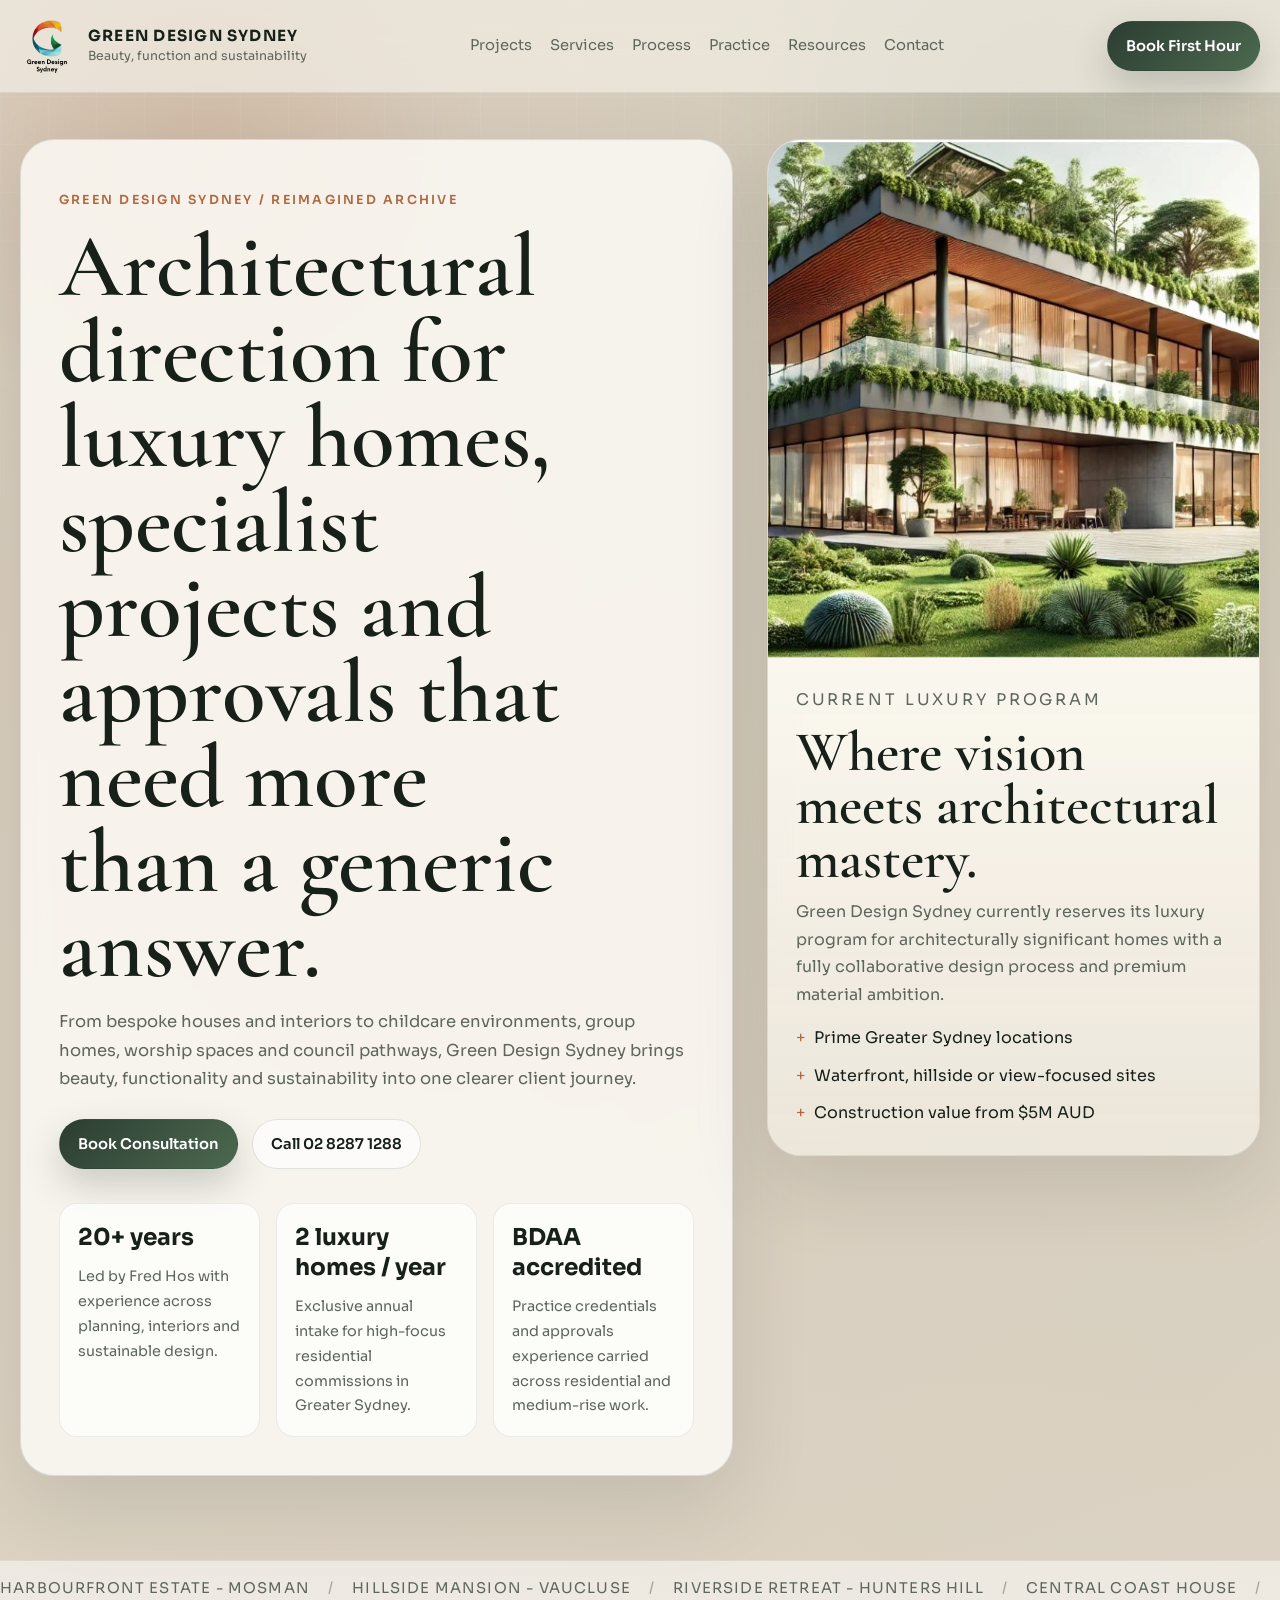
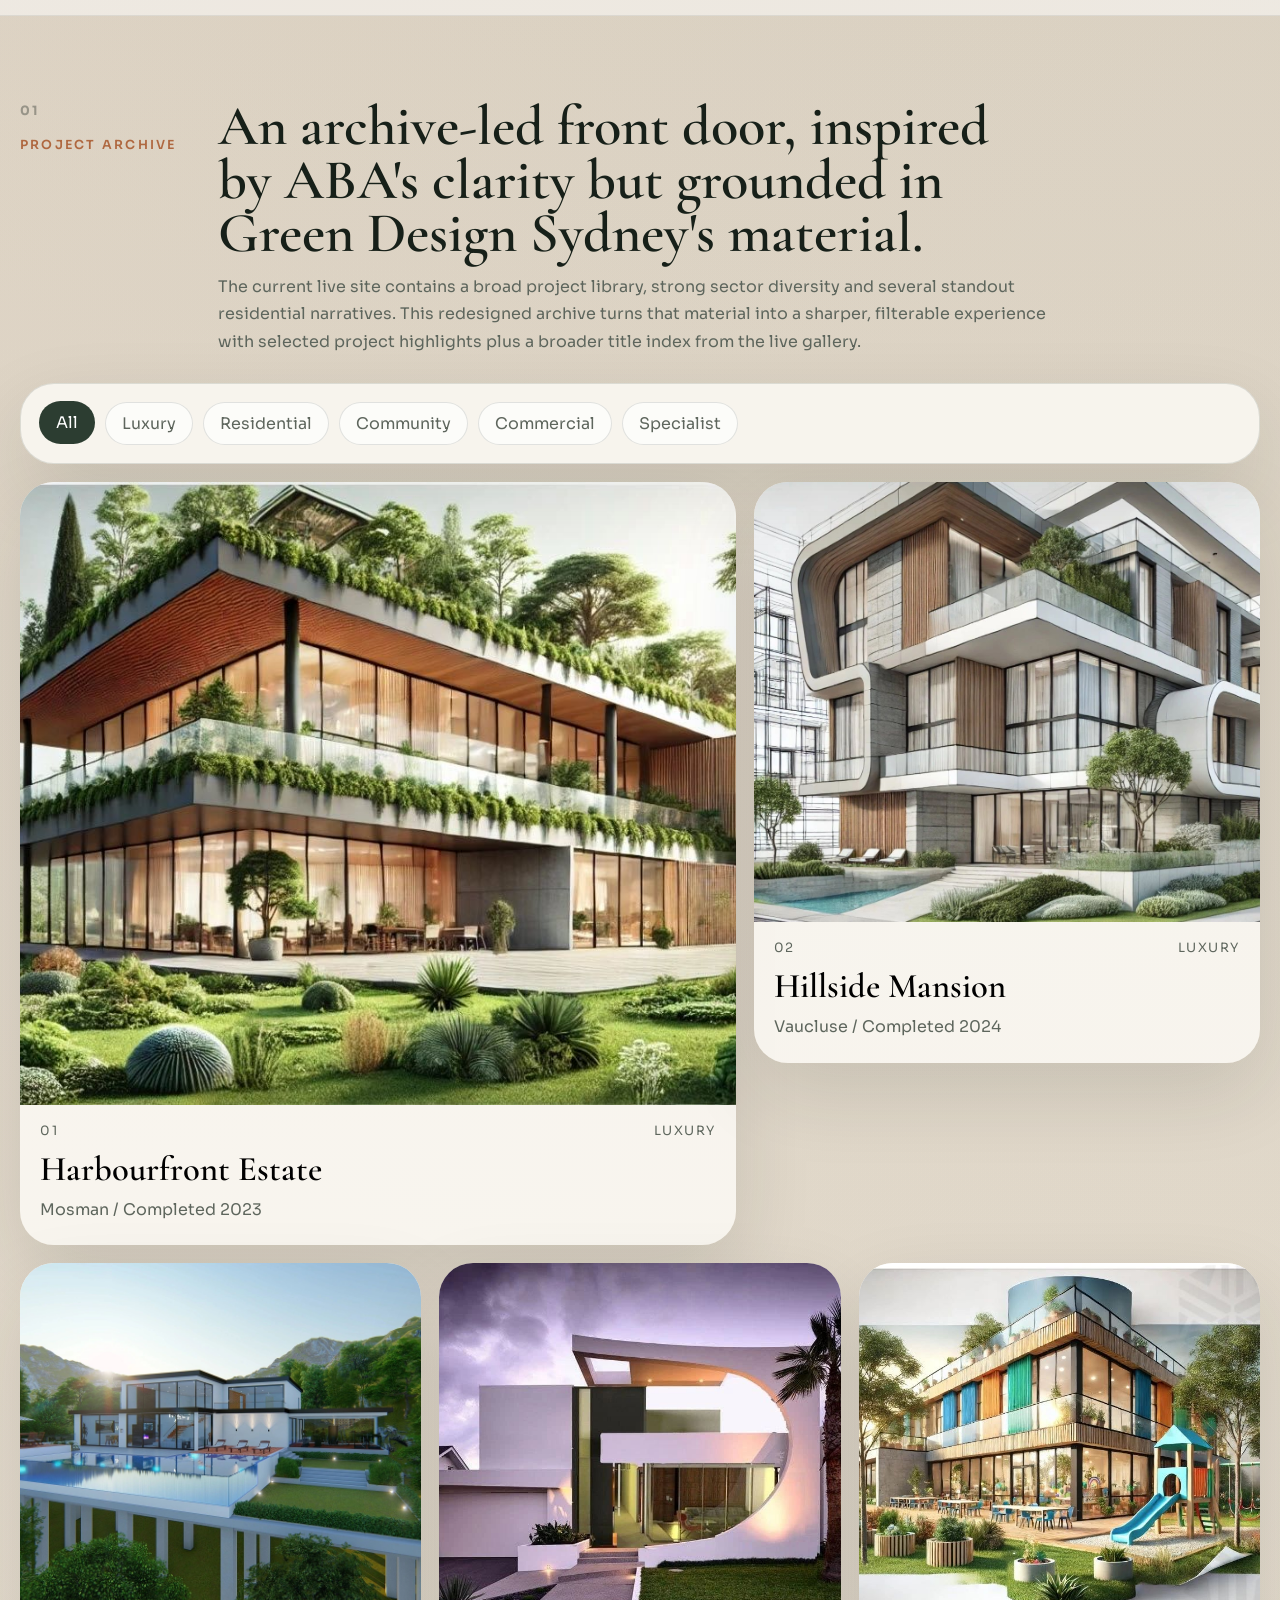
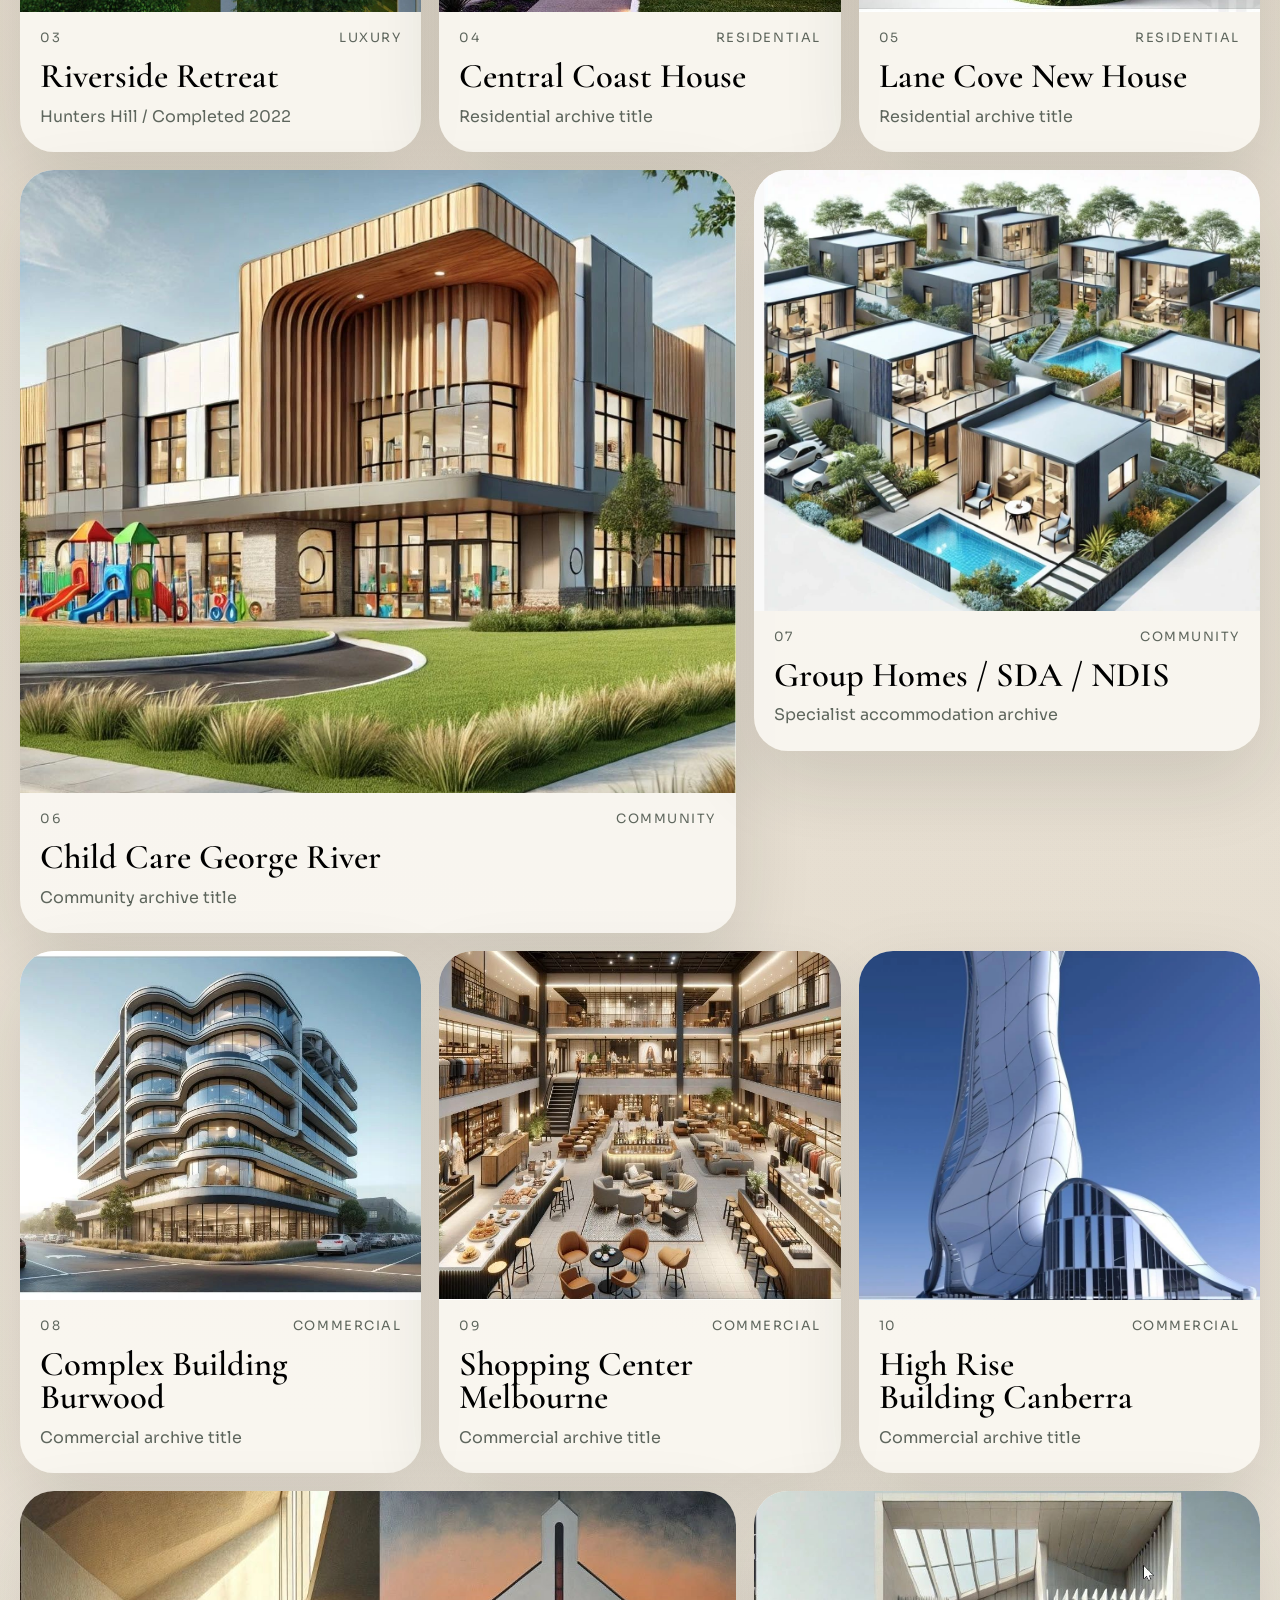
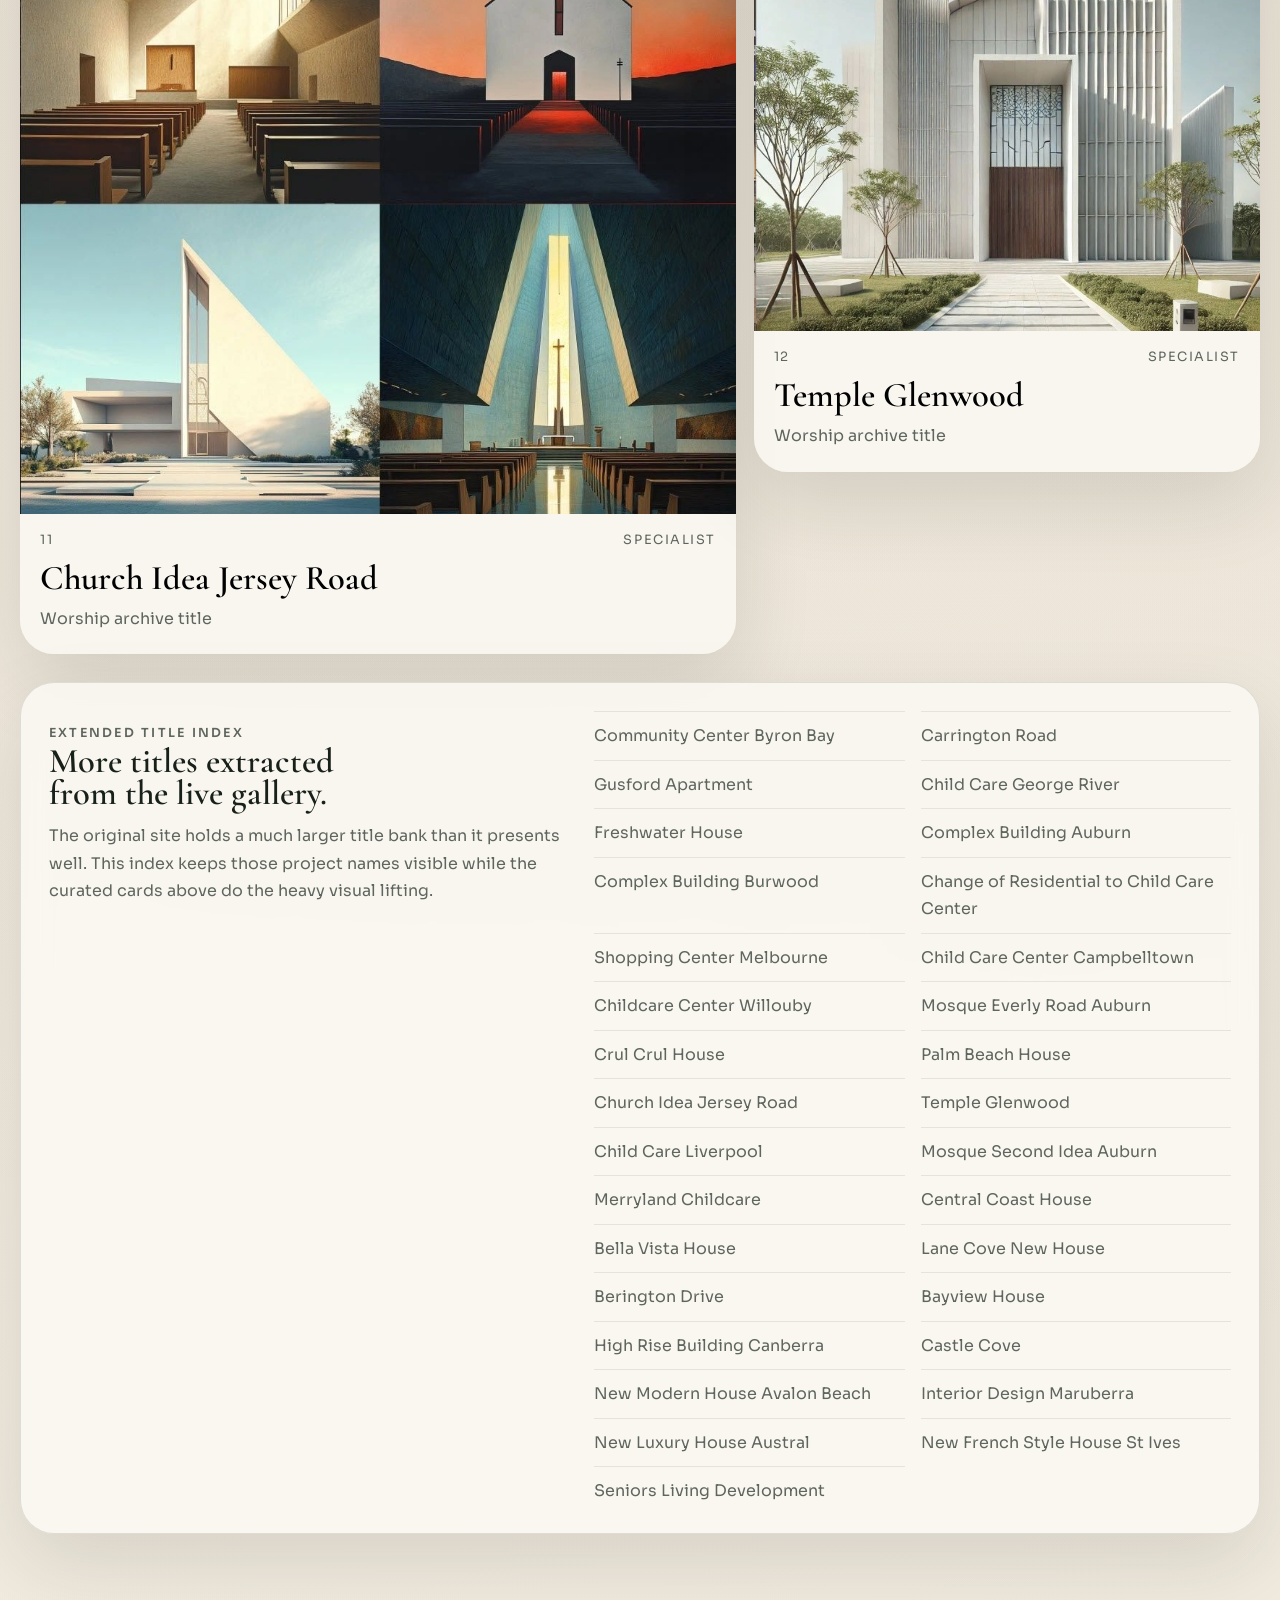
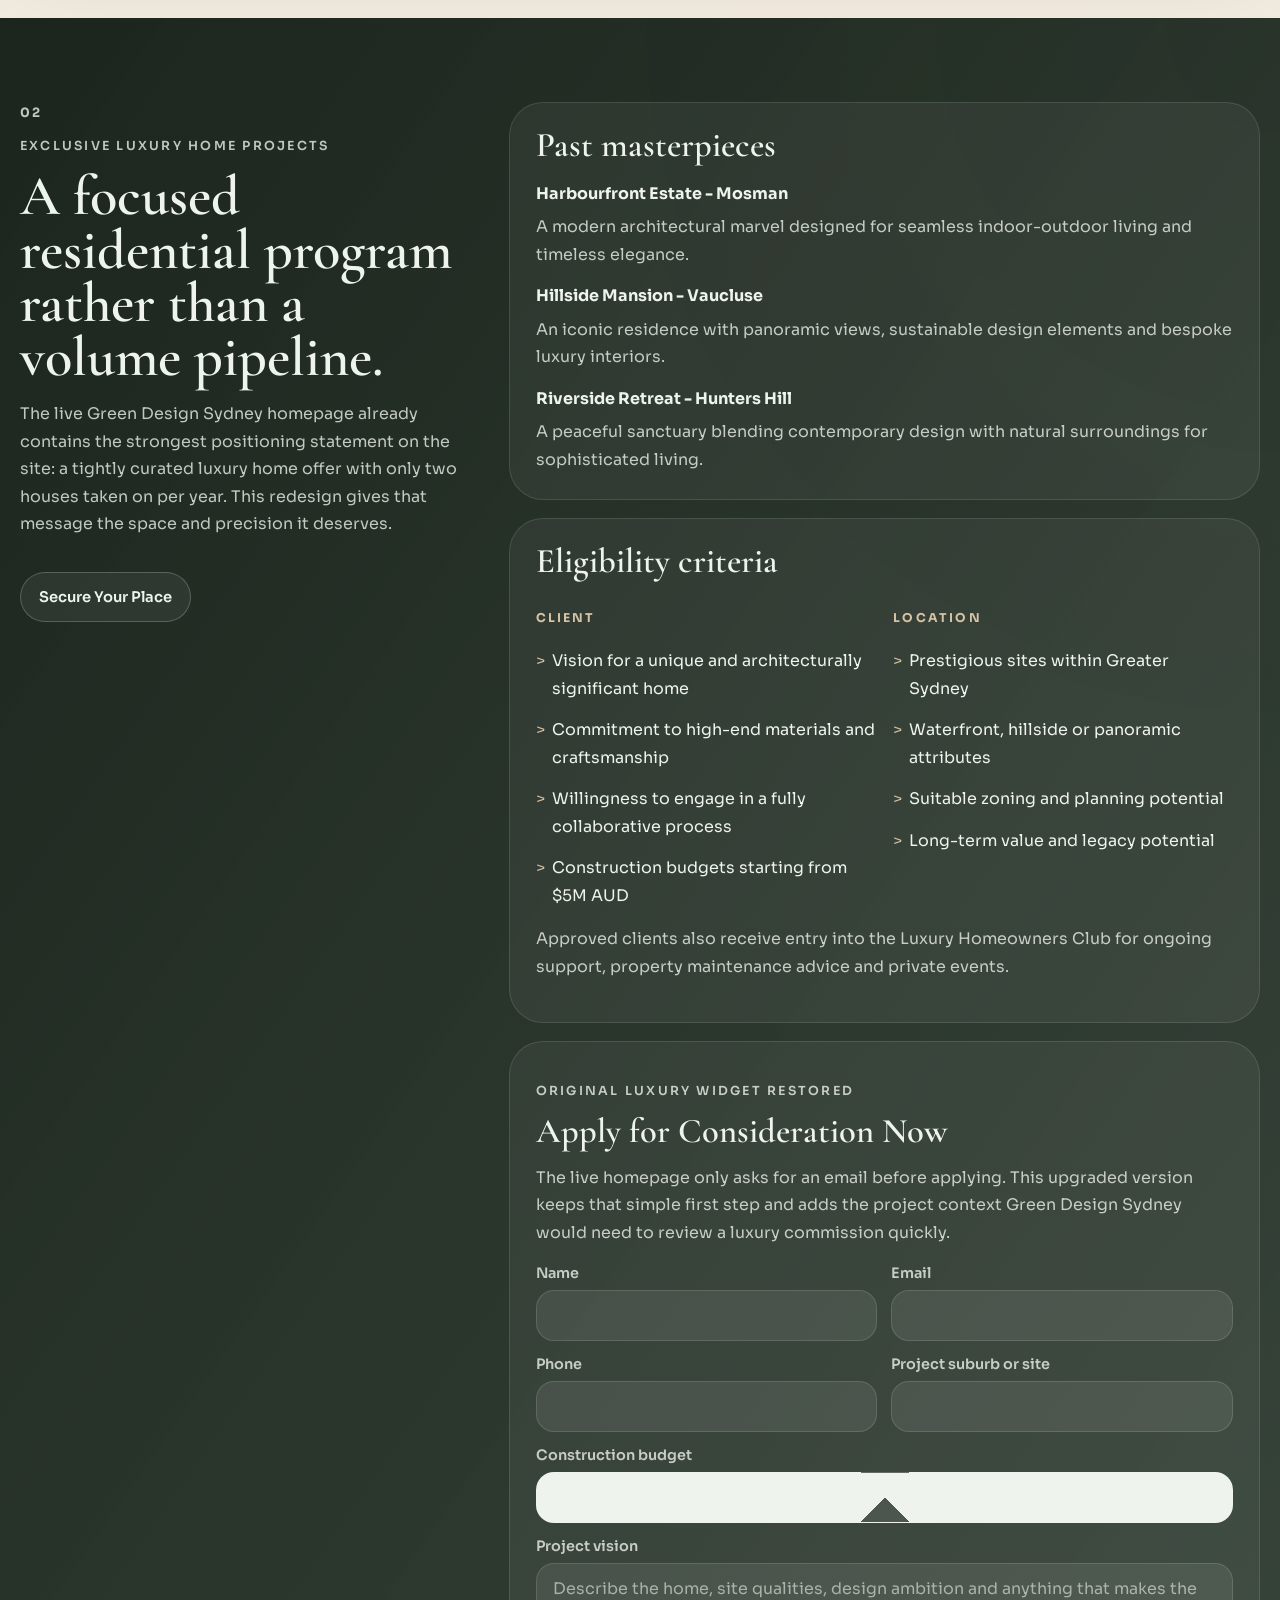
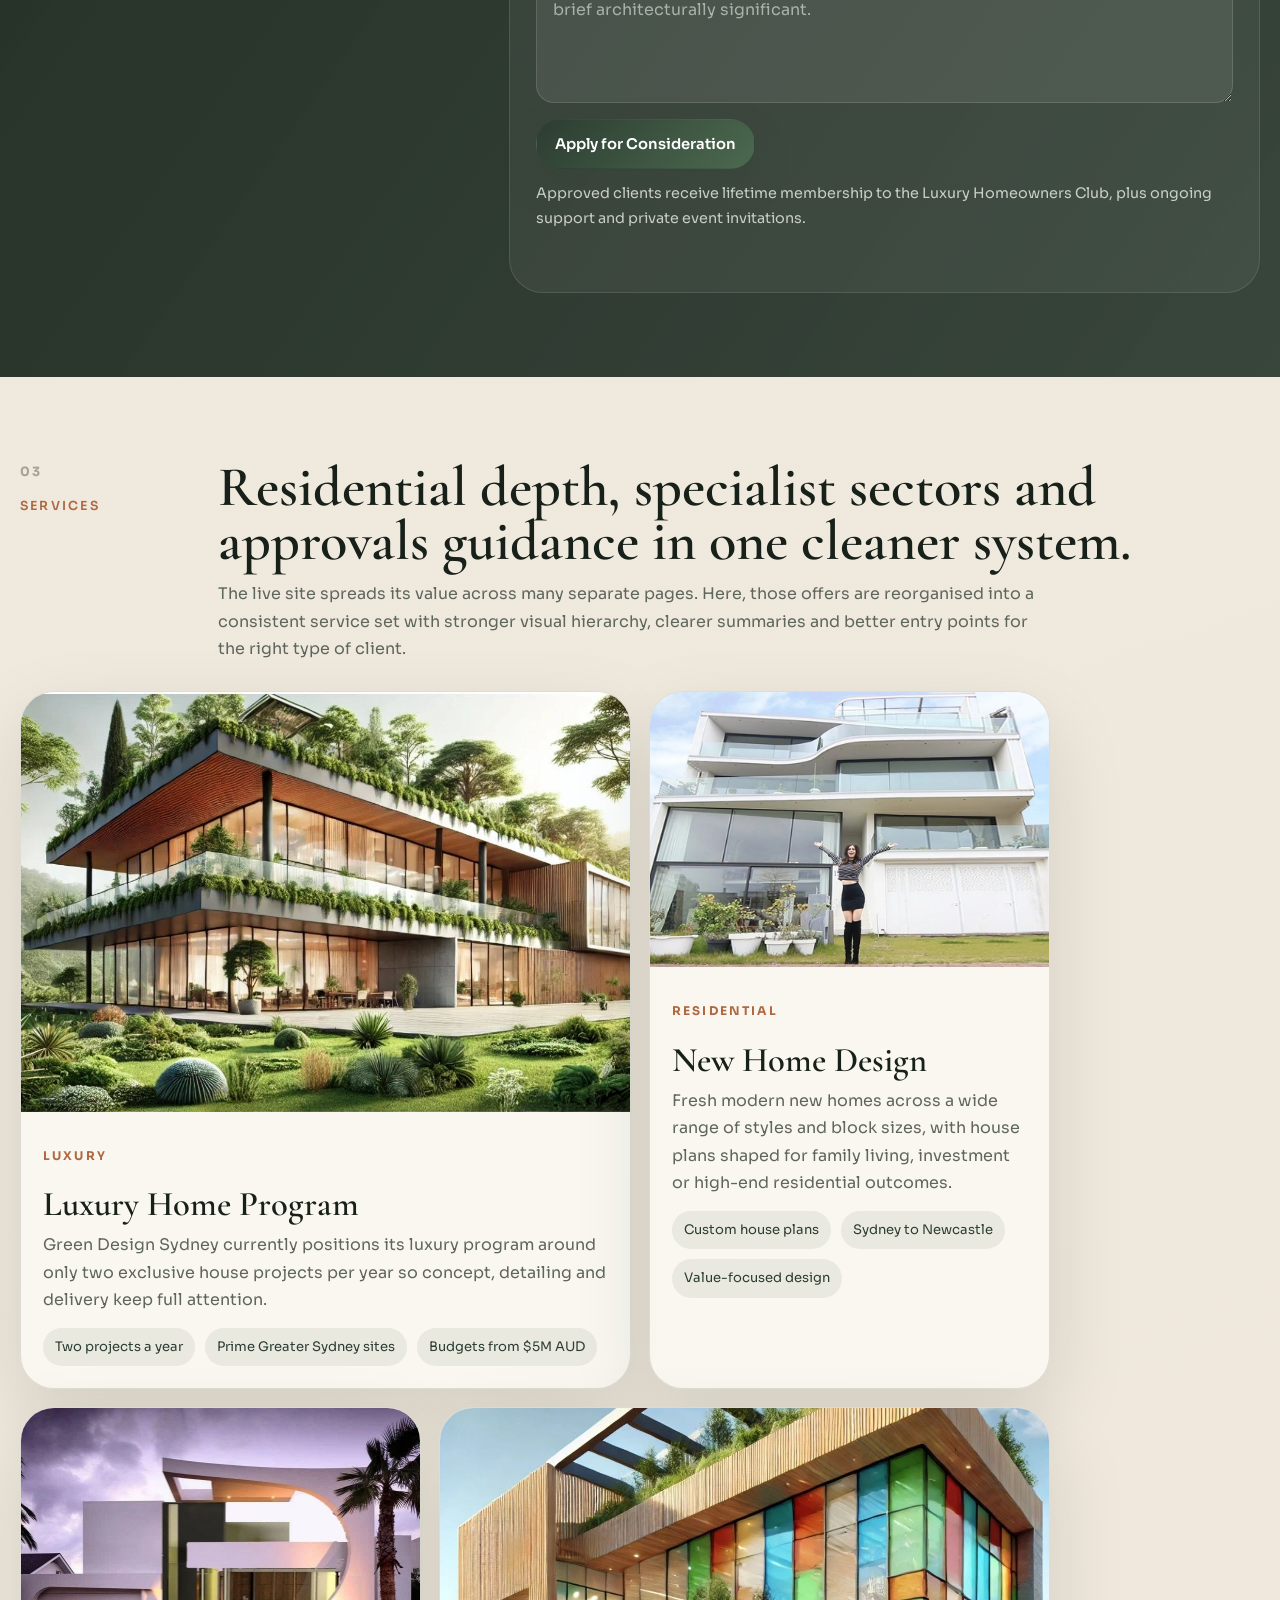
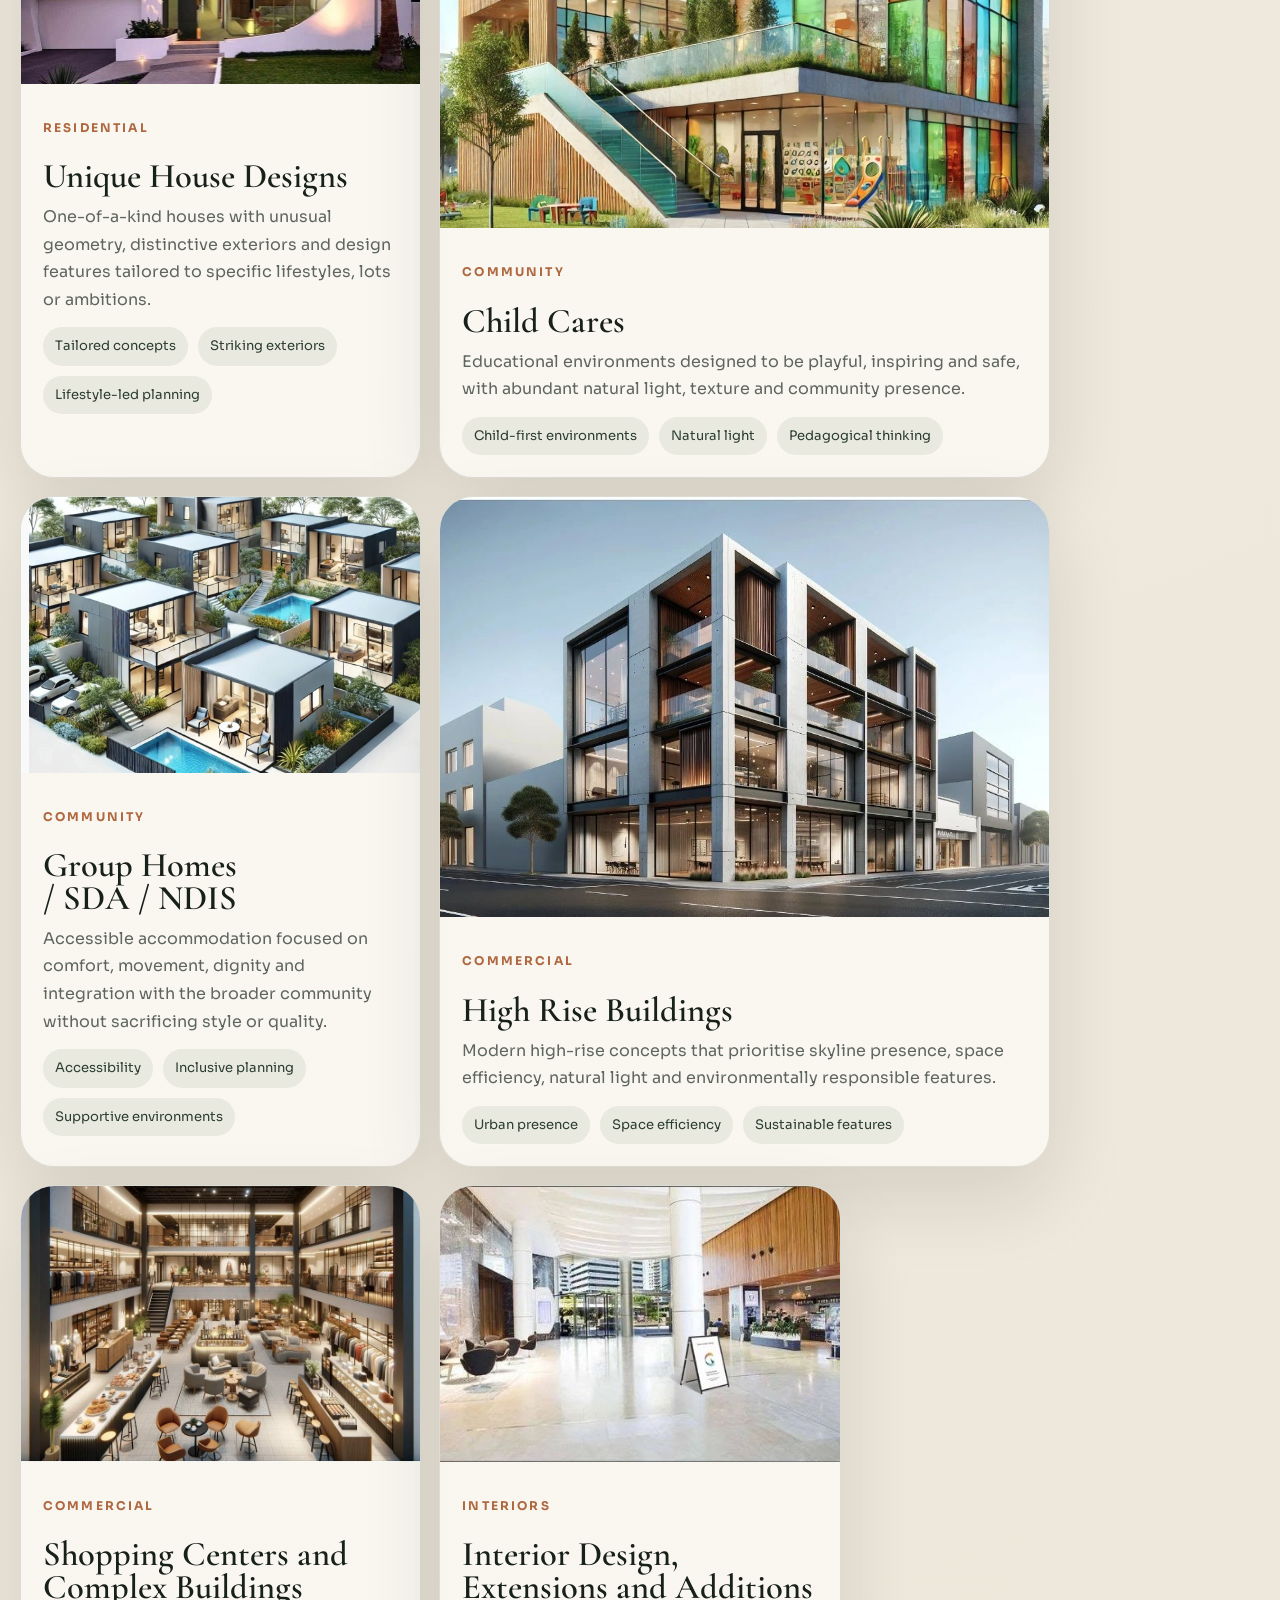
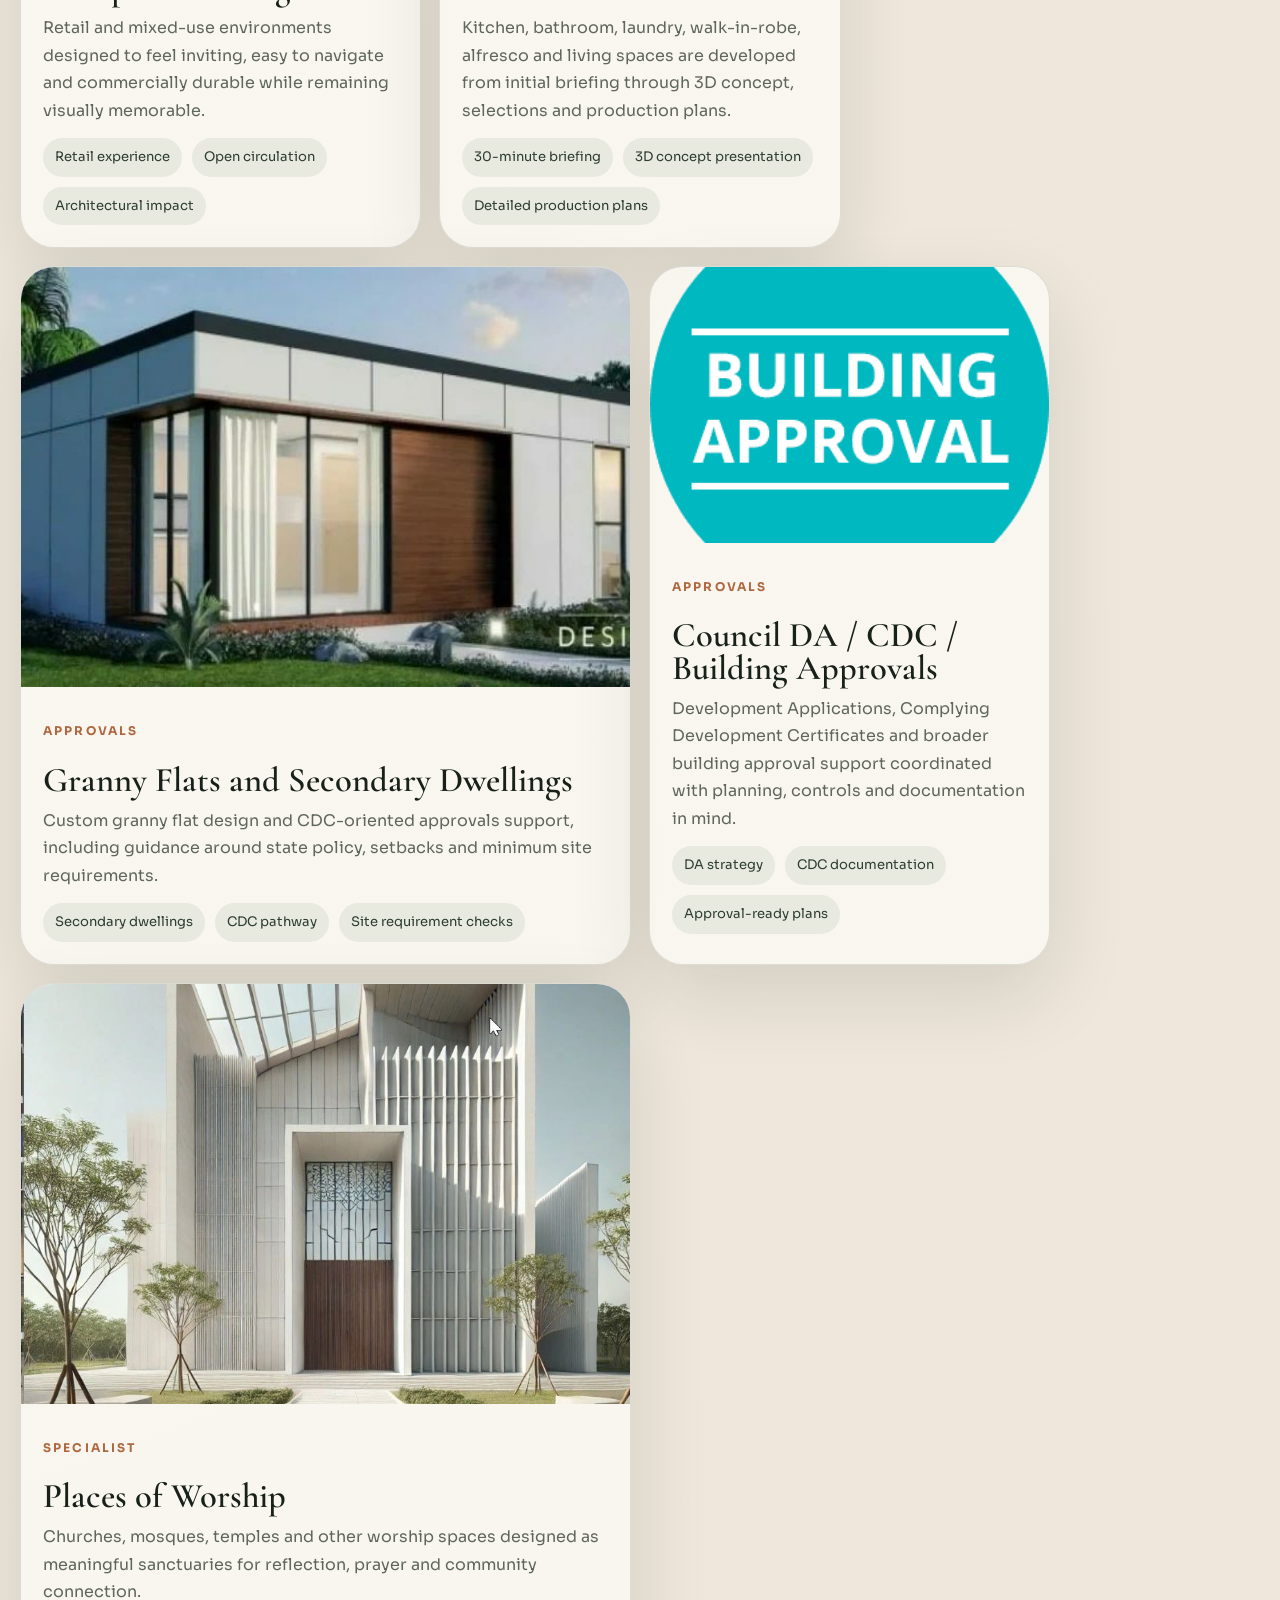
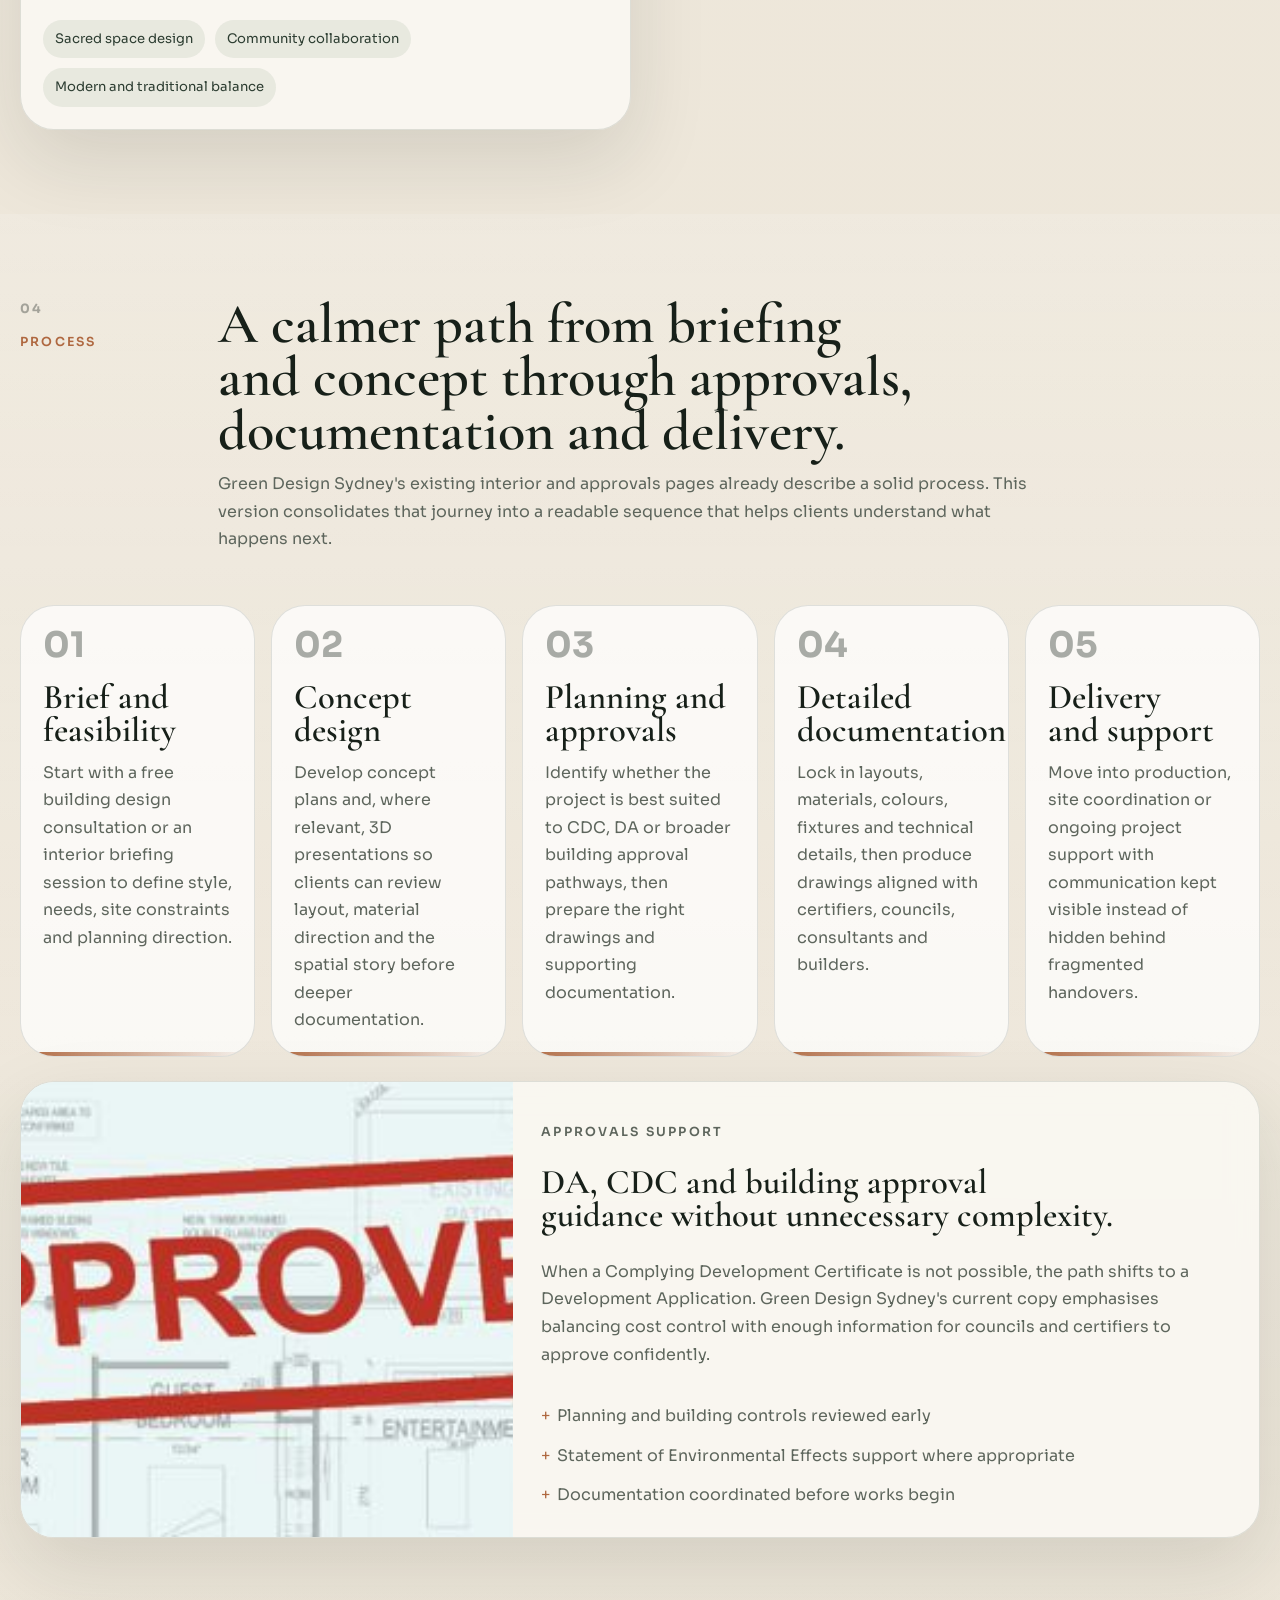
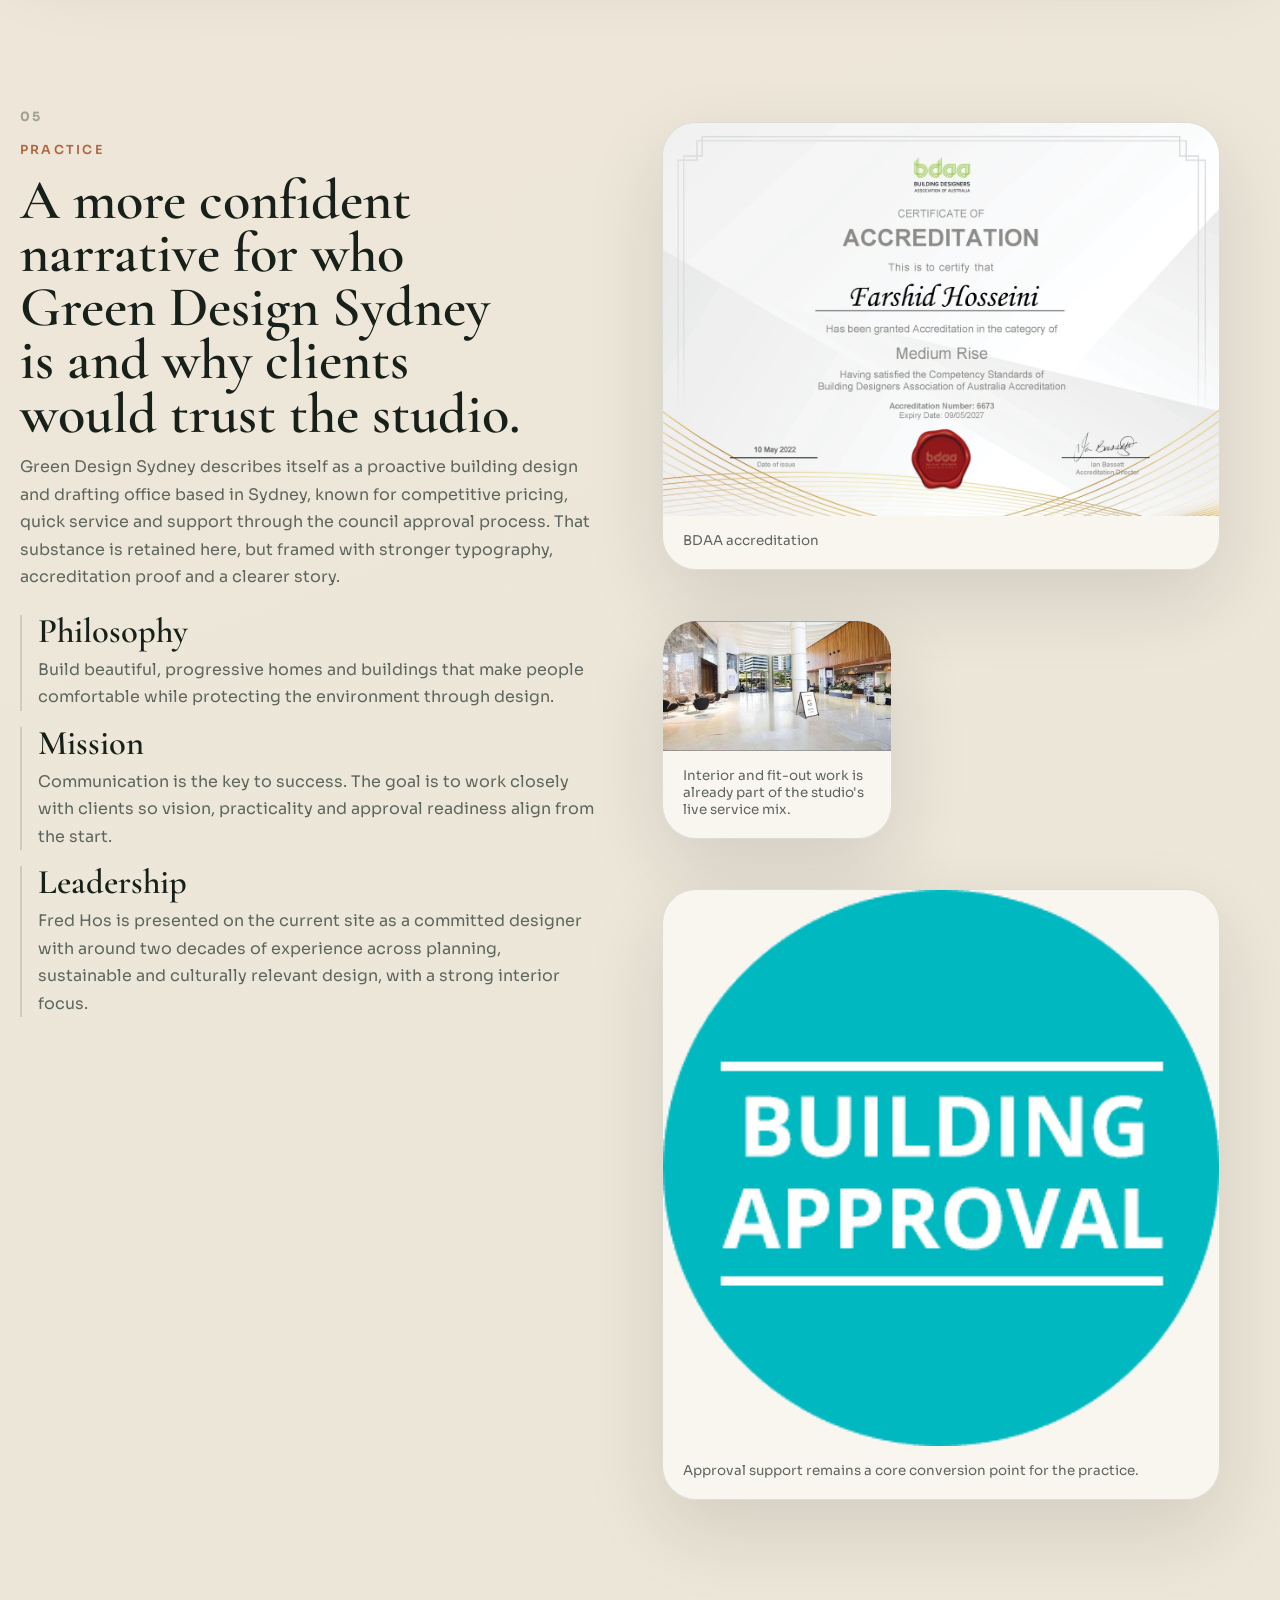
==== index.html @ aeb1e2a3 "Prepare static site for GitHub and Vercel publishing" ====
<!DOCTYPE html>
<html lang="en">
  <head>
    <meta charset="UTF-8" />
    <meta name="viewport" content="width=device-width, initial-scale=1.0" />
    <title>Green Design Sydney | Design, Archive and Consultation</title>
    <meta
      name="description"
      content="Green Design Sydney redesigned as a richer editorial archive with projects, services, approvals guidance and consultation pathways."
    />
    <link rel="preconnect" href="https://fonts.googleapis.com" />
    <link rel="preconnect" href="https://fonts.gstatic.com" crossorigin />
    <link
      href="https://fonts.googleapis.com/css2?family=Cormorant+Garamond:wght@500;600;700&family=Sora:wght@400;500;600;700&display=swap"
      rel="stylesheet"
    />
    <link rel="icon" href="./assets/originals/1e2317d9-5132-444b-93df-b23bd5818da6.png" />
    <link rel="stylesheet" href="./styles.css" />
  </head>
  <body>
    <div class="page-glow page-glow--one" aria-hidden="true"></div>
    <div class="page-glow page-glow--two" aria-hidden="true"></div>
    <div class="page-grid" aria-hidden="true"></div>

    <header class="site-header" data-header>
      <div class="wrap site-header__inner">
        <a class="brand" href="#top" aria-label="Green Design Sydney home">
          <img
            class="brand__mark"
            src="./assets/originals/blob-0001.png"
            alt="Green Design Sydney logo mark"
          />
          <span class="brand__text">
            <strong>Green Design Sydney</strong>
            <span>Beauty, function and sustainability</span>
          </span>
        </a>

        <button
          class="menu-toggle"
          type="button"
          aria-expanded="false"
          aria-controls="site-nav"
          data-menu-toggle
        >
          Menu
        </button>

        <nav class="site-nav" id="site-nav" data-nav>
          <a href="#projects">Projects</a>
          <a href="#services">Services</a>
          <a href="#process">Process</a>
          <a href="#practice">Practice</a>
          <a href="#resources">Resources</a>
          <a href="#contact">Contact</a>
        </nav>

        <a
          class="button button--primary site-header__cta"
          href="#booking"
        >
          Book First Hour
        </a>
      </div>
    </header>

    <main>
      <section class="hero section" id="top">
        <div class="wrap hero__layout">
          <div class="hero__copy reveal">
            <p class="eyebrow">Green Design Sydney / Reimagined archive</p>
            <h1>
              Architectural direction for luxury homes, specialist projects and approvals that need
              more than a generic answer.
            </h1>
            <p class="hero__lede">
              From bespoke houses and interiors to childcare environments, group homes, worship
              spaces and council pathways, Green Design Sydney brings beauty, functionality and
              sustainability into one clearer client journey.
            </p>

            <div class="hero__actions">
              <a class="button button--primary" href="#booking">Book Consultation</a>
              <a class="button button--ghost" href="tel:+61282871288">Call 02 8287 1288</a>
            </div>

            <div class="hero__metrics">
              <article class="metric-card">
                <span>20+ years</span>
                <p>Led by Fred Hos with experience across planning, interiors and sustainable design.</p>
              </article>
              <article class="metric-card">
                <span>2 luxury homes / year</span>
                <p>Exclusive annual intake for high-focus residential commissions in Greater Sydney.</p>
              </article>
              <article class="metric-card">
                <span>BDAA accredited</span>
                <p>Practice credentials and approvals experience carried across residential and medium-rise work.</p>
              </article>
            </div>
          </div>

          <aside class="hero__visual reveal">
            <figure class="hero__figure">
              <img
                src="./assets/originals/2024-09-10_19-34-28.jpg"
                alt="Luxury residential concept from the Green Design Sydney archive"
              />
            </figure>
            <div class="hero__panel">
              <p class="hero__panel-label">Current luxury program</p>
              <h2>Where vision meets architectural mastery.</h2>
              <p>
                Green Design Sydney currently reserves its luxury program for architecturally
                significant homes with a fully collaborative design process and premium material
                ambition.
              </p>
              <ul class="hero__panel-list">
                <li>Prime Greater Sydney locations</li>
                <li>Waterfront, hillside or view-focused sites</li>
                <li>Construction value from $5M AUD</li>
              </ul>
            </div>
          </aside>
        </div>
      </section>

      <section class="ticker" aria-label="Project archive titles">
        <div class="ticker__track" id="ticker-track"></div>
      </section>

      <section class="section" id="projects" data-section="Projects">
        <div class="wrap">
          <div class="section-heading reveal">
            <div>
              <p class="section-index">01</p>
              <p class="eyebrow">Project archive</p>
            </div>
            <div class="section-heading__content">
              <h2>An archive-led front door, inspired by ABA's clarity but grounded in Green Design Sydney's material.</h2>
              <p>
                The current live site contains a broad project library, strong sector diversity and
                several standout residential narratives. This redesigned archive turns that material
                into a sharper, filterable experience with selected project highlights plus a broader
                title index from the live gallery.
              </p>
            </div>
          </div>

          <div class="filter-bar reveal" id="project-filters" aria-label="Project filters"></div>
          <div class="project-grid" id="project-grid"></div>

          <div class="archive-index reveal">
            <div class="archive-index__intro">
              <p class="eyebrow">Extended title index</p>
              <h3>More titles extracted from the live gallery.</h3>
              <p>
                The original site holds a much larger title bank than it presents well. This index
                keeps those project names visible while the curated cards above do the heavy visual
                lifting.
              </p>
            </div>
            <ul class="archive-index__list" id="archive-index-list"></ul>
          </div>
        </div>
      </section>

      <section class="section section--accent" id="luxury-program">
        <div class="wrap luxury-layout">
          <div class="luxury-copy reveal">
            <p class="section-index">02</p>
            <p class="eyebrow">Exclusive luxury home projects</p>
            <h2>A focused residential program rather than a volume pipeline.</h2>
            <p>
              The live Green Design Sydney homepage already contains the strongest positioning
              statement on the site: a tightly curated luxury home offer with only two houses taken
              on per year. This redesign gives that message the space and precision it deserves.
            </p>
            <a class="button button--ghost" href="#consideration">
              Secure Your Place
            </a>
          </div>

          <div class="luxury-panels reveal">
            <article class="luxury-card">
              <h3>Past masterpieces</h3>
              <ul class="luxury-list">
                <li>
                  <strong>Harbourfront Estate - Mosman</strong>
                  <span>A modern architectural marvel designed for seamless indoor-outdoor living and timeless elegance.</span>
                </li>
                <li>
                  <strong>Hillside Mansion - Vaucluse</strong>
                  <span>An iconic residence with panoramic views, sustainable design elements and bespoke luxury interiors.</span>
                </li>
                <li>
                  <strong>Riverside Retreat - Hunters Hill</strong>
                  <span>A peaceful sanctuary blending contemporary design with natural surroundings for sophisticated living.</span>
                </li>
              </ul>
            </article>

            <article class="luxury-card">
              <h3>Eligibility criteria</h3>
              <div class="criteria-grid">
                <div>
                  <p class="criteria-label">Client</p>
                  <ul class="criteria-list">
                    <li>Vision for a unique and architecturally significant home</li>
                    <li>Commitment to high-end materials and craftsmanship</li>
                    <li>Willingness to engage in a fully collaborative process</li>
                    <li>Construction budgets starting from $5M AUD</li>
                  </ul>
                </div>
                <div>
                  <p class="criteria-label">Location</p>
                  <ul class="criteria-list">
                    <li>Prestigious sites within Greater Sydney</li>
                    <li>Waterfront, hillside or panoramic attributes</li>
                    <li>Suitable zoning and planning potential</li>
                    <li>Long-term value and legacy potential</li>
                  </ul>
                </div>
              </div>
              <p class="luxury-note">
                Approved clients also receive entry into the Luxury Homeowners Club for ongoing
                support, property maintenance advice and private events.
              </p>
            </article>

            <article class="luxury-card luxury-card--form" id="consideration">
              <p class="eyebrow">Original luxury widget restored</p>
              <h3>Apply for Consideration Now</h3>
              <p>
                The live homepage only asks for an email before applying. This upgraded version
                keeps that simple first step and adds the project context Green Design Sydney would
                need to review a luxury commission quickly.
              </p>
              <form class="enquiry-form enquiry-form--light" data-enquiry-form="consideration">
                <div class="form-grid form-grid--two">
                  <label class="field">
                    <span>Name</span>
                    <input type="text" name="name" autocomplete="name" required />
                  </label>
                  <label class="field">
                    <span>Email</span>
                    <input type="email" name="email" autocomplete="email" required />
                  </label>
                  <label class="field">
                    <span>Phone</span>
                    <input type="tel" name="phone" autocomplete="tel" />
                  </label>
                  <label class="field">
                    <span>Project suburb or site</span>
                    <input type="text" name="location" autocomplete="address-level2" required />
                  </label>
                  <label class="field field--full">
                    <span>Construction budget</span>
                    <select name="budget" required>
                      <option value="">Select a budget range</option>
                      <option value="$5M-$7M AUD">$5M-$7M AUD</option>
                      <option value="$7M-$10M AUD">$7M-$10M AUD</option>
                      <option value="$10M+ AUD">$10M+ AUD</option>
                    </select>
                  </label>
                  <label class="field field--full">
                    <span>Project vision</span>
                    <textarea
                      name="vision"
                      rows="5"
                      placeholder="Describe the home, site qualities, design ambition and anything that makes the brief architecturally significant."
                      required
                    ></textarea>
                  </label>
                </div>
                <div class="form-actions form-actions--stack">
                  <button class="button button--primary" type="submit">
                    Apply for Consideration
                  </button>
                  <p class="form-note">
                    Approved clients receive lifetime membership to the Luxury Homeowners Club,
                    plus ongoing support and private event invitations.
                  </p>
                </div>
                <p class="form-feedback" aria-live="polite"></p>
              </form>
            </article>
          </div>
        </div>
      </section>

      <section class="section" id="services" data-section="Services">
        <div class="wrap">
          <div class="section-heading reveal">
            <div>
              <p class="section-index">03</p>
              <p class="eyebrow">Services</p>
            </div>
            <div class="section-heading__content">
              <h2>Residential depth, specialist sectors and approvals guidance in one cleaner system.</h2>
              <p>
                The live site spreads its value across many separate pages. Here, those offers are
                reorganised into a consistent service set with stronger visual hierarchy, clearer
                summaries and better entry points for the right type of client.
              </p>
            </div>
          </div>

          <div class="service-grid" id="service-grid"></div>
        </div>
      </section>

      <section class="section section--process" id="process" data-section="Process">
        <div class="wrap process-layout">
          <div class="section-heading reveal">
            <div>
              <p class="section-index">04</p>
              <p class="eyebrow">Process</p>
            </div>
            <div class="section-heading__content">
              <h2>A calmer path from briefing and concept through approvals, documentation and delivery.</h2>
              <p>
                Green Design Sydney's existing interior and approvals pages already describe a solid
                process. This version consolidates that journey into a readable sequence that helps
                clients understand what happens next.
              </p>
            </div>
          </div>

          <div class="process-grid" id="process-grid"></div>

          <aside class="approval-panel reveal">
            <div class="approval-panel__media">
              <img src="./assets/originals/Approval1.png" alt="Approved stamp over plan drawing" />
            </div>
            <div class="approval-panel__copy">
              <p class="eyebrow">Approvals support</p>
              <h3>DA, CDC and building approval guidance without unnecessary complexity.</h3>
              <p>
                When a Complying Development Certificate is not possible, the path shifts to a
                Development Application. Green Design Sydney's current copy emphasises balancing cost
                control with enough information for councils and certifiers to approve confidently.
              </p>
              <ul class="approval-panel__list">
                <li>Planning and building controls reviewed early</li>
                <li>Statement of Environmental Effects support where appropriate</li>
                <li>Documentation coordinated before works begin</li>
              </ul>
            </div>
          </aside>
        </div>
      </section>

      <section class="section" id="practice" data-section="Practice">
        <div class="wrap practice-layout">
          <div class="practice-copy reveal">
            <p class="section-index">05</p>
            <p class="eyebrow">Practice</p>
            <h2>A more confident narrative for who Green Design Sydney is and why clients would trust the studio.</h2>
            <p>
              Green Design Sydney describes itself as a proactive building design and drafting office
              based in Sydney, known for competitive pricing, quick service and support through the
              council approval process. That substance is retained here, but framed with stronger
              typography, accreditation proof and a clearer story.
            </p>

            <div class="practice-notes">
              <article>
                <h3>Philosophy</h3>
                <p>
                  Build beautiful, progressive homes and buildings that make people comfortable while
                  protecting the environment through design.
                </p>
              </article>
              <article>
                <h3>Mission</h3>
                <p>
                  Communication is the key to success. The goal is to work closely with clients so
                  vision, practicality and approval readiness align from the start.
                </p>
              </article>
              <article>
                <h3>Leadership</h3>
                <p>
                  Fred Hos is presented on the current site as a committed designer with around two
                  decades of experience across planning, sustainable and culturally relevant design,
                  with a strong interior focus.
                </p>
              </article>
            </div>
          </div>

          <div class="practice-gallery reveal">
            <figure class="practice-gallery__card practice-gallery__card--certificate">
              <img
                src="./assets/originals/BDAA_Certificate_Accreditation_Farshid_Ho-0001.png"
                alt="BDAA accreditation certificate for Farshid Hosseini"
              />
              <figcaption>BDAA accreditation</figcaption>
            </figure>
            <figure class="practice-gallery__card">
              <img
                src="./assets/originals/photo_2024-06-17_20-00-53.jpg"
                alt="Interior space from the Green Design Sydney source material"
              />
              <figcaption>Interior and fit-out work is already part of the studio's live service mix.</figcaption>
            </figure>
            <figure class="practice-gallery__card practice-gallery__card--approval">
              <img
                src="./assets/originals/circle-building-approval.png"
                alt="Building approval graphic"
              />
              <figcaption>Approval support remains a core conversion point for the practice.</figcaption>
            </figure>
          </div>
        </div>
      </section>

      <section class="section section--resources" id="resources" data-section="Resources">
        <div class="wrap resources-layout">
          <div class="section-heading reveal">
            <div>
              <p class="section-index">06</p>
              <p class="eyebrow">Resources</p>
            </div>
            <div class="section-heading__content">
              <h2>Practical guidance pulled from the live Granny Flats, Building Approvals and CDC / DA pages.</h2>
              <p>
                The current Resources page is effectively empty, so this redesign replaces it with
                the planning information that clients actually need during early decision-making.
              </p>
            </div>
          </div>

          <div class="resource-cta-grid">
            <article class="resource-panel reveal" id="booking">
              <p class="eyebrow">Book first hour</p>
              <h3>One-hour free building design consultation.</h3>
              <p>
                We would love to hear from you and discuss your project. The original contact page
                promises a one-hour free building design consultation, so this rebuilt booking flow
                captures the visitor's details first, then opens the live Green Design Sydney
                booking calendar in a new tab.
              </p>
              <form class="enquiry-form" data-enquiry-form="booking">
                <div class="form-grid form-grid--two">
                  <label class="field">
                    <span>Name</span>
                    <input type="text" name="name" autocomplete="name" required />
                  </label>
                  <label class="field">
                    <span>Email</span>
                    <input type="email" name="email" autocomplete="email" required />
                  </label>
                  <label class="field">
                    <span>Phone</span>
                    <input type="tel" name="phone" autocomplete="tel" />
                  </label>
                  <label class="field">
                    <span>Consultation focus</span>
                    <select name="consultation" required>
                      <option value="">Choose a focus</option>
                      <option value="Building design">Building design</option>
                      <option value="Council approvals">Council approvals</option>
                      <option value="Interior design">Interior design</option>
                      <option value="Luxury home program">Luxury home program</option>
                    </select>
                  </label>
                  <label class="field">
                    <span>Preferred week</span>
                    <input type="text" name="preferredWeek" placeholder="e.g. Week of 12 May" />
                  </label>
                  <label class="field">
                    <span>Project location</span>
                    <input type="text" name="location" placeholder="Suburb or council area" />
                  </label>
                  <label class="field field--full">
                    <span>Project brief</span>
                    <textarea
                      name="brief"
                      rows="5"
                      placeholder="Tell Green Design Sydney what you want to discuss in the first hour."
                      required
                    ></textarea>
                  </label>
                </div>
                <div class="form-actions">
                  <button class="button button--primary" type="submit">
                    Prepare Booking Request
                  </button>
                  <a class="button button--ghost" data-booking-url href="#">
                    Open Live Calendar
                  </a>
                </div>
              <p class="form-note">
                After you submit, the enquiry email draft opens and the original booking calendar
                launches in a separate tab when a confirmed enquiry inbox is available. Until then,
                the booking summary is copied and the live calendar still opens.
              </p>
                <p class="form-feedback" aria-live="polite"></p>
              </form>
            </article>

            <aside class="resource-panel resource-panel--subscribe reveal">
              <p class="eyebrow">Original subscribe form</p>
              <h3>Subscribe</h3>
              <p>
                The current contact page also includes a simple email-only signup. That field is
                restored here, alongside the interior-design note about complimentary 30-minute
                on-site briefings per room and the live contact handoff used when no public inbox is
                published on the original site.
              </p>
              <form class="enquiry-form enquiry-form--compact" data-enquiry-form="subscribe">
                <label class="field">
                  <span>Email Address</span>
                  <input
                    type="email"
                    name="email"
                    autocomplete="email"
                    placeholder="Email Address"
                    required
                  />
                </label>
                <div class="form-actions">
                  <button class="button button--primary" type="submit">Sign up</button>
                </div>
                <p class="form-feedback" aria-live="polite"></p>
              </form>
              <div class="resource-note-list">
                <p>Also pulled from the original site:</p>
                <ul>
                  <li>Complimentary 30-minute on-site interior briefings are offered per room.</li>
                  <li>Projects can move from CDC to DA where complying development is not possible.</li>
                  <li>Approval-ready plans and supporting documents are a major part of the service mix.</li>
                </ul>
              </div>
            </aside>
          </div>

          <div class="faq-list" id="faq-list"></div>
        </div>
      </section>

      <section class="section section--contact" id="contact" data-section="Contact">
        <div class="wrap contact-layout">
          <div class="contact-copy reveal">
            <p class="section-index">07</p>
            <p class="eyebrow">Contact</p>
            <h2>A cleaner finish with direct actions instead of a dead-end footer.</h2>
            <p>
              The live contact page includes a free-estimate form, consultation booking, Seaforth
              address, phone numbers and weekday hours. This rebuilt contact section restores those
              essentials and keeps the original field set visible in one place.
            </p>

            <div class="contact-actions">
              <a class="button button--primary" href="#booking">Book First Hour</a>
              <a class="button button--ghost" href="tel:+61282871288">Call Studio</a>
            </div>
          </div>

          <div class="contact-stack">
            <form class="contact-form enquiry-form reveal" data-enquiry-form="contact">
              <div class="contact-form__heading">
                <p class="eyebrow">Original contact form restored</p>
                <h3>Start a Free Estimate</h3>
                <p>
                  These fields are pulled directly from the live contact page: Name, Email*, Phone
                  and project details.
                </p>
              </div>
              <div class="form-grid form-grid--two">
                <label class="field">
                  <span>Name</span>
                  <input type="text" name="name" autocomplete="name" required />
                </label>
                <label class="field">
                  <span>Email*</span>
                  <input type="email" name="email" autocomplete="email" required />
                </label>
                <label class="field field--full">
                  <span>Phone</span>
                  <input type="tel" name="phone" autocomplete="tel" />
                </label>
                <label class="field field--full">
                  <span>What are the dates and details of your project?</span>
                  <textarea
                    name="details"
                    rows="6"
                    placeholder="What are the dates and details of your project?"
                    required
                  ></textarea>
                </label>
              </div>
              <div class="form-actions">
                <button class="button button--primary" type="submit">Send Estimate Request</button>
                <a class="button button--ghost" href="#booking">Book First Hour</a>
              </div>
              <p class="form-note">
                The original site uses a hosted form with reCAPTCHA and does not publicly list a
                direct email address. This redesigned static build prepares a structured enquiry
                summary and hands visitors into the live original contact or booking flow instead.
              </p>
              <p class="form-feedback" aria-live="polite"></p>
            </form>

            <div class="contact-cards reveal">
              <article class="contact-card">
                <h3>Visit</h3>
                <p>18 Richmond Road, Seaforth NSW, Australia</p>
                <a
                  href="https://www.google.com/maps/search/?api=1&amp;query=18+Richmond+Road+Seaforth+NSW+Australia"
                  target="_blank"
                  rel="noreferrer"
                >
                  Get directions
                </a>
              </article>
              <article class="contact-card">
                <h3>Call</h3>
                <p>02 8287 1288</p>
                <p>0426 967 745</p>
                <a href="tel:+61426967745">Call mobile</a>
              </article>
              <article class="contact-card">
                <h3>Hours</h3>
                <p>Monday - Friday: 8am - 5pm</p>
                <p>Saturday - Sunday: Closed</p>
                <span>One-hour free building design consultation available.</span>
              </article>
              <article class="contact-card">
                <h3>Follow</h3>
                <p>See ongoing updates through the current social channels.</p>
                <a href="https://www.instagram.com/greendesignsydney" target="_blank" rel="noreferrer">
                  Instagram
                </a>
                <a href="https://www.facebook.com/100354171320674" target="_blank" rel="noreferrer">
                  Facebook
                </a>
              </article>
            </div>
          </div>
        </div>
      </section>
    </main>

    <footer class="site-footer">
      <div class="wrap site-footer__inner">
        <p>Green Design Sydney - extracted live-site content, archive imagery, contact details and original enquiry flows rebuilt into a stronger static experience.</p>
        <a href="#top">Back to top</a>
      </div>
    </footer>

    <dialog class="project-dialog" id="project-dialog">
      <form method="dialog" class="project-dialog__shell">
        <button class="project-dialog__close" type="submit" aria-label="Close project details">
          Close
        </button>
        <div class="project-dialog__media">
          <img id="dialog-image" src="" alt="" />
        </div>
        <div class="project-dialog__content">
          <p class="eyebrow" id="dialog-category"></p>
          <h3 id="dialog-title"></h3>
          <p class="project-dialog__meta" id="dialog-subtitle"></p>
          <p id="dialog-summary"></p>
          <ul class="project-dialog__tags" id="dialog-tags"></ul>
          <div class="project-dialog__actions">
            <a class="button button--primary" href="#contact">Discuss This Direction</a>
          </div>
        </div>
      </form>
    </dialog>

    <script src="./content.js"></script>
    <script src="./script.js"></script>
  </body>
</html>
---- styles.css ----
:root {
  --bg: #f1ede3;
  --bg-soft: #e5e0d3;
  --surface: rgba(251, 249, 243, 0.88);
  --surface-strong: #faf7ef;
  --surface-dark: #20251f;
  --text: #172019;
  --muted: #5e665d;
  --line: rgba(23, 32, 25, 0.12);
  --line-strong: rgba(23, 32, 25, 0.22);
  --olive: #4c6950;
  --forest: #2c3d31;
  --clay: #af6840;
  --sand: #d5c3a3;
  --shadow: 0 30px 80px rgba(25, 31, 26, 0.12);
  --radius-xl: 34px;
  --radius-lg: 26px;
  --radius-md: 18px;
  --radius-sm: 12px;
  --wrap: min(1240px, calc(100% - 36px));
  --header-height: 92px;
}

*,
*::before,
*::after {
  box-sizing: border-box;
}

html {
  scroll-behavior: smooth;
  scroll-padding-top: 108px;
}

body {
  margin: 0;
  min-height: 100vh;
  color: var(--text);
  font-family: "Sora", sans-serif;
  background:
    radial-gradient(circle at top left, rgba(175, 104, 64, 0.16), transparent 34%),
    radial-gradient(circle at top right, rgba(76, 105, 80, 0.16), transparent 32%),
    linear-gradient(160deg, #f6f1e7 0%, #efe8dc 48%, #ebe5d7 100%);
}

body.nav-open {
  overflow: hidden;
}

img {
  display: block;
  max-width: 100%;
}

a {
  color: inherit;
  text-decoration: none;
}

button,
input,
select,
textarea {
  font: inherit;
}

.page-glow,
.page-grid {
  pointer-events: none;
  position: fixed;
  inset: 0;
}

.page-glow {
  z-index: -2;
}

.page-glow--one {
  background: radial-gradient(circle at 16% 18%, rgba(175, 104, 64, 0.18), transparent 22%);
}

.page-glow--two {
  background: radial-gradient(circle at 82% 14%, rgba(76, 105, 80, 0.18), transparent 26%);
}

.page-grid {
  z-index: -1;
  opacity: 0.3;
  background-image:
    linear-gradient(rgba(255, 255, 255, 0.55) 1px, transparent 1px),
    linear-gradient(90deg, rgba(255, 255, 255, 0.55) 1px, transparent 1px);
  background-size: 48px 48px;
  mask-image: linear-gradient(180deg, rgba(0, 0, 0, 0.48), transparent 78%);
}

.wrap {
  width: var(--wrap);
  margin: 0 auto;
}

.section {
  padding: 84px 0;
}

.site-header {
  position: sticky;
  top: 0;
  z-index: 30;
  backdrop-filter: blur(18px);
  background: rgba(241, 237, 227, 0.72);
  border-bottom: 1px solid rgba(23, 32, 25, 0.08);
}

.site-header__inner {
  display: grid;
  gap: 20px;
  align-items: center;
  min-height: var(--header-height);
  grid-template-columns: auto 1fr auto;
}

.brand {
  display: inline-flex;
  gap: 14px;
  align-items: center;
  min-width: 0;
}

.brand__mark {
  width: 54px;
  height: 54px;
  object-fit: contain;
}

.brand__text {
  display: grid;
  gap: 4px;
  min-width: 0;
}

.brand__text strong {
  font-size: 0.96rem;
  line-height: 1;
  letter-spacing: 0.08em;
  text-transform: uppercase;
}

.brand__text span {
  color: var(--muted);
  font-size: 0.78rem;
}

.site-nav {
  display: inline-flex;
  flex-wrap: wrap;
  gap: 12px 18px;
  justify-content: center;
}

.site-nav a {
  position: relative;
  color: var(--muted);
  font-size: 0.92rem;
  padding-bottom: 3px;
  transition: color 180ms ease;
}

.site-nav a::after {
  position: absolute;
  right: 0;
  bottom: 0;
  left: 0;
  height: 1px;
  background: currentColor;
  transform: scaleX(0);
  transform-origin: left;
  transition: transform 180ms ease;
  content: "";
}

.site-nav a:hover,
.site-nav a.is-current {
  color: var(--text);
}

.site-nav a:hover::after,
.site-nav a.is-current::after {
  transform: scaleX(1);
}

.menu-toggle {
  display: none;
  border: 1px solid var(--line);
  border-radius: 999px;
  background: rgba(255, 255, 255, 0.72);
  color: var(--text);
  padding: 10px 16px;
}

.button {
  display: inline-flex;
  align-items: center;
  justify-content: center;
  min-height: 50px;
  border-radius: 999px;
  border: 1px solid transparent;
  padding: 12px 18px;
  font-size: 0.92rem;
  font-weight: 600;
  transition:
    transform 180ms ease,
    box-shadow 180ms ease,
    background 180ms ease,
    border-color 180ms ease;
}

.button:hover {
  transform: translateY(-1px);
}

.button--primary {
  color: #fff;
  background: linear-gradient(135deg, var(--forest), var(--olive));
  box-shadow: 0 16px 36px rgba(44, 61, 49, 0.22);
}

.button--ghost {
  border-color: var(--line);
  background: rgba(255, 255, 255, 0.68);
}

.eyebrow,
.section-index,
.service-card__category,
.hero__panel-label,
.criteria-label {
  letter-spacing: 0.18em;
  text-transform: uppercase;
}

.eyebrow {
  color: var(--clay);
  font-size: 0.78rem;
  font-weight: 600;
}

.section-index {
  margin: 0 0 10px;
  color: rgba(23, 32, 25, 0.35);
  font-size: 0.8rem;
  font-weight: 700;
}

h1,
h2,
h3 {
  margin: 0;
  font-family: "Cormorant Garamond", serif;
  font-weight: 600;
  line-height: 0.95;
  text-wrap: balance;
}

h1 {
  font-size: clamp(3.3rem, 7vw, 6.8rem);
  max-width: 12ch;
}

h2 {
  font-size: clamp(2.2rem, 4.4vw, 4.1rem);
}

h3 {
  font-size: clamp(1.5rem, 2.7vw, 2.2rem);
}

p,
li,
summary {
  line-height: 1.72;
}

.hero {
  padding-top: 46px;
}

.hero__layout {
  display: grid;
  gap: 34px;
  align-items: start;
  grid-template-columns: minmax(0, 1.3fr) minmax(340px, 0.9fr);
}

.hero__copy,
.hero__visual,
.filter-bar,
.archive-index,
.approval-panel,
.resource-highlight,
.contact-cards,
.practice-gallery__card {
  border: 1px solid var(--line);
  border-radius: var(--radius-xl);
  background: var(--surface);
  box-shadow: var(--shadow);
  backdrop-filter: blur(14px);
}

.hero__copy {
  padding: 38px;
}

.hero__lede {
  max-width: 64ch;
  margin-top: 18px;
  color: var(--muted);
  font-size: 1.03rem;
}

.hero__actions {
  display: flex;
  flex-wrap: wrap;
  gap: 14px;
  margin-top: 26px;
}

.hero__metrics {
  display: grid;
  gap: 16px;
  margin-top: 34px;
  grid-template-columns: repeat(3, minmax(0, 1fr));
}

.metric-card {
  min-height: 100%;
  border-radius: var(--radius-md);
  background: rgba(255, 255, 255, 0.72);
  border: 1px solid rgba(23, 32, 25, 0.08);
  padding: 18px;
}

.metric-card span {
  display: block;
  margin-bottom: 12px;
  font-size: 1.45rem;
  font-weight: 700;
}

.metric-card p {
  margin: 0;
  color: var(--muted);
  font-size: 0.9rem;
}

.hero__visual {
  overflow: hidden;
}

.hero__figure {
  aspect-ratio: 0.95;
  margin: 0;
}

.hero__figure img {
  width: 100%;
  height: 100%;
  object-fit: cover;
}

.hero__panel {
  display: grid;
  gap: 12px;
  padding: 28px;
  background: linear-gradient(180deg, rgba(250, 247, 239, 0.9), rgba(233, 226, 212, 0.78));
  border-top: 1px solid rgba(23, 32, 25, 0.08);
}

.hero__panel p {
  margin: 0;
  color: var(--muted);
}

.hero__panel-list {
  display: grid;
  gap: 10px;
  padding: 0;
  margin: 4px 0 0;
  list-style: none;
}

.hero__panel-list li {
  padding-left: 18px;
  position: relative;
}

.hero__panel-list li::before {
  position: absolute;
  left: 0;
  color: var(--clay);
  content: "+";
}

.ticker {
  overflow: hidden;
  border-block: 1px solid rgba(23, 32, 25, 0.08);
  background: rgba(255, 255, 255, 0.5);
}

.ticker__track {
  display: flex;
  gap: 18px;
  width: max-content;
  padding: 18px 0;
  animation: ticker-scroll 42s linear infinite;
}

.ticker__item {
  flex: 0 0 auto;
  color: var(--muted);
  font-size: 0.92rem;
  letter-spacing: 0.08em;
  text-transform: uppercase;
}

.ticker__item::after {
  display: inline-block;
  margin-left: 18px;
  color: rgba(23, 32, 25, 0.35);
  content: "/";
}

.section-heading {
  display: grid;
  gap: 18px;
  align-items: start;
  margin-bottom: 28px;
  grid-template-columns: minmax(120px, 180px) minmax(0, 1fr);
}

.section-heading__content p,
.archive-index__intro p,
.practice-copy > p:last-of-type,
.contact-copy p:last-of-type {
  margin: 12px 0 0;
  max-width: 70ch;
  color: var(--muted);
}

.filter-bar {
  display: flex;
  flex-wrap: wrap;
  gap: 10px;
  padding: 18px;
}

.filter-chip {
  border: 1px solid var(--line);
  border-radius: 999px;
  background: rgba(255, 255, 255, 0.72);
  color: var(--muted);
  padding: 10px 16px;
  transition:
    border-color 180ms ease,
    background 180ms ease,
    color 180ms ease,
    transform 180ms ease;
}

.filter-chip:hover,
.filter-chip.is-active {
  border-color: transparent;
  background: var(--forest);
  color: #fff;
  transform: translateY(-1px);
}

.project-grid {
  display: grid;
  gap: 18px;
  margin-top: 18px;
  grid-template-columns: repeat(12, minmax(0, 1fr));
}

.project-card {
  grid-column: span 4;
}

.project-card:nth-child(5n + 1) {
  grid-column: span 7;
}

.project-card:nth-child(5n + 2) {
  grid-column: span 5;
}

.project-card__button {
  width: 100%;
  padding: 0;
  border: 0;
  border-radius: var(--radius-xl);
  overflow: hidden;
  background: var(--surface);
  box-shadow: var(--shadow);
  text-align: left;
}

.project-card__media {
  aspect-ratio: 1.15;
  margin: 0;
  overflow: hidden;
}

.project-card__media img {
  width: 100%;
  height: 100%;
  object-fit: cover;
  transition: transform 400ms ease;
}

.project-card__button:hover .project-card__media img {
  transform: scale(1.04);
}

.project-card__body {
  padding: 18px 20px 22px;
}

.project-card__meta {
  display: flex;
  justify-content: space-between;
  gap: 12px;
  color: var(--muted);
  font-size: 0.8rem;
  letter-spacing: 0.12em;
  text-transform: uppercase;
}

.project-card__body h3 {
  margin-top: 14px;
}

.project-card__body p {
  margin: 10px 0 0;
  color: var(--muted);
}

.archive-index {
  display: grid;
  gap: 24px;
  margin-top: 28px;
  padding: 28px;
  grid-template-columns: minmax(0, 0.9fr) minmax(0, 1.1fr);
}

.archive-index__list {
  display: grid;
  gap: 10px 16px;
  padding: 0;
  margin: 0;
  list-style: none;
  grid-template-columns: repeat(2, minmax(0, 1fr));
}

.archive-index__list li {
  border-top: 1px solid rgba(23, 32, 25, 0.09);
  padding-top: 10px;
  color: var(--muted);
}

.section--accent {
  position: relative;
  color: #eff3ee;
}

.section--accent::before {
  position: absolute;
  inset: 0;
  background:
    linear-gradient(125deg, rgba(23, 32, 25, 0.98), rgba(46, 61, 50, 0.95)),
    radial-gradient(circle at top right, rgba(175, 104, 64, 0.32), transparent 35%);
  content: "";
}

.luxury-layout {
  position: relative;
  display: grid;
  gap: 28px;
  grid-template-columns: minmax(280px, 0.76fr) minmax(0, 1.24fr);
}

.luxury-copy,
.luxury-card {
  position: relative;
  z-index: 1;
}

.luxury-copy {
  padding-right: 14px;
}

.luxury-copy p,
.luxury-note,
.luxury-list span {
  color: rgba(239, 243, 238, 0.78);
}

.luxury-copy .button--ghost {
  margin-top: 18px;
  border-color: rgba(239, 243, 238, 0.22);
  background: rgba(255, 255, 255, 0.06);
}

.luxury-panels {
  position: relative;
  z-index: 1;
  display: grid;
  gap: 18px;
}

.luxury-card {
  border: 1px solid rgba(239, 243, 238, 0.12);
  border-radius: var(--radius-xl);
  background: rgba(255, 255, 255, 0.05);
  padding: 26px;
}

.luxury-list,
.criteria-list {
  display: grid;
  gap: 14px;
  padding: 0;
  margin: 18px 0 0;
  list-style: none;
}

.luxury-list strong {
  display: block;
  margin-bottom: 6px;
}

.criteria-grid {
  display: grid;
  gap: 18px;
  margin-top: 18px;
  grid-template-columns: repeat(2, minmax(0, 1fr));
}

.criteria-label {
  color: var(--sand);
  font-size: 0.76rem;
  font-weight: 700;
}

.criteria-list li {
  position: relative;
  padding-left: 16px;
}

.criteria-list li::before {
  position: absolute;
  left: 0;
  color: var(--sand);
  content: ">";
}

.service-grid {
  display: grid;
  gap: 18px;
  grid-template-columns: repeat(12, minmax(0, 1fr));
}

.service-card {
  grid-column: span 4;
  overflow: hidden;
  border: 1px solid var(--line);
  border-radius: var(--radius-xl);
  background: var(--surface);
  box-shadow: var(--shadow);
}

.service-card:nth-child(5n + 1),
.service-card:nth-child(5n + 4) {
  grid-column: span 6;
}

.service-card__media {
  aspect-ratio: 1.45;
  margin: 0;
}

.service-card__media img {
  width: 100%;
  height: 100%;
  object-fit: cover;
}

.service-card__copy {
  display: grid;
  gap: 10px;
  padding: 22px;
}

.service-card__category {
  color: var(--clay);
  font-size: 0.75rem;
  font-weight: 700;
}

.service-card__copy p:last-of-type {
  margin: 0;
  color: var(--muted);
}

.tag-list {
  display: flex;
  flex-wrap: wrap;
  gap: 10px;
  padding: 0;
  margin: 4px 0 0;
  list-style: none;
}

.tag-list li,
.project-dialog__tags li {
  border-radius: 999px;
  background: rgba(76, 105, 80, 0.1);
  color: var(--forest);
  padding: 8px 12px;
  font-size: 0.82rem;
}

.section--process {
  background: linear-gradient(180deg, rgba(255, 255, 255, 0.14), rgba(255, 255, 255, 0));
}

.process-layout,
.resources-layout,
.contact-layout {
  display: grid;
  gap: 24px;
}

.process-grid {
  display: grid;
  gap: 16px;
  grid-template-columns: repeat(5, minmax(0, 1fr));
}

.process-card {
  position: relative;
  border: 1px solid var(--line);
  border-radius: var(--radius-xl);
  background: rgba(255, 255, 255, 0.72);
  padding: 22px;
  overflow: hidden;
}

.process-card::before {
  position: absolute;
  inset: auto auto 0 0;
  width: 100%;
  height: 4px;
  background: linear-gradient(90deg, var(--clay), transparent);
  content: "";
}

.process-card__step {
  display: inline-flex;
  margin-bottom: 18px;
  color: rgba(23, 32, 25, 0.36);
  font-size: 2.2rem;
  font-weight: 700;
  line-height: 1;
}

.process-card p {
  margin: 12px 0 0;
  color: var(--muted);
}

.approval-panel {
  display: grid;
  overflow: hidden;
  grid-template-columns: minmax(250px, 0.66fr) minmax(0, 1fr);
}

.approval-panel__media {
  background: #e8ece6;
}

.approval-panel__media img {
  width: 100%;
  height: 100%;
  object-fit: cover;
}

.approval-panel__copy {
  display: grid;
  gap: 10px;
  padding: 28px;
}

.approval-panel__copy p,
.approval-panel__copy li,
.contact-card span {
  color: var(--muted);
}

.approval-panel__list {
  display: grid;
  gap: 12px;
  padding: 0;
  margin: 8px 0 0;
  list-style: none;
}

.approval-panel__list li {
  padding-left: 16px;
  position: relative;
}

.approval-panel__list li::before {
  position: absolute;
  left: 0;
  color: var(--clay);
  content: "+";
}

.practice-layout {
  display: grid;
  gap: 24px;
  grid-template-columns: minmax(0, 0.95fr) minmax(0, 1.05fr);
}

.practice-notes {
  display: grid;
  gap: 16px;
  margin-top: 24px;
}

.practice-notes article {
  border-left: 2px solid rgba(76, 105, 80, 0.2);
  padding-left: 16px;
}

.practice-notes p {
  margin: 8px 0 0;
  color: var(--muted);
}

.practice-gallery {
  display: grid;
  gap: 18px;
  grid-template-columns: repeat(2, minmax(0, 1fr));
}

.practice-gallery__card {
  overflow: hidden;
}

.practice-gallery__card--certificate,
.practice-gallery__card--approval {
  grid-column: span 2;
}

.practice-gallery__card img {
  width: 100%;
}

.practice-gallery__card figcaption {
  color: var(--muted);
  font-size: 0.84rem;
  padding: 16px 20px 20px;
}

.resource-highlight {
  display: grid;
  gap: 18px;
  align-items: center;
  padding: 24px;
  grid-template-columns: minmax(0, 1fr) auto;
}

.resource-highlight p:last-of-type {
  margin: 10px 0 0;
  color: var(--muted);
}

.resource-cta-grid {
  display: grid;
  gap: 18px;
  grid-template-columns: minmax(0, 1.15fr) minmax(320px, 0.85fr);
}

.resource-panel,
.contact-form {
  border: 1px solid var(--line);
  border-radius: var(--radius-xl);
  background: var(--surface);
  box-shadow: var(--shadow);
  padding: 24px;
}

.resource-panel p:last-of-type,
.contact-form__heading p:last-of-type {
  color: var(--muted);
}

.resource-note-list {
  margin-top: 18px;
  padding-top: 18px;
  border-top: 1px solid rgba(23, 32, 25, 0.08);
}

.resource-note-list p,
.resource-note-list li {
  color: var(--muted);
}

.resource-note-list ul {
  display: grid;
  gap: 10px;
  margin: 12px 0 0;
  padding-left: 18px;
}

.enquiry-form {
  display: grid;
  gap: 16px;
  margin-top: 20px;
}

.enquiry-form--compact {
  margin-top: 16px;
}

.form-grid {
  display: grid;
  gap: 14px;
}

.form-grid--two {
  grid-template-columns: repeat(2, minmax(0, 1fr));
}

.field {
  display: grid;
  gap: 8px;
}

.field--full {
  grid-column: 1 / -1;
}

.field span,
.form-note,
.form-feedback {
  font-size: 0.9rem;
}

.field span {
  font-weight: 600;
}

.field input,
.field select,
.field textarea {
  width: 100%;
  border: 1px solid rgba(23, 32, 25, 0.12);
  border-radius: 18px;
  background: rgba(255, 255, 255, 0.86);
  color: var(--text);
  padding: 14px 16px;
}

.field select {
  appearance: none;
  background-image:
    linear-gradient(45deg, transparent 50%, var(--forest) 50%),
    linear-gradient(135deg, var(--forest) 50%, transparent 50%);
  background-position:
    calc(100% - 22px) calc(50% - 3px),
    calc(100% - 16px) calc(50% - 3px);
  background-repeat: no-repeat;
  background-size: 6px 6px;
  padding-right: 40px;
}

.field textarea {
  min-height: 140px;
  resize: vertical;
}

.field input:focus,
.field select:focus,
.field textarea:focus {
  outline: 2px solid rgba(76, 105, 80, 0.18);
  border-color: rgba(76, 105, 80, 0.4);
}

.field input::placeholder,
.field textarea::placeholder {
  color: rgba(94, 102, 93, 0.75);
}

.form-actions {
  display: flex;
  flex-wrap: wrap;
  gap: 12px;
  align-items: center;
}

.form-actions--stack {
  align-items: start;
}

.form-note {
  margin: 0;
  color: var(--muted);
}

.form-feedback {
  min-height: 1.35em;
  margin: 0;
  color: var(--muted);
}

.form-feedback[data-state="success"] {
  color: var(--forest);
}

.contact-stack {
  display: grid;
  gap: 16px;
}

.contact-form__heading {
  display: grid;
  gap: 8px;
}

.faq-list {
  display: grid;
  gap: 14px;
}

.faq-item {
  border: 1px solid var(--line);
  border-radius: var(--radius-lg);
  background: rgba(255, 255, 255, 0.7);
  padding: 0 20px;
}

.faq-item summary {
  cursor: pointer;
  list-style: none;
  padding: 18px 0;
  font-weight: 600;
}

.faq-item summary::-webkit-details-marker {
  display: none;
}

.faq-item p {
  margin: 0;
  padding: 0 0 18px;
  color: var(--muted);
}

.contact-layout {
  grid-template-columns: minmax(0, 0.82fr) minmax(0, 1.18fr);
  align-items: start;
}

.contact-actions {
  display: flex;
  flex-wrap: wrap;
  gap: 14px;
  margin-top: 24px;
}

.contact-cards {
  display: grid;
  gap: 16px;
  padding: 20px;
  grid-template-columns: repeat(2, minmax(0, 1fr));
}

.contact-card {
  display: grid;
  gap: 10px;
  min-height: 100%;
  border-radius: var(--radius-md);
  background: rgba(255, 255, 255, 0.76);
  border: 1px solid rgba(23, 32, 25, 0.08);
  padding: 20px;
}

.contact-card p,
.contact-card a {
  margin: 0;
}

.contact-card a {
  color: var(--forest);
  font-size: 0.92rem;
  font-weight: 600;
}

.luxury-card--form .enquiry-form {
  margin-top: 18px;
}

.enquiry-form--light .field span,
.enquiry-form--light .form-note,
.luxury-card--form > p {
  color: rgba(239, 243, 238, 0.78);
}

.enquiry-form--light .field input,
.enquiry-form--light .field select,
.enquiry-form--light .field textarea {
  border-color: rgba(239, 243, 238, 0.14);
  background: rgba(255, 255, 255, 0.08);
  color: #eff3ee;
}

.enquiry-form--light .field input::placeholder,
.enquiry-form--light .field textarea::placeholder {
  color: rgba(239, 243, 238, 0.58);
}

.enquiry-form--light .field select {
  background-image:
    linear-gradient(45deg, transparent 50%, #eff3ee 50%),
    linear-gradient(135deg, #eff3ee 50%, transparent 50%);
}

.enquiry-form--light .form-feedback[data-state="success"] {
  color: #eff3ee;
}

.site-footer {
  padding: 24px 0 40px;
}

.site-footer__inner {
  display: flex;
  flex-wrap: wrap;
  justify-content: space-between;
  gap: 14px 24px;
  color: var(--muted);
  font-size: 0.9rem;
}

.project-dialog {
  width: min(980px, calc(100% - 24px));
  border: 0;
  padding: 0;
  border-radius: var(--radius-xl);
  background: transparent;
}

.project-dialog::backdrop {
  background: rgba(23, 32, 25, 0.54);
  backdrop-filter: blur(6px);
}

.project-dialog__shell {
  display: grid;
  overflow: hidden;
  position: relative;
  border: 1px solid rgba(255, 255, 255, 0.14);
  border-radius: var(--radius-xl);
  background: var(--surface-strong);
  box-shadow: 0 34px 84px rgba(23, 32, 25, 0.28);
  grid-template-columns: minmax(280px, 0.9fr) minmax(0, 1.1fr);
}

.project-dialog__close {
  position: absolute;
  top: 18px;
  right: 18px;
  z-index: 1;
  border: 1px solid rgba(255, 255, 255, 0.24);
  border-radius: 999px;
  background: rgba(23, 32, 25, 0.48);
  color: #fff;
  padding: 10px 14px;
}

.project-dialog__media {
  min-height: 100%;
  background: #d8d1c2;
}

.project-dialog__media img {
  width: 100%;
  height: 100%;
  object-fit: cover;
}

.project-dialog__content {
  display: grid;
  align-content: start;
  gap: 12px;
  padding: 34px;
}

.project-dialog__meta,
.project-dialog__content p {
  color: var(--muted);
}

.project-dialog__tags {
  display: flex;
  flex-wrap: wrap;
  gap: 10px;
  padding: 0;
  margin: 4px 0 0;
  list-style: none;
}

.project-dialog__actions {
  margin-top: 10px;
}

.reveal {
  opacity: 1;
  transform: none;
}

.reveal.is-visible {
  opacity: 1;
  transform: none;
}

@keyframes ticker-scroll {
  from {
    transform: translateX(0);
  }

  to {
    transform: translateX(-50%);
  }
}

@media (max-width: 1120px) {
  .hero__layout,
  .luxury-layout,
  .practice-layout,
  .contact-layout,
  .resource-cta-grid,
  .archive-index,
  .approval-panel {
    grid-template-columns: 1fr;
  }

  .hero__metrics,
  .process-grid,
  .contact-cards {
    grid-template-columns: repeat(2, minmax(0, 1fr));
  }

  .project-card,
  .project-card:nth-child(5n + 1),
  .project-card:nth-child(5n + 2),
  .service-card,
  .service-card:nth-child(5n + 1),
  .service-card:nth-child(5n + 4) {
    grid-column: span 6;
  }
}

@media (max-width: 900px) {
  .site-header__inner {
    grid-template-columns: auto auto;
    justify-content: space-between;
  }

  .menu-toggle {
    display: inline-flex;
    align-items: center;
    justify-content: center;
  }

  .site-header__cta {
    display: none;
  }

  .site-nav {
    position: fixed;
    inset: var(--header-height) 18px auto;
    display: grid;
    gap: 14px;
    border: 1px solid var(--line);
    border-radius: 24px;
    background: rgba(250, 247, 239, 0.96);
    box-shadow: var(--shadow);
    padding: 22px;
    transform: translateY(-12px);
    opacity: 0;
    pointer-events: none;
    transition:
      opacity 180ms ease,
      transform 180ms ease;
  }

  .site-nav.is-open {
    transform: translateY(0);
    opacity: 1;
    pointer-events: auto;
  }

  .site-nav a {
    color: var(--text);
    font-size: 1.02rem;
  }

  .hero__metrics,
  .criteria-grid,
  .form-grid--two,
  .resource-highlight,
  .archive-index__list,
  .project-dialog__shell {
    grid-template-columns: 1fr;
  }

  .section-heading {
    grid-template-columns: 1fr;
  }

  .process-grid,
  .practice-gallery,
  .contact-cards {
    grid-template-columns: 1fr;
  }

  .practice-gallery__card--certificate,
  .practice-gallery__card--approval {
    grid-column: span 1;
  }

  .project-card,
  .project-card:nth-child(5n + 1),
  .project-card:nth-child(5n + 2),
  .service-card,
  .service-card:nth-child(5n + 1),
  .service-card:nth-child(5n + 4) {
    grid-column: span 12;
  }
}

@media (max-width: 640px) {
  :root {
    --wrap: min(100% - 20px, 100%);
  }

  .section {
    padding: 64px 0;
  }

  .hero__copy,
  .hero__panel,
  .archive-index,
  .approval-panel__copy,
  .resource-panel,
  .contact-form,
  .resource-highlight,
  .contact-cards {
    padding: 20px;
  }

  .hero__metrics {
    grid-template-columns: 1fr;
  }

  .metric-card,
  .project-card__body,
  .service-card__copy,
  .process-card,
  .contact-card,
  .project-dialog__content {
    padding: 18px;
  }

  .brand__text span {
    display: none;
  }

  .site-footer__inner {
    flex-direction: column;
  }
}

@media (prefers-reduced-motion: reduce) {
  html {
    scroll-behavior: auto;
  }

  .ticker__track,
  .reveal,
  .button,
  .filter-chip,
  .project-card__media img {
    animation: none !important;
    transition: none !important;
  }

  .reveal {
    opacity: 1;
    transform: none;
  }
}
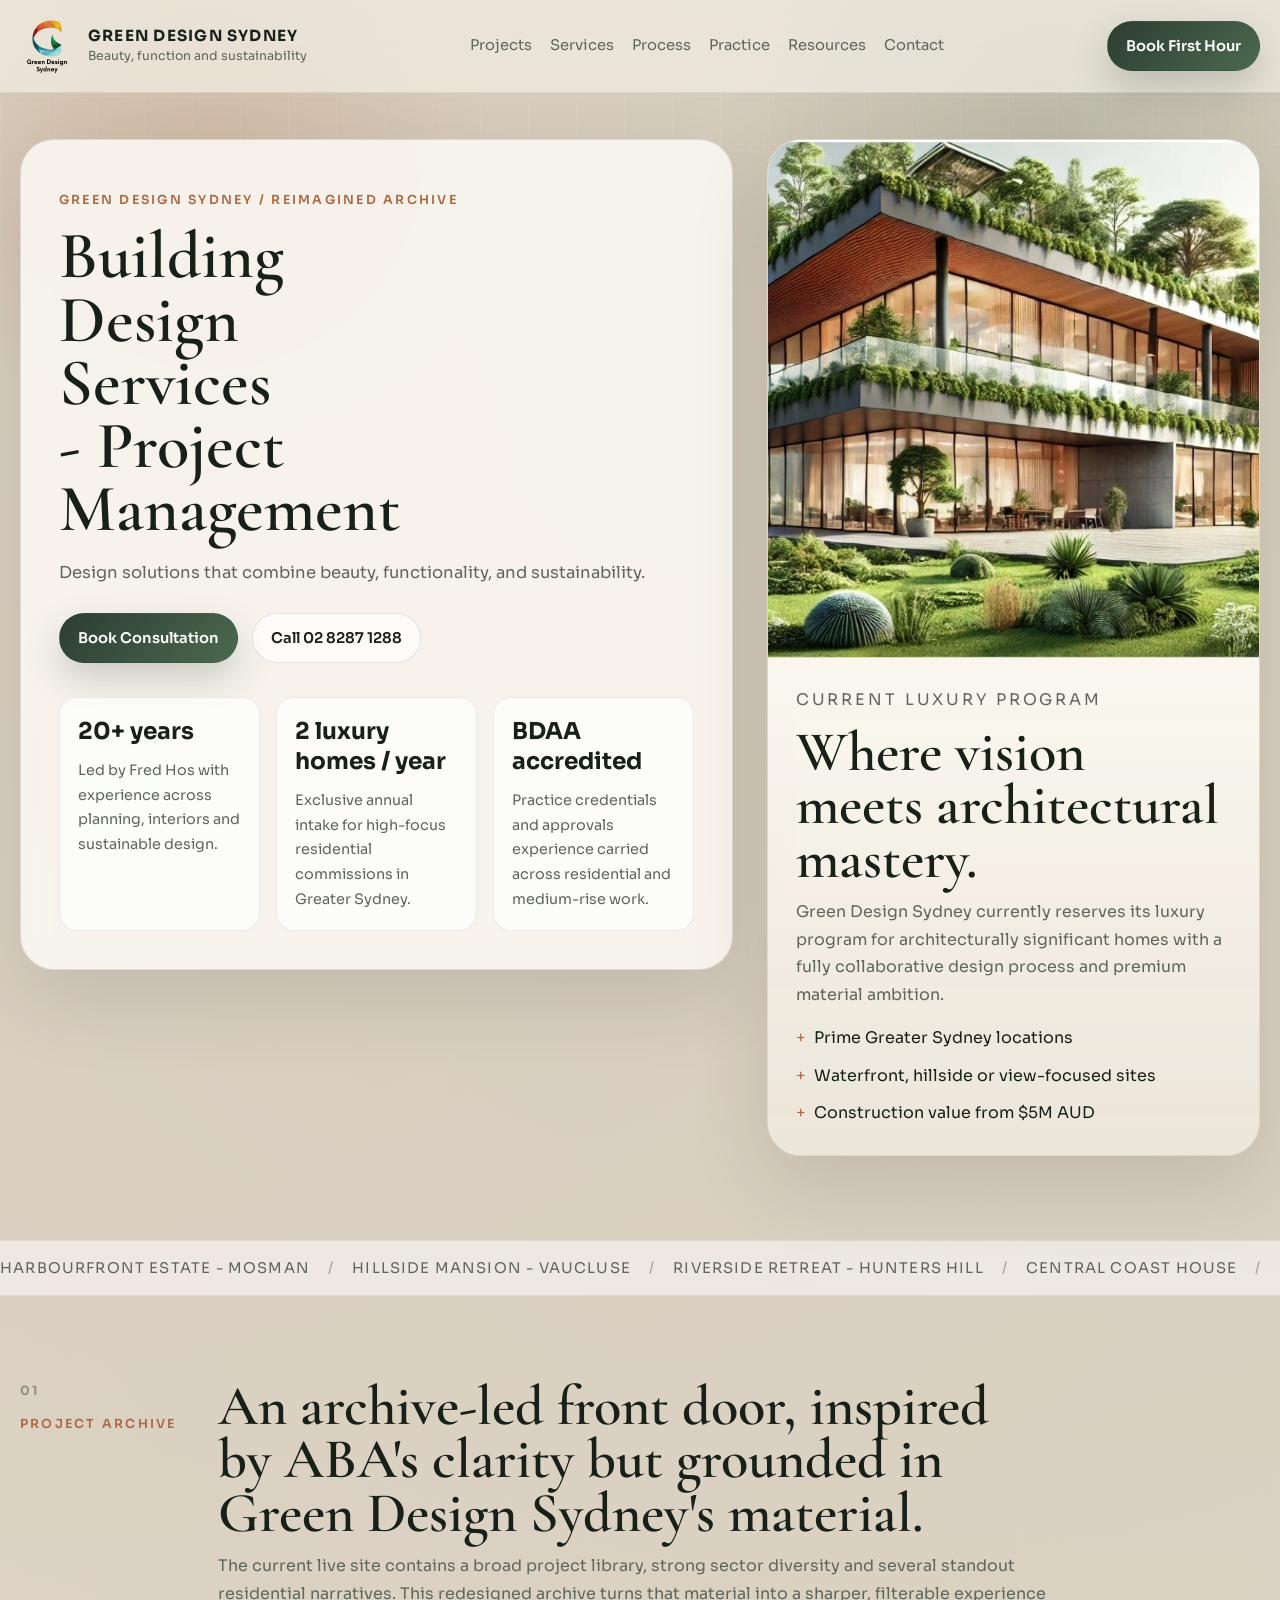
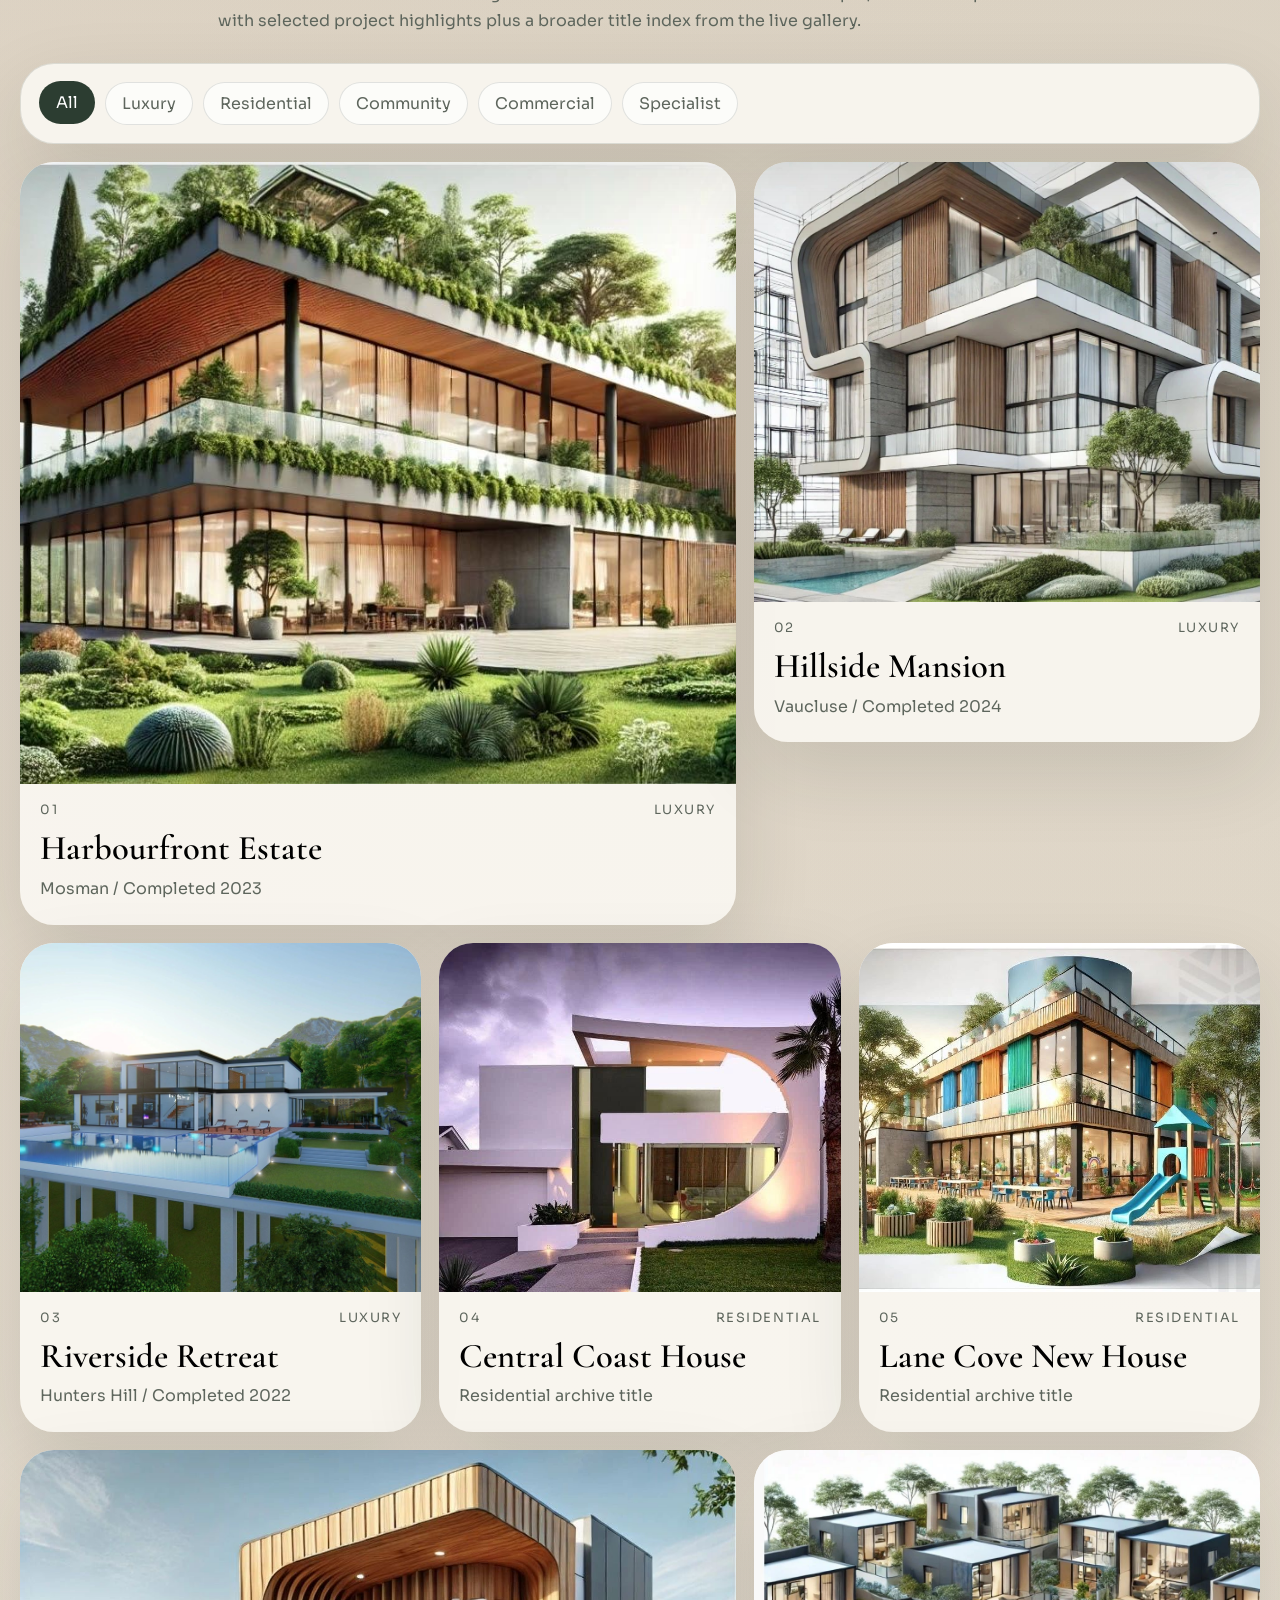
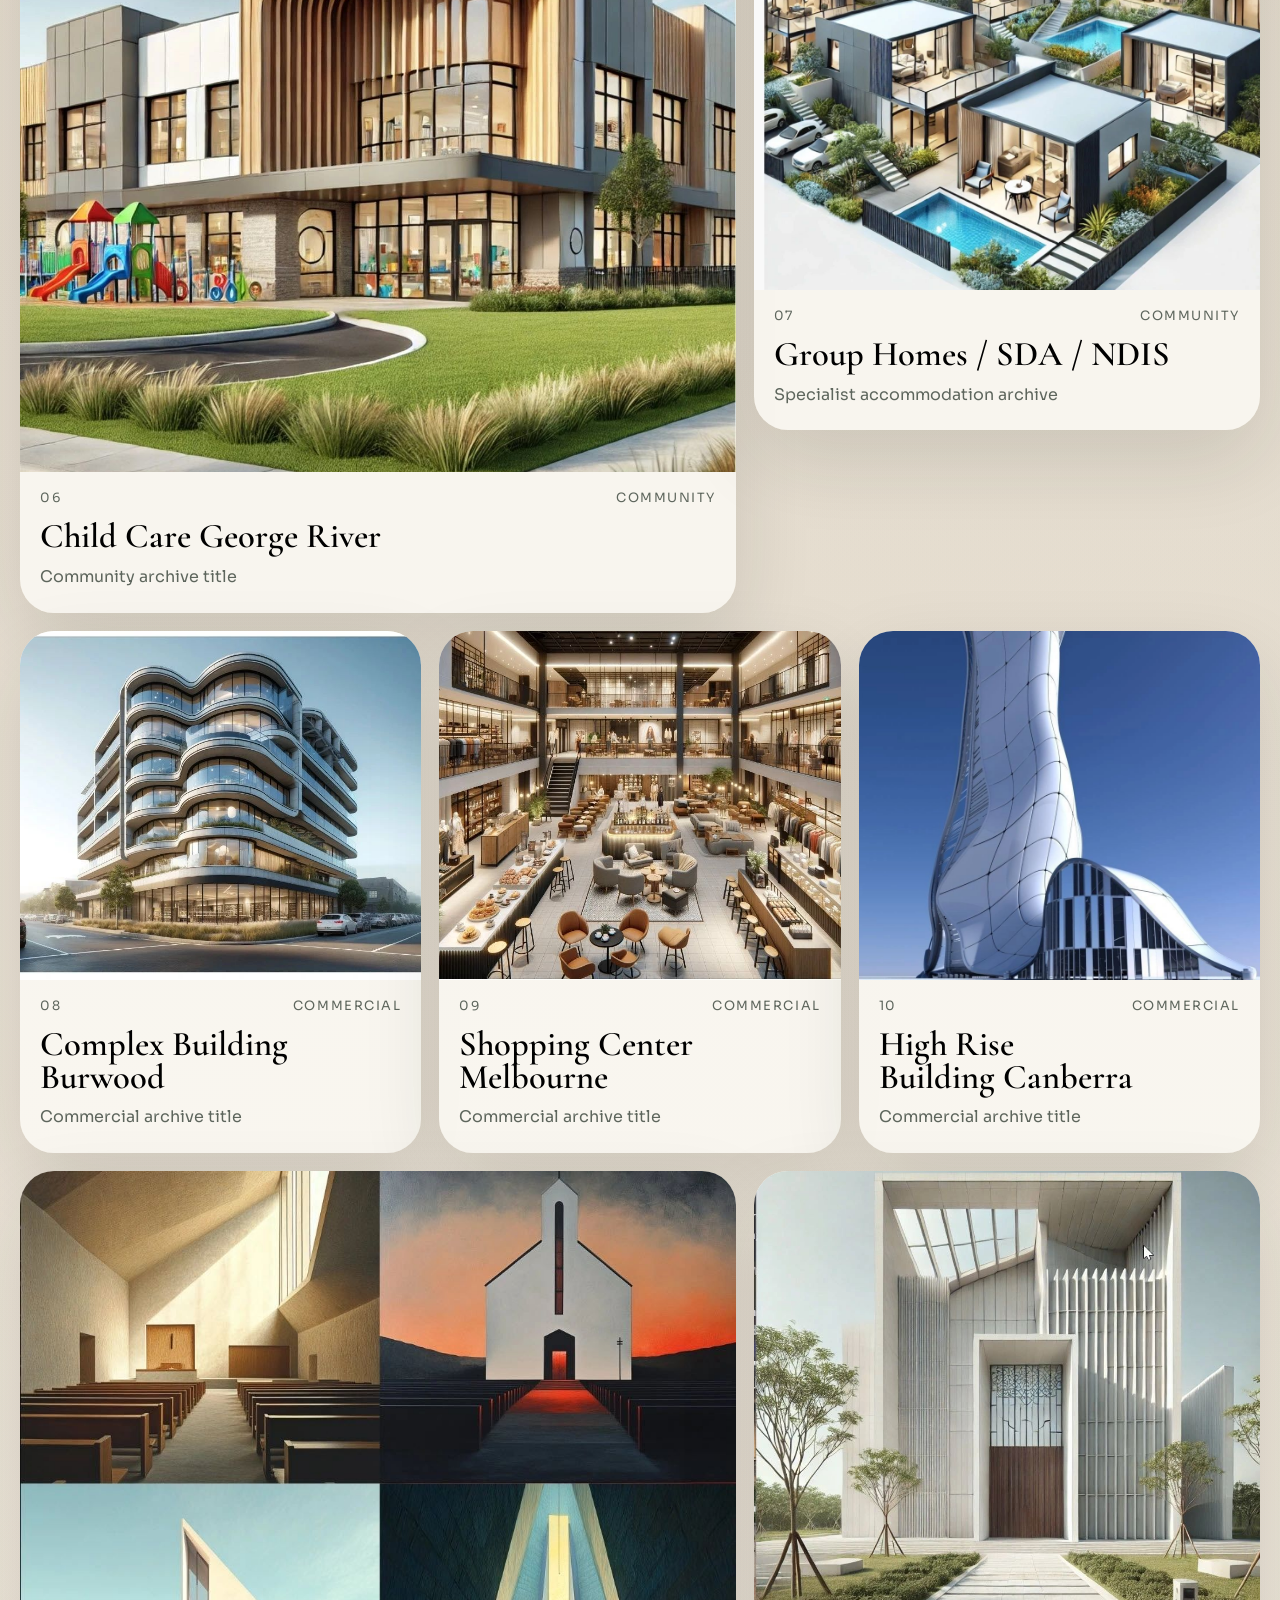
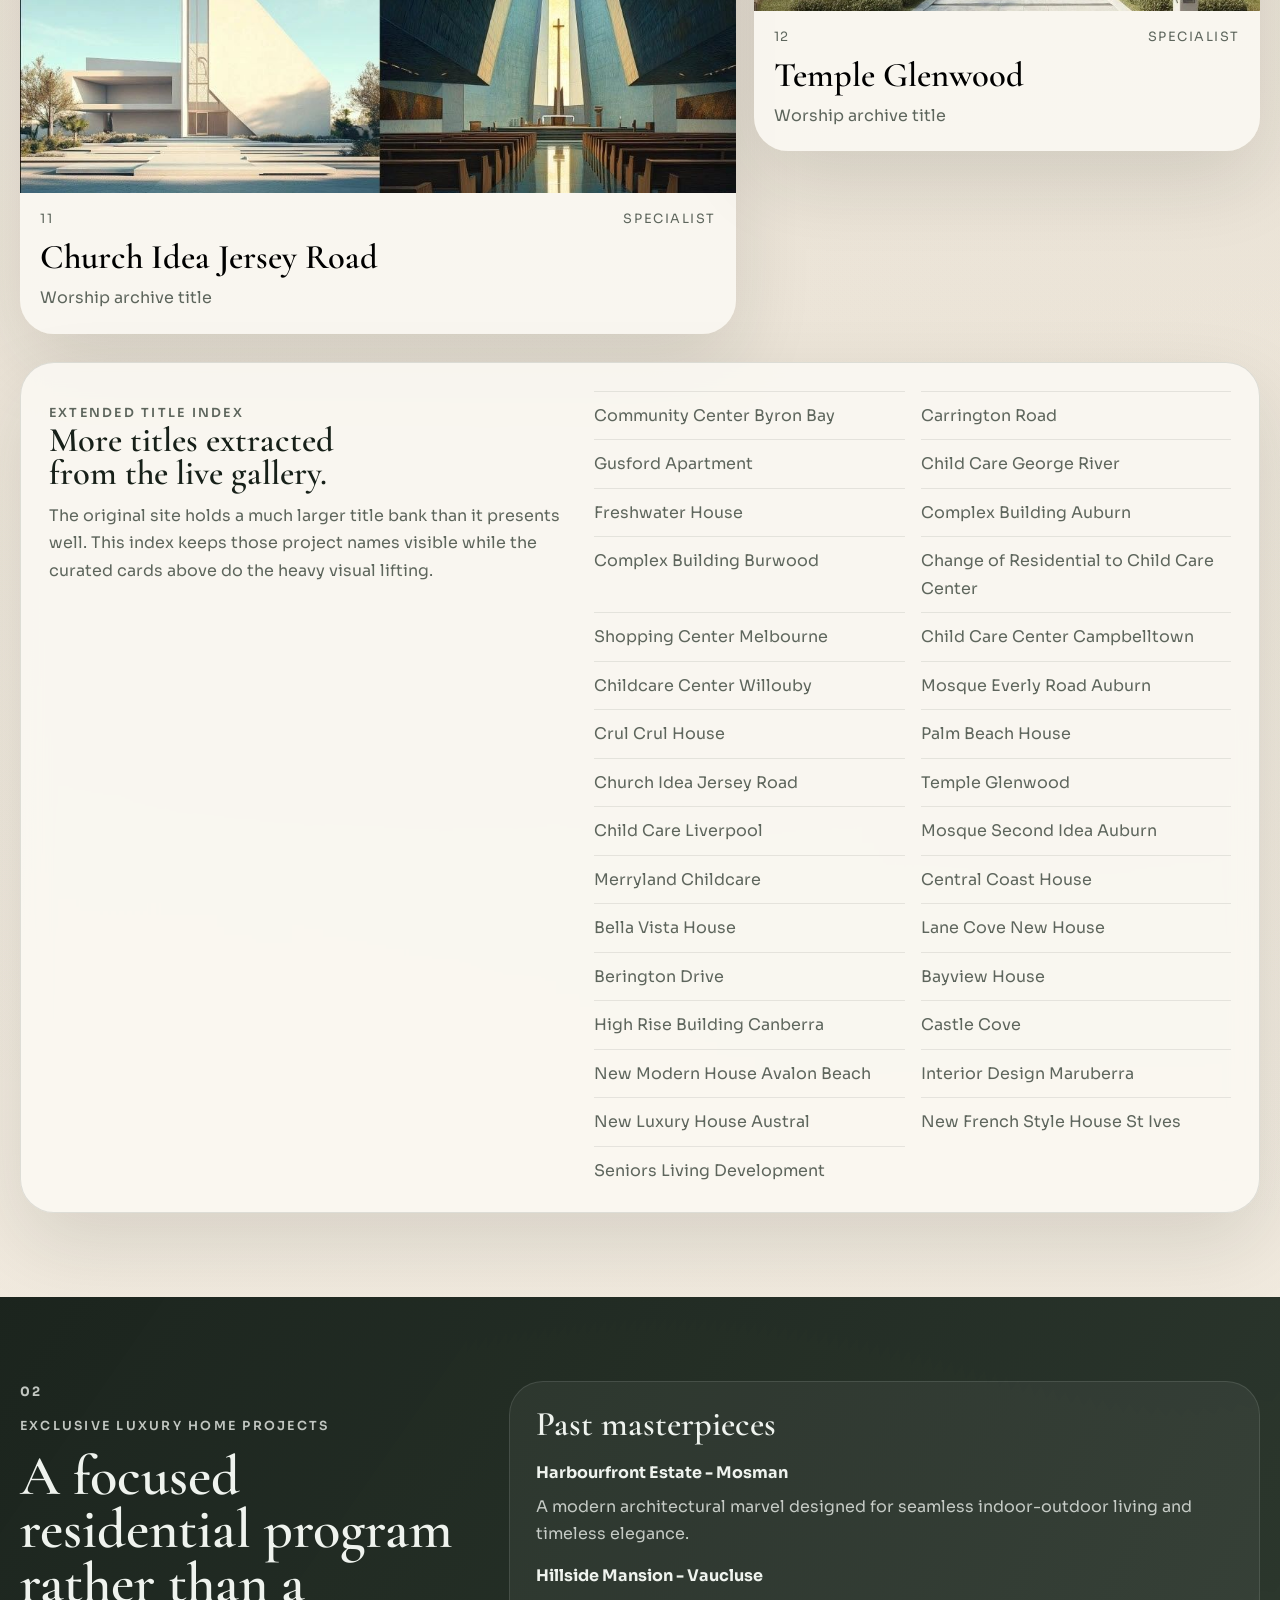
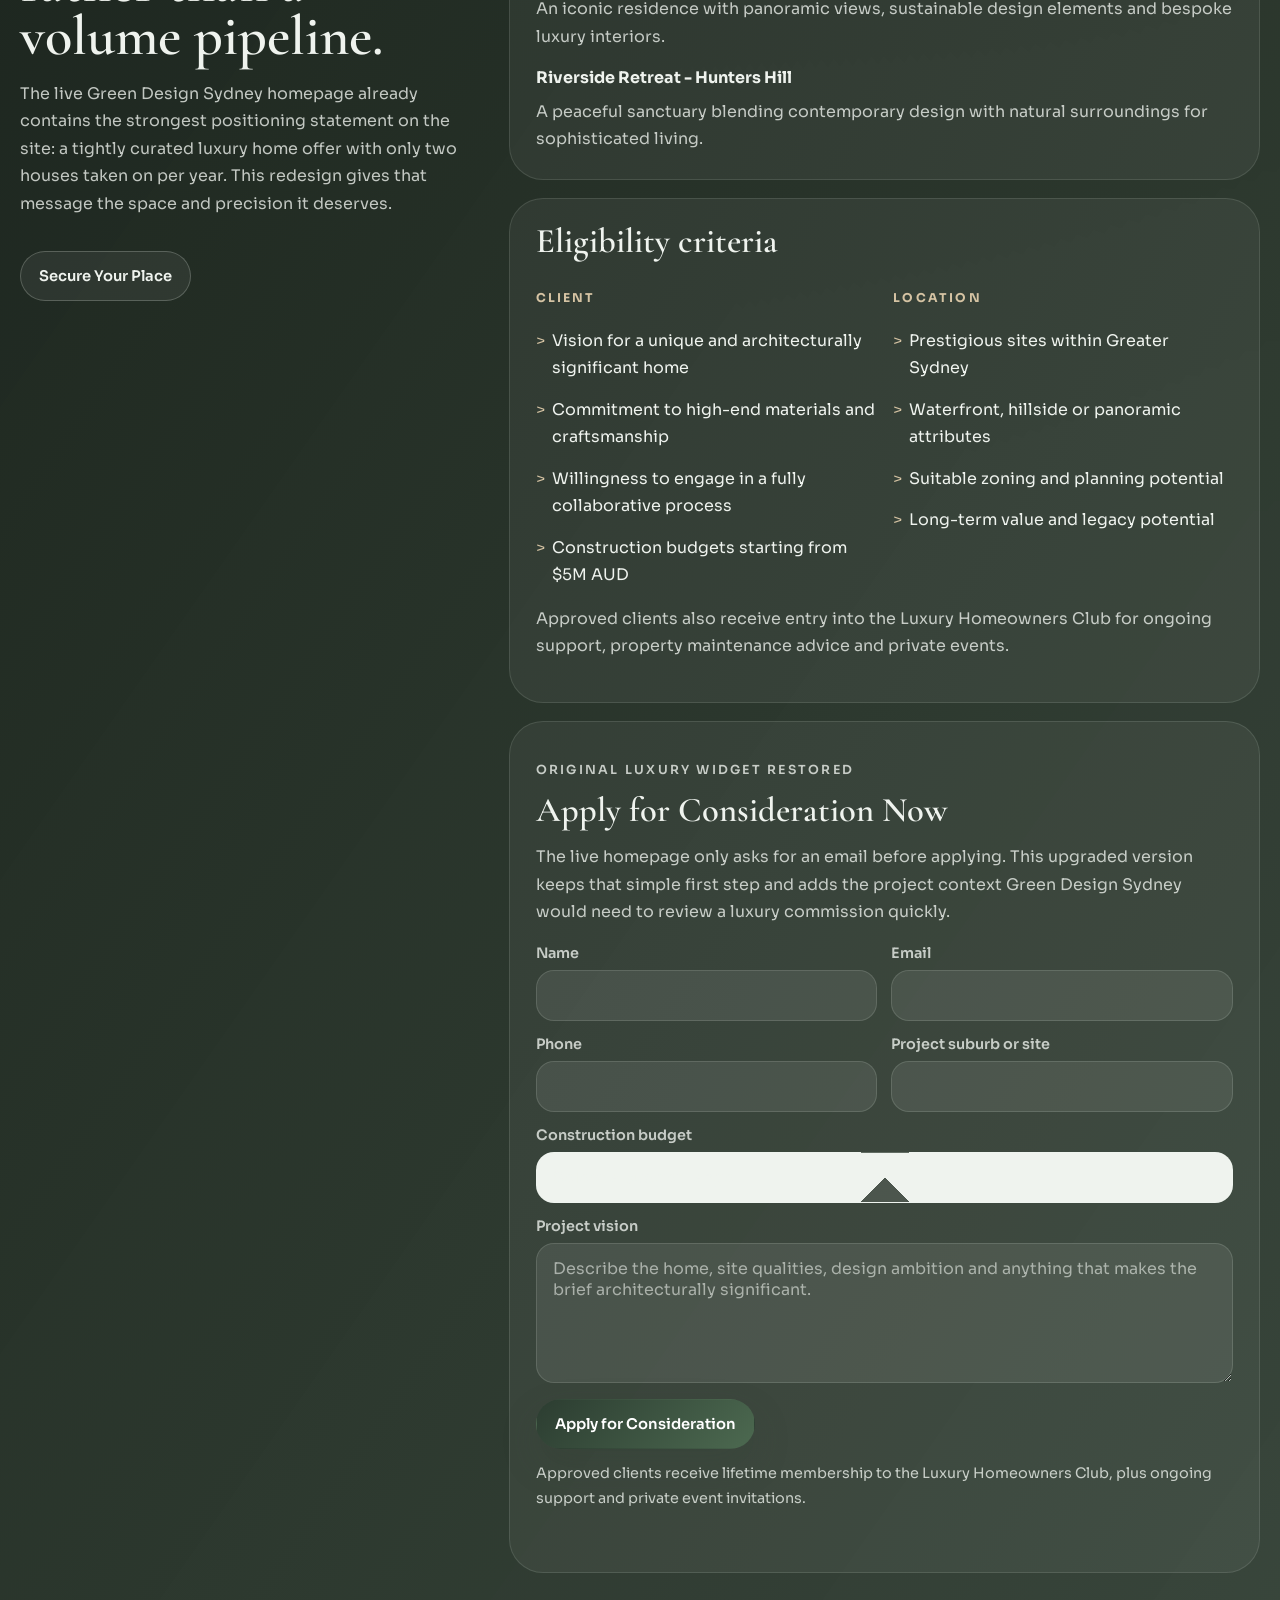
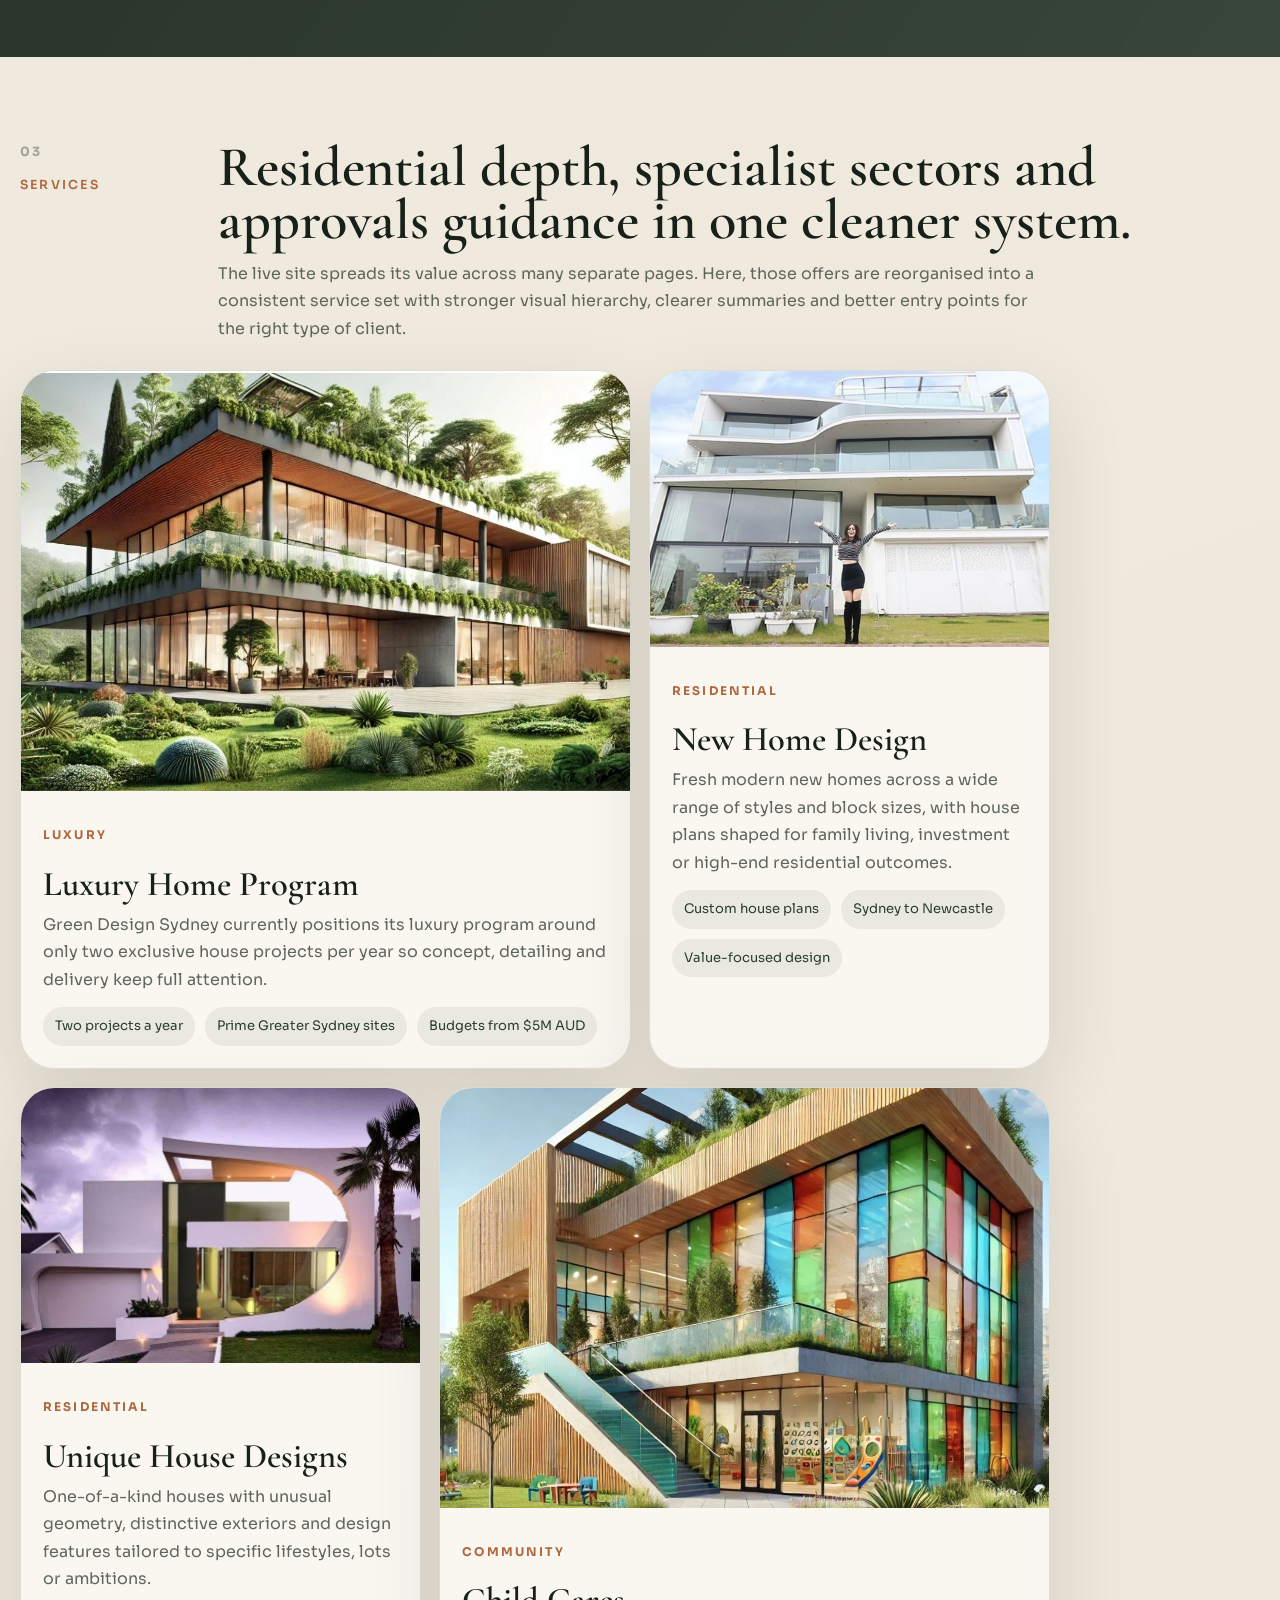
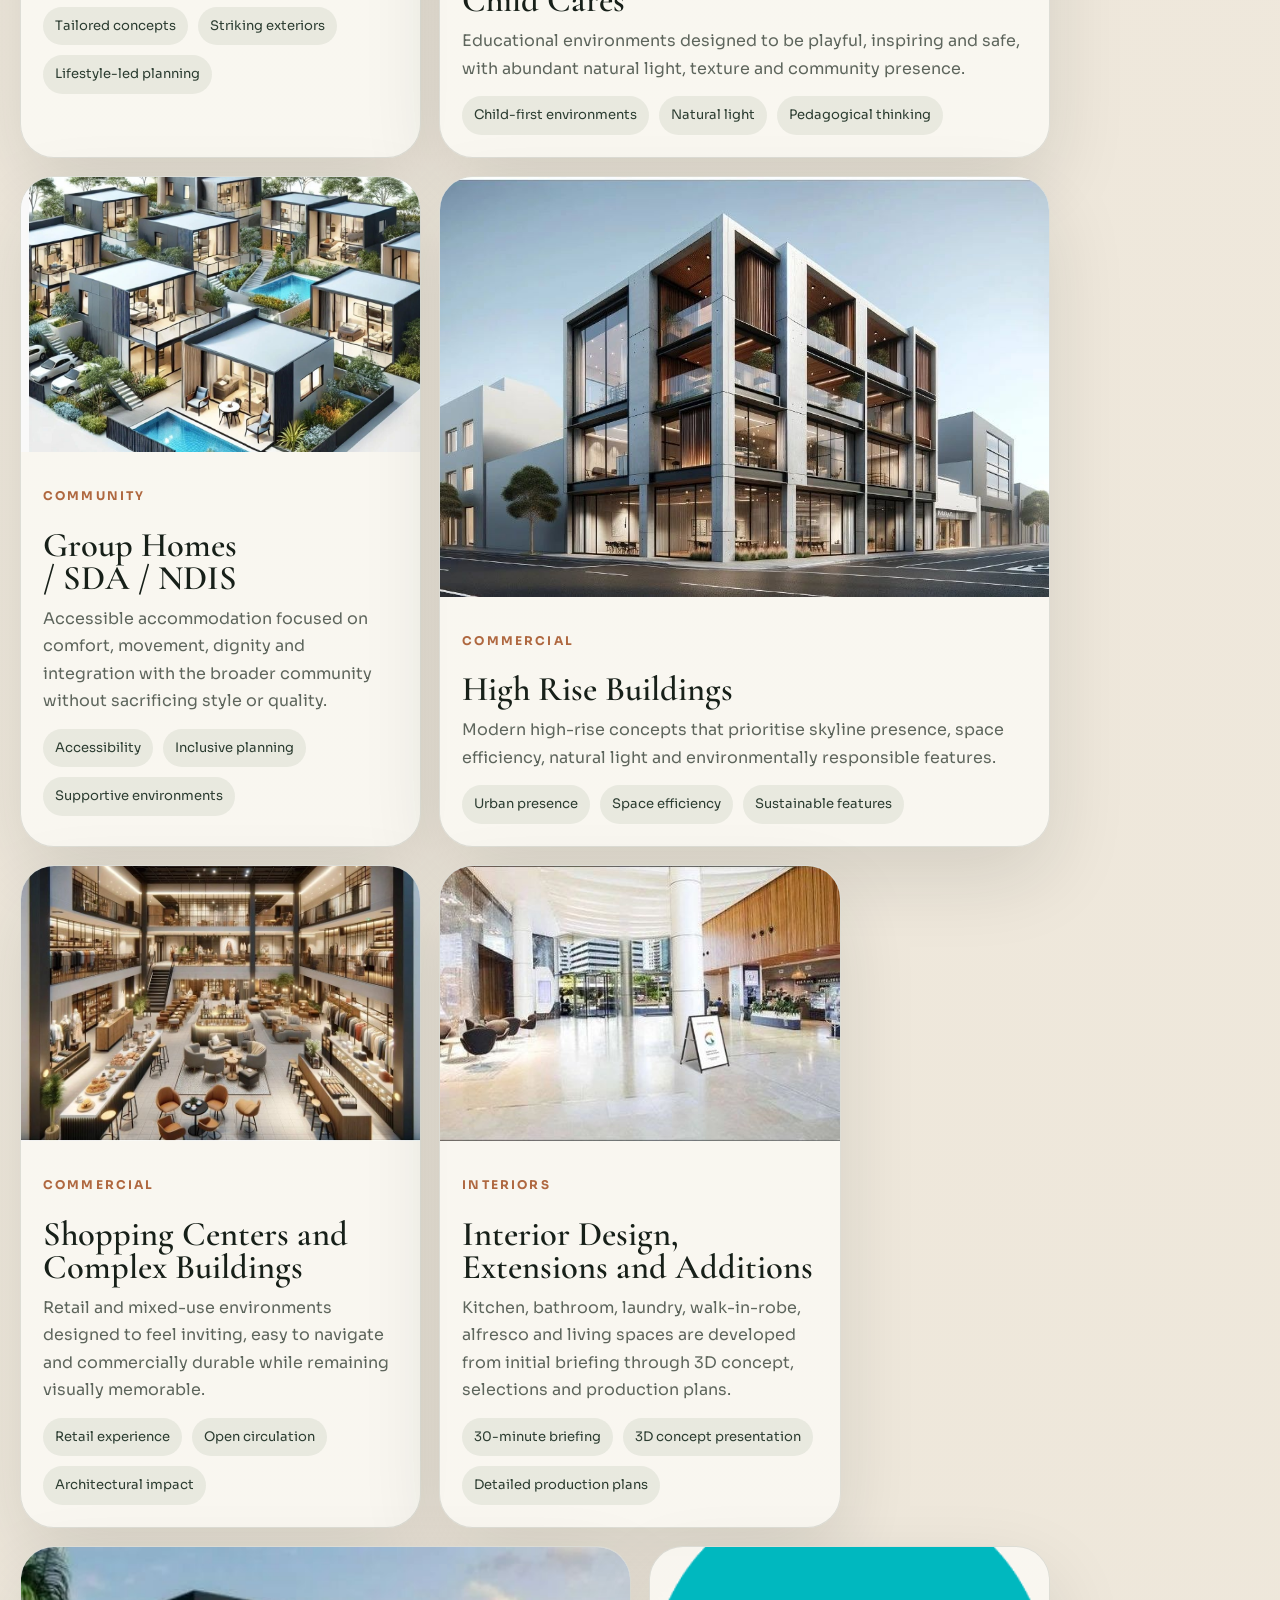
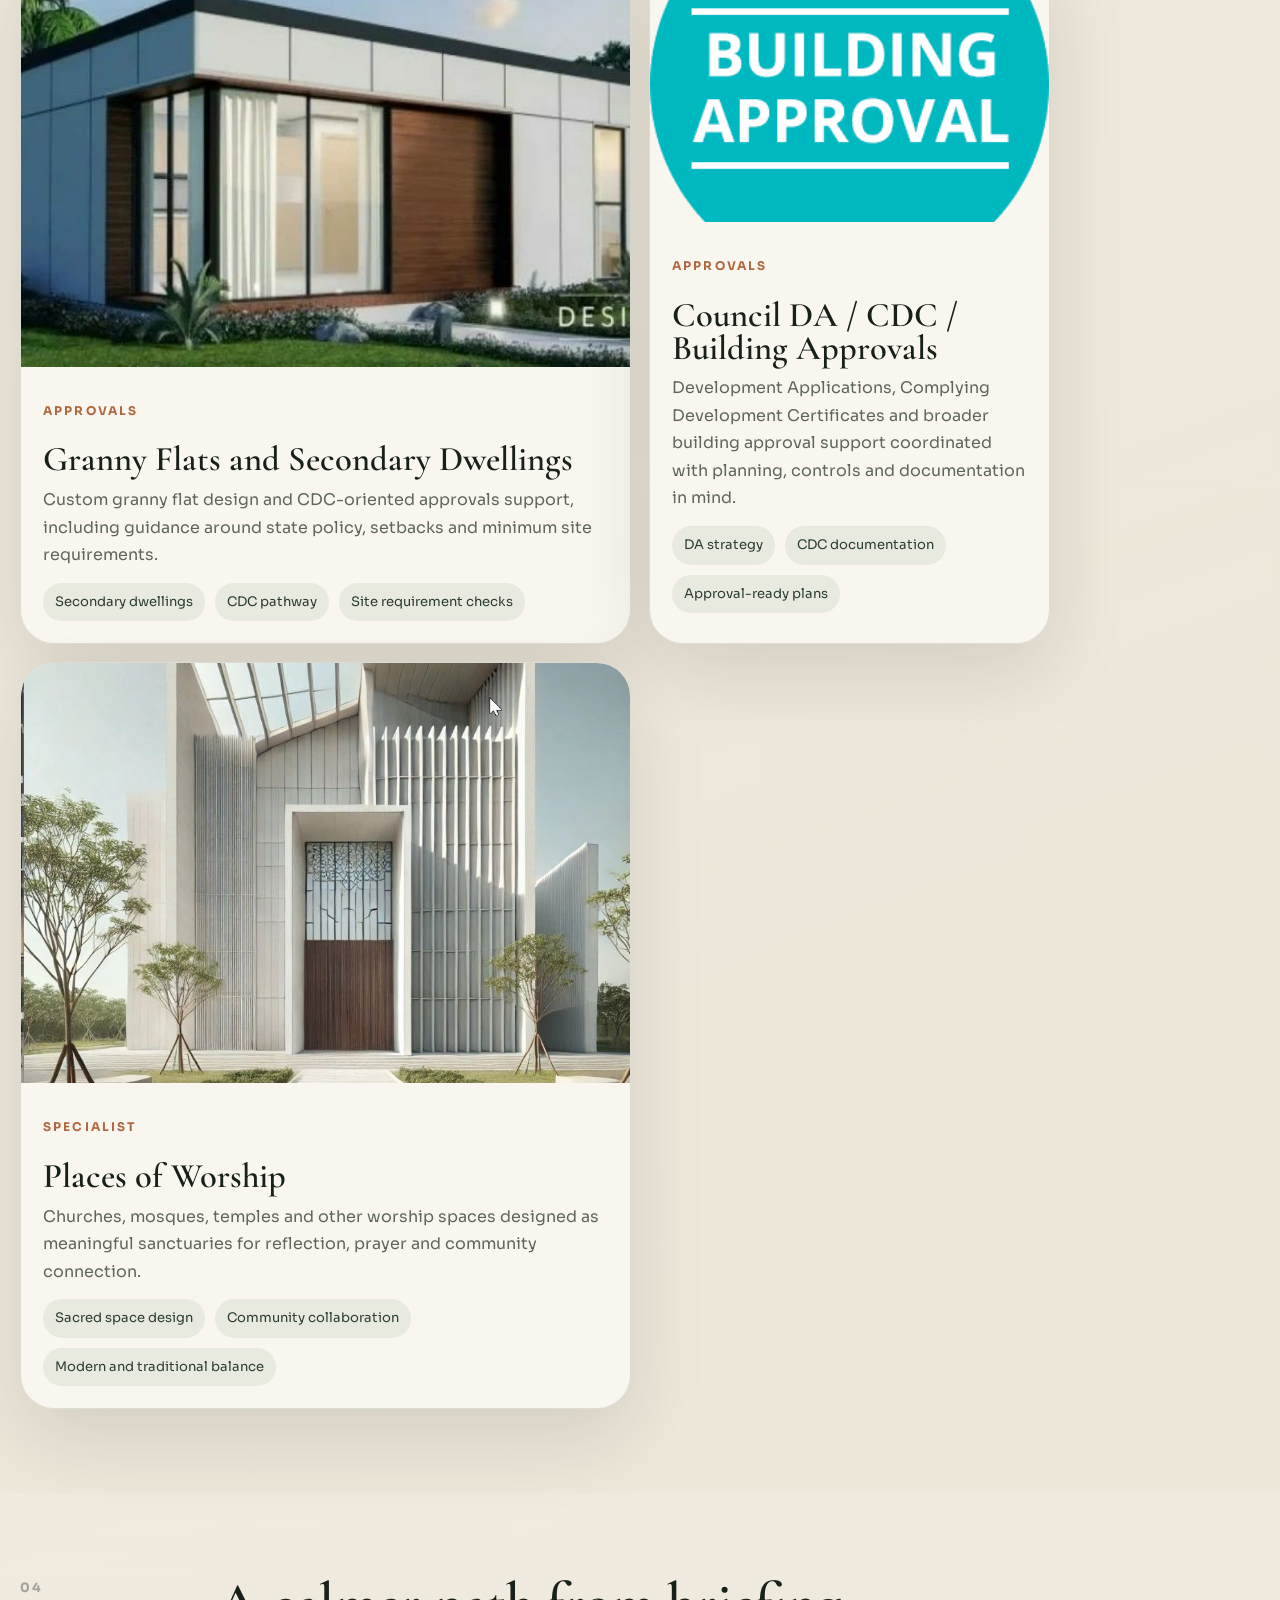
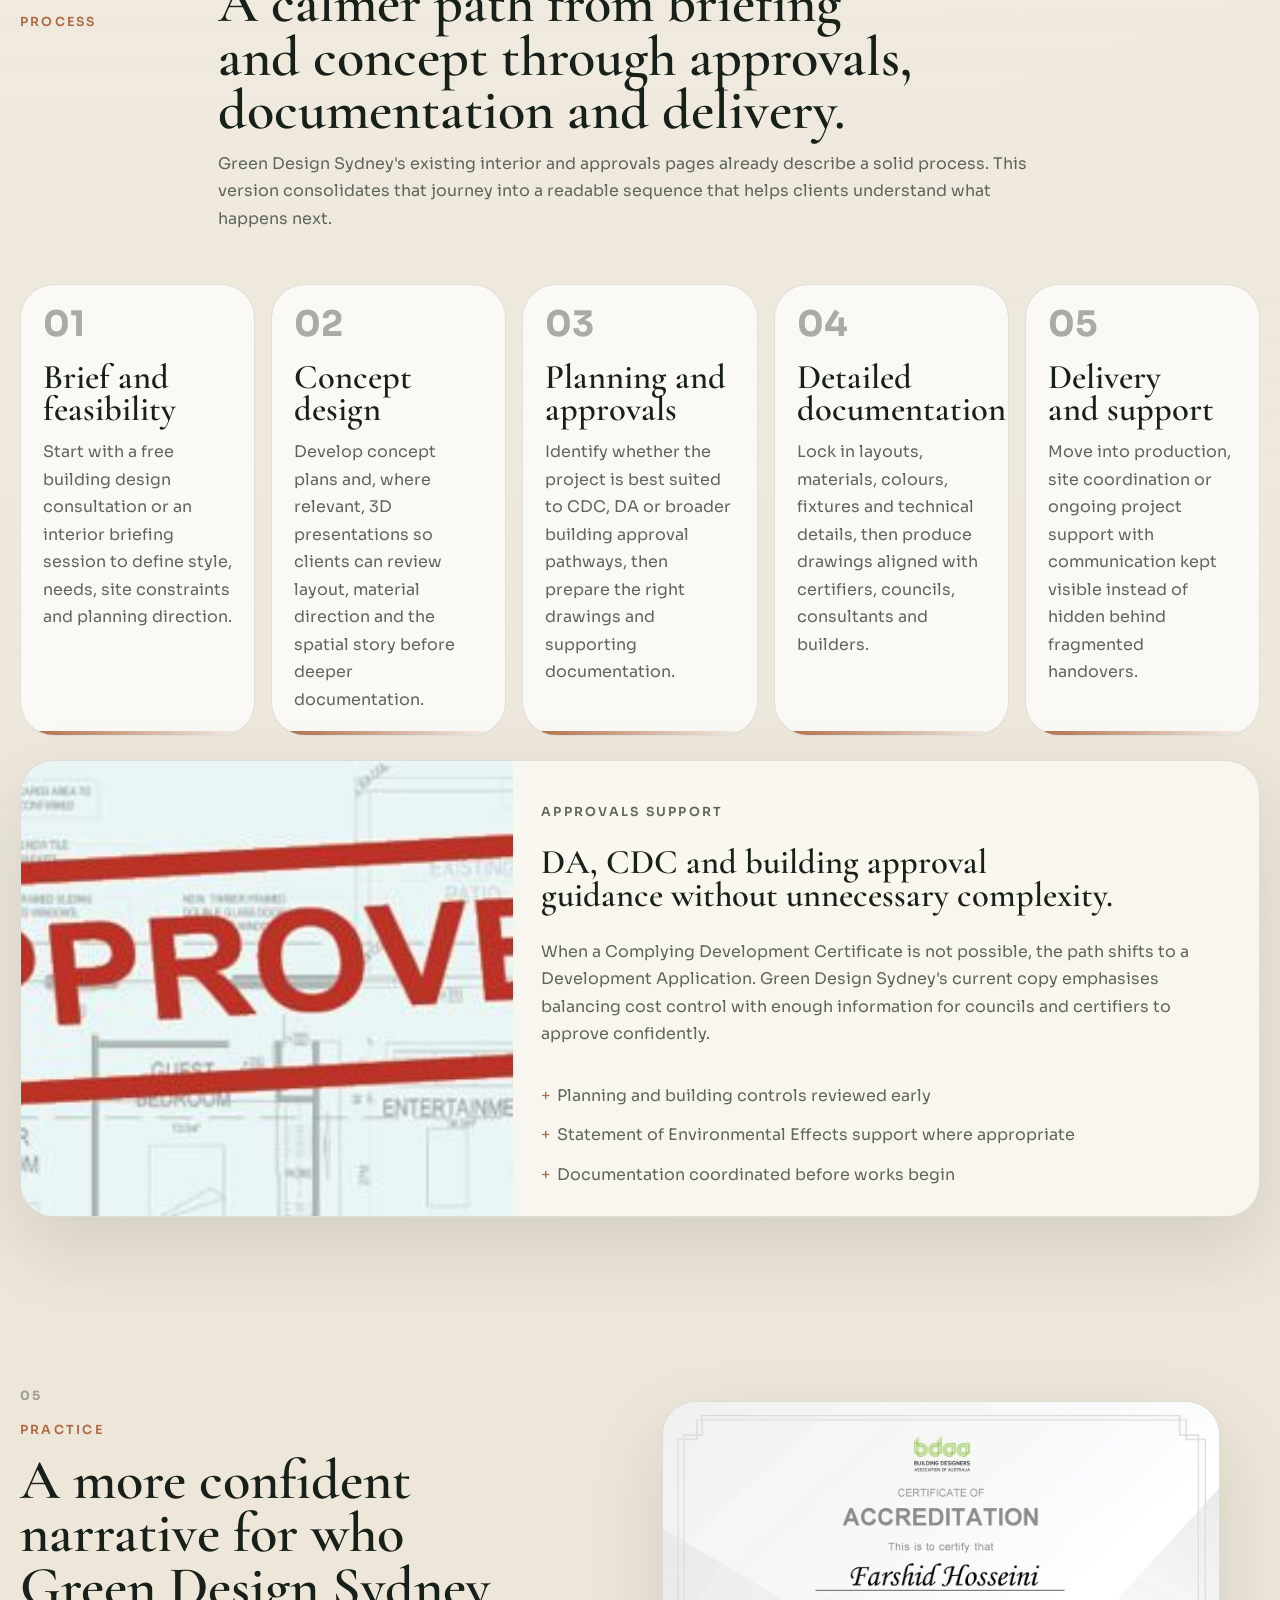
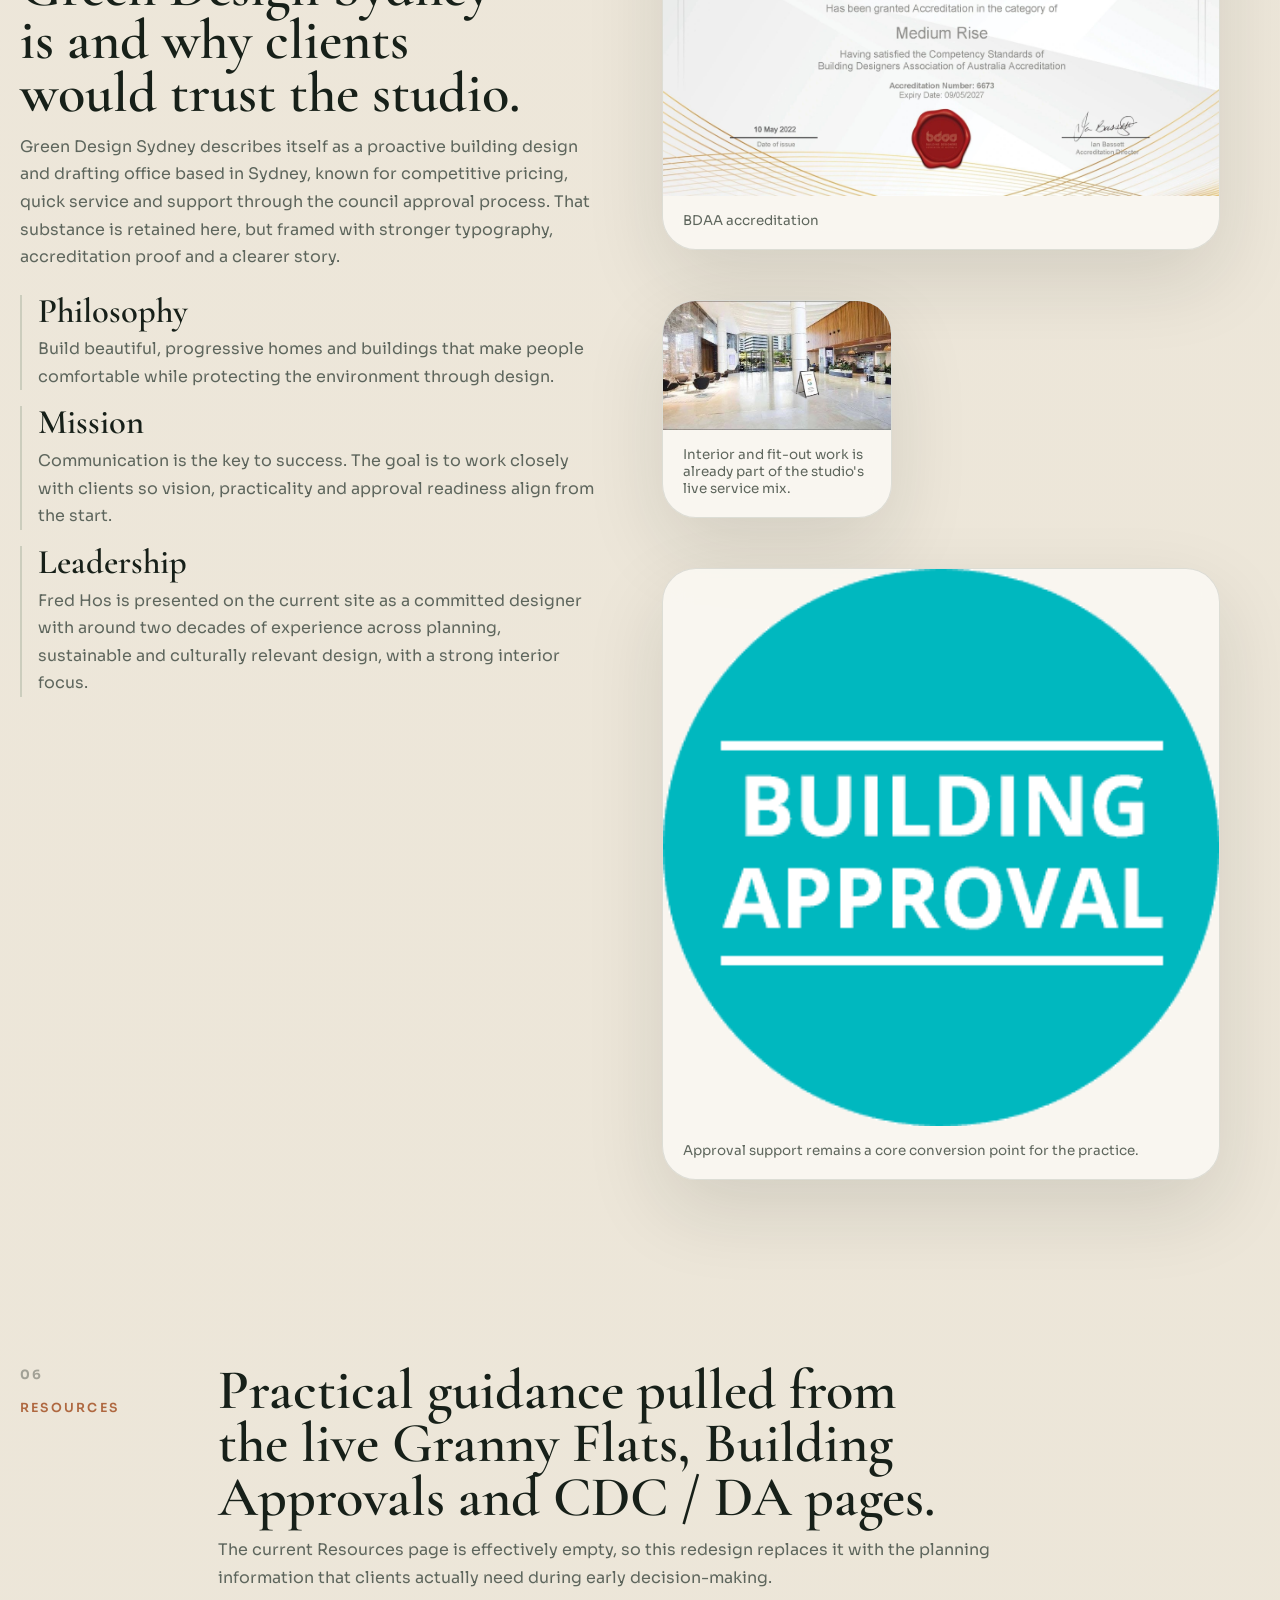
==== commit 1069eaea: "Mobile view" ====
--- a/index.html
+++ b/index.html
@@ -69,14 +69,11 @@
         <div class="wrap hero__layout">
           <div class="hero__copy reveal">
             <p class="eyebrow">Green Design Sydney / Reimagined archive</p>
-            <h1>
-              Architectural direction for luxury homes, specialist projects and approvals that need
-              more than a generic answer.
+            <h1 class="hero__title">
+              Building Design Services - Project Management
             </h1>
             <p class="hero__lede">
-              From bespoke houses and interiors to childcare environments, group homes, worship
-              spaces and council pathways, Green Design Sydney brings beauty, functionality and
-              sustainability into one clearer client journey.
+              Design solutions that combine beauty, functionality, and sustainability.
             </p>
 
             <div class="hero__actions">
--- a/styles.css
+++ b/styles.css
@@ -317,6 +317,11 @@
   font-size: 1.03rem;
 }
 
+.hero__title {
+  font-size: clamp(2.6rem, 5.2vw, 4.8rem);
+  max-width: 11ch;
+}
+
 .hero__actions {
   display: flex;
   flex-wrap: wrap;
@@ -1376,6 +1381,17 @@
     grid-template-columns: 1fr;
   }
 
+  .hero__title {
+    font-size: clamp(2rem, 10vw, 2.8rem);
+    max-width: 100%;
+    line-height: 1.02;
+  }
+
+  .hero__lede {
+    font-size: 0.95rem;
+    max-width: 34ch;
+  }
+
   .metric-card,
   .project-card__body,
   .service-card__copy,
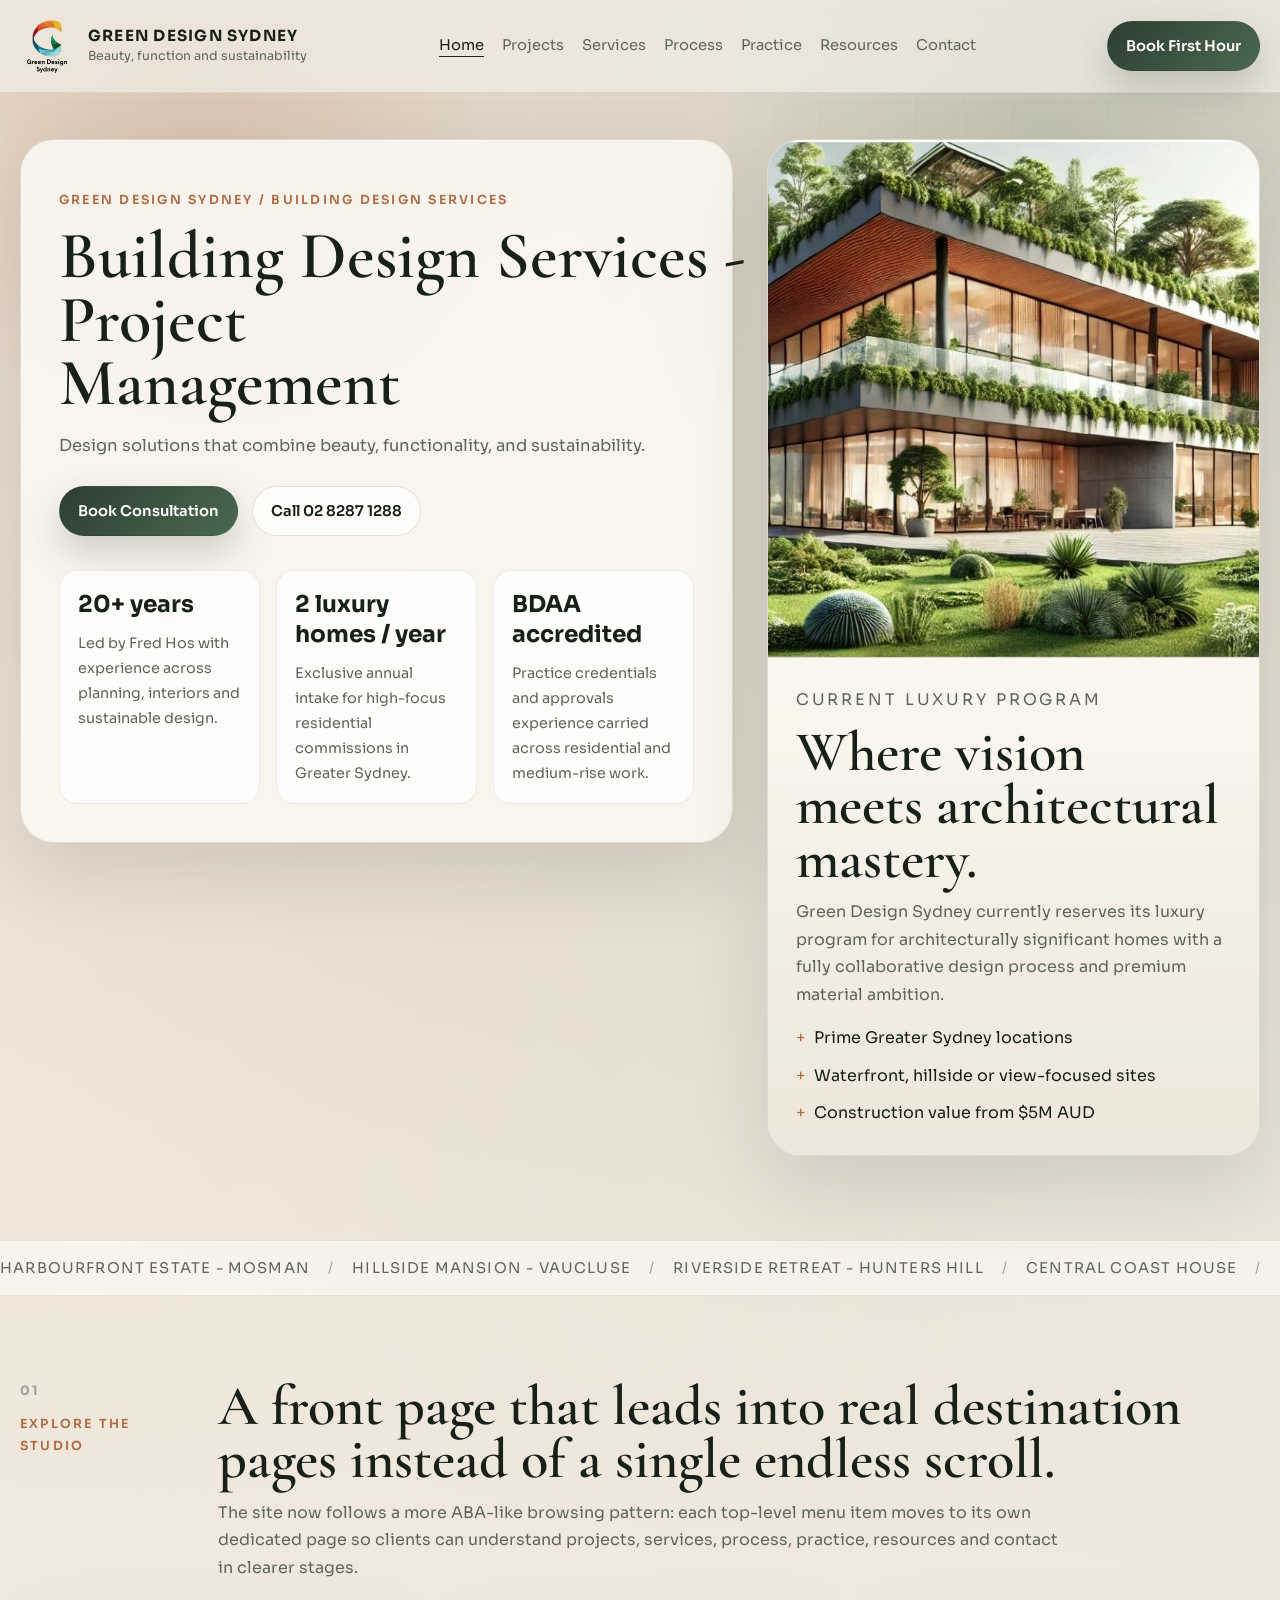
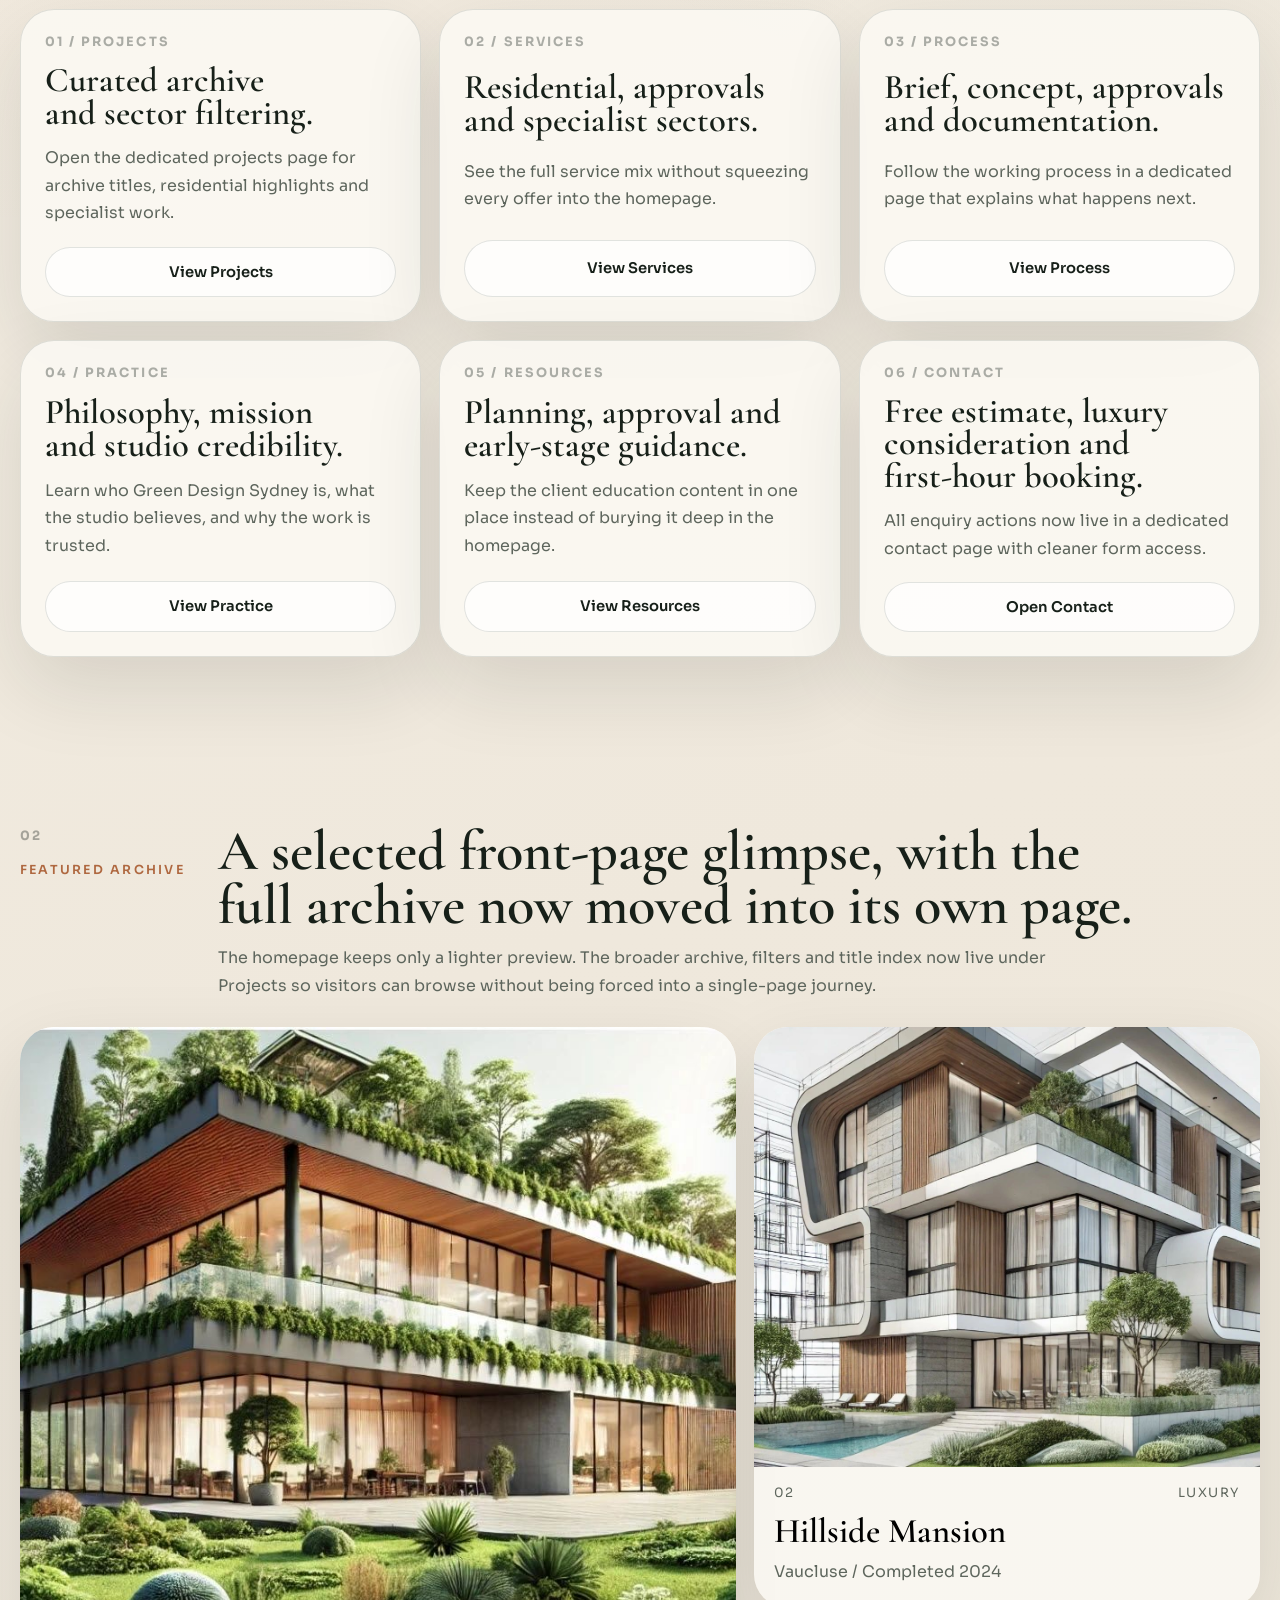
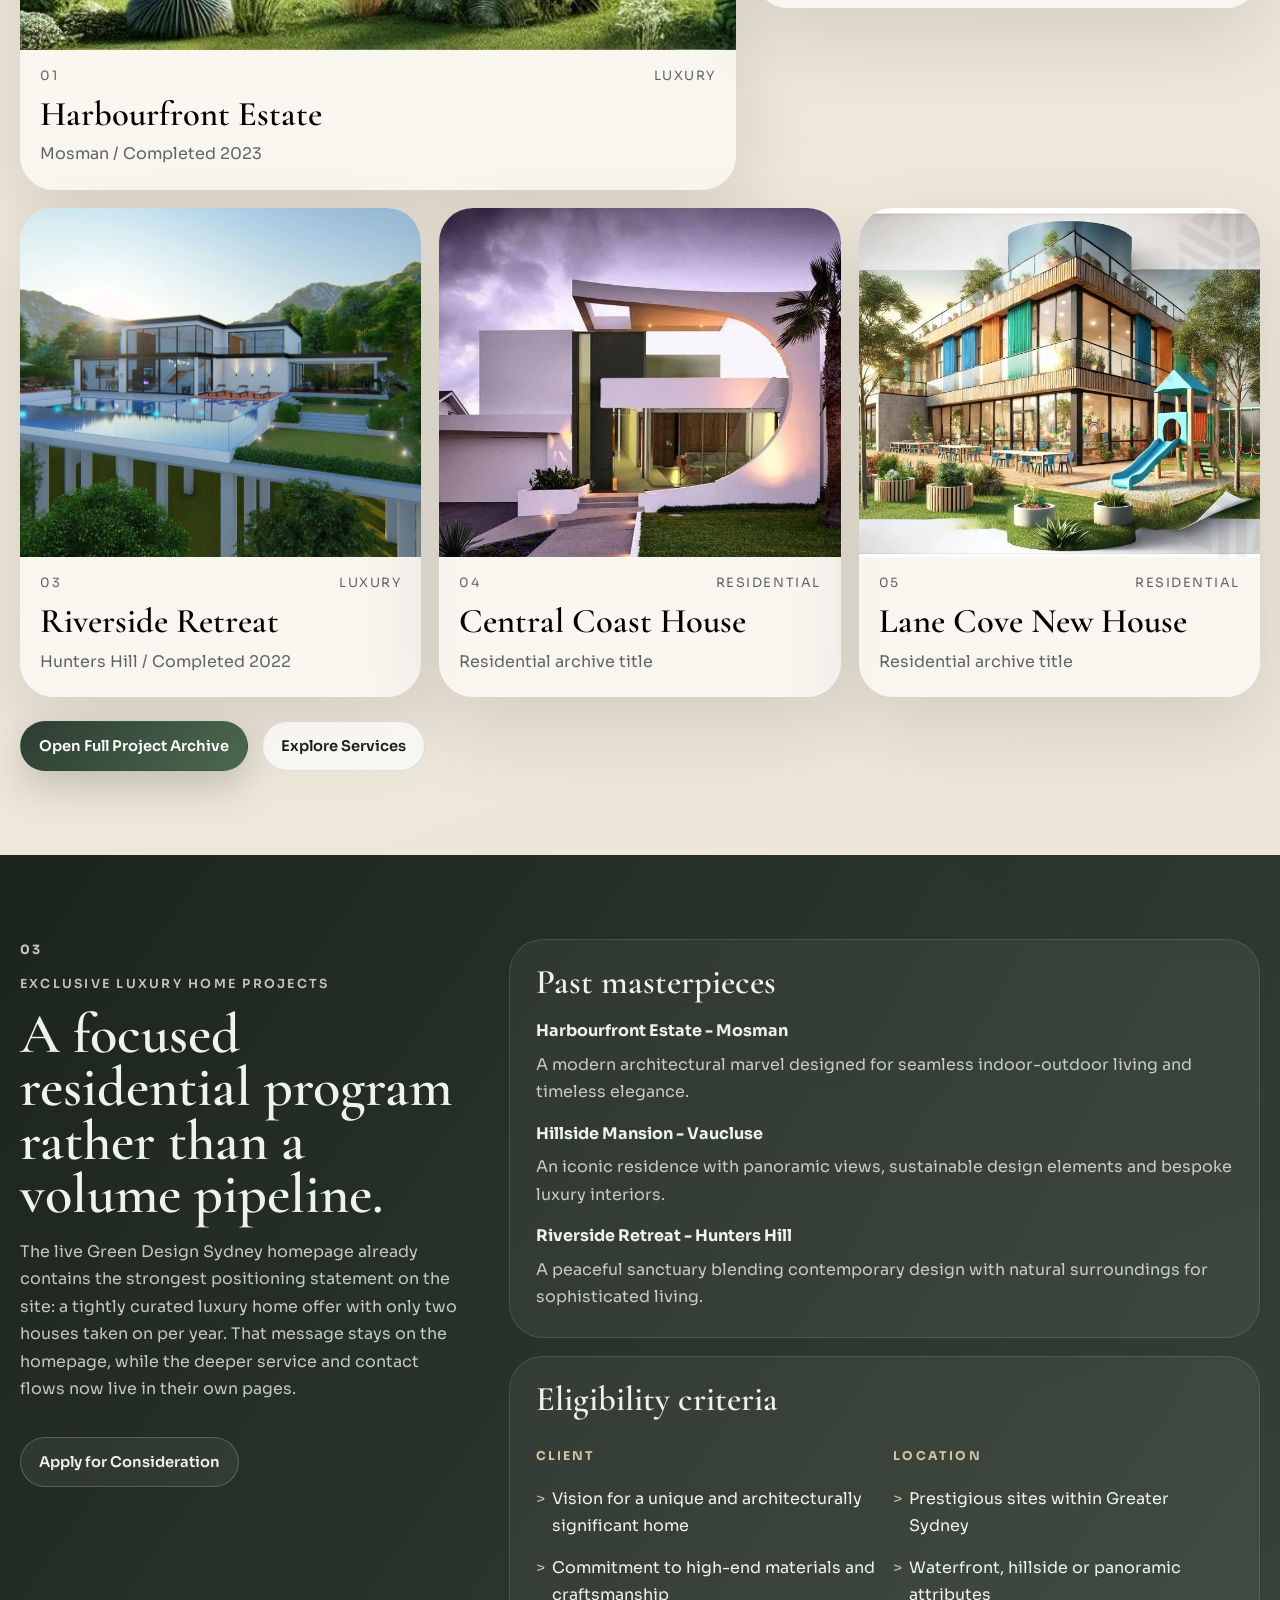
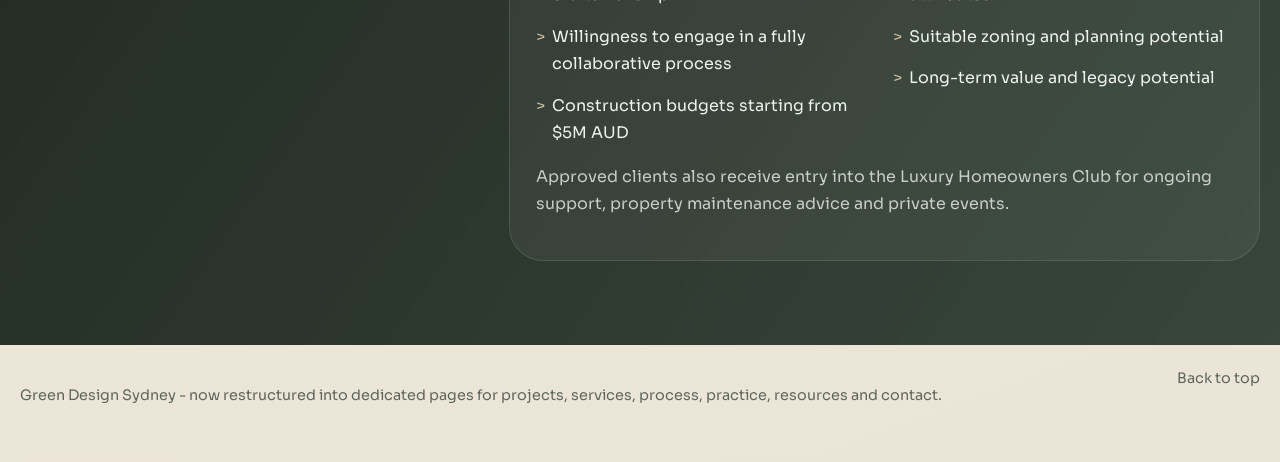
==== commit 3a19b9e4: "Mlulti-page viw" ====
--- a/index.html
+++ b/index.html
@@ -3,10 +3,10 @@
   <head>
     <meta charset="UTF-8" />
     <meta name="viewport" content="width=device-width, initial-scale=1.0" />
-    <title>Green Design Sydney | Design, Archive and Consultation</title>
+    <title>Green Design Sydney | Building Design Services</title>
     <meta
       name="description"
-      content="Green Design Sydney redesigned as a richer editorial archive with projects, services, approvals guidance and consultation pathways."
+      content="Green Design Sydney restructured into a clearer multi-page experience for projects, services, process, practice, resources and contact."
     />
     <link rel="preconnect" href="https://fonts.googleapis.com" />
     <link rel="preconnect" href="https://fonts.gstatic.com" crossorigin />
@@ -17,14 +17,14 @@
     <link rel="icon" href="./assets/originals/1e2317d9-5132-444b-93df-b23bd5818da6.png" />
     <link rel="stylesheet" href="./styles.css" />
   </head>
-  <body>
+  <body data-page="home">
     <div class="page-glow page-glow--one" aria-hidden="true"></div>
     <div class="page-glow page-glow--two" aria-hidden="true"></div>
     <div class="page-grid" aria-hidden="true"></div>
 
     <header class="site-header" data-header>
       <div class="wrap site-header__inner">
-        <a class="brand" href="#top" aria-label="Green Design Sydney home">
+        <a class="brand" href="./index.html" aria-label="Green Design Sydney home">
           <img
             class="brand__mark"
             src="./assets/originals/blob-0001.png"
@@ -47,18 +47,16 @@
         </button>
 
         <nav class="site-nav" id="site-nav" data-nav>
-          <a href="#projects">Projects</a>
-          <a href="#services">Services</a>
-          <a href="#process">Process</a>
-          <a href="#practice">Practice</a>
-          <a href="#resources">Resources</a>
-          <a href="#contact">Contact</a>
+          <a href="./index.html" data-nav-page="home">Home</a>
+          <a href="./projects.html" data-nav-page="projects">Projects</a>
+          <a href="./services.html" data-nav-page="services">Services</a>
+          <a href="./process.html" data-nav-page="process">Process</a>
+          <a href="./practice.html" data-nav-page="practice">Practice</a>
+          <a href="./resources.html" data-nav-page="resources">Resources</a>
+          <a href="./contact.html" data-nav-page="contact">Contact</a>
         </nav>
 
-        <a
-          class="button button--primary site-header__cta"
-          href="#booking"
-        >
+        <a class="button button--primary site-header__cta" href="./contact.html#booking">
           Book First Hour
         </a>
       </div>
@@ -68,16 +66,17 @@
       <section class="hero section" id="top">
         <div class="wrap hero__layout">
           <div class="hero__copy reveal">
-            <p class="eyebrow">Green Design Sydney / Reimagined archive</p>
+            <p class="eyebrow">Green Design Sydney / Building design services</p>
             <h1 class="hero__title">
-              Building Design Services - Project Management
+              <span class="hero__title-line">Building Design Services -</span>
+              <span class="hero__title-rest">Project Management</span>
             </h1>
             <p class="hero__lede">
               Design solutions that combine beauty, functionality, and sustainability.
             </p>
 
             <div class="hero__actions">
-              <a class="button button--primary" href="#booking">Book Consultation</a>
+              <a class="button button--primary" href="./contact.html#booking">Book Consultation</a>
               <a class="button button--ghost" href="tel:+61282871288">Call 02 8287 1288</a>
             </div>
 
@@ -126,38 +125,86 @@
         <div class="ticker__track" id="ticker-track"></div>
       </section>
 
-      <section class="section" id="projects" data-section="Projects">
+      <section class="section">
         <div class="wrap">
           <div class="section-heading reveal">
             <div>
               <p class="section-index">01</p>
-              <p class="eyebrow">Project archive</p>
+              <p class="eyebrow">Explore the studio</p>
             </div>
             <div class="section-heading__content">
-              <h2>An archive-led front door, inspired by ABA's clarity but grounded in Green Design Sydney's material.</h2>
+              <h2>A front page that leads into real destination pages instead of a single endless scroll.</h2>
               <p>
-                The current live site contains a broad project library, strong sector diversity and
-                several standout residential narratives. This redesigned archive turns that material
-                into a sharper, filterable experience with selected project highlights plus a broader
-                title index from the live gallery.
+                The site now follows a more ABA-like browsing pattern: each top-level menu item
+                moves to its own dedicated page so clients can understand projects, services,
+                process, practice, resources and contact in clearer stages.
               </p>
             </div>
           </div>
 
-          <div class="filter-bar reveal" id="project-filters" aria-label="Project filters"></div>
-          <div class="project-grid" id="project-grid"></div>
-
-          <div class="archive-index reveal">
-            <div class="archive-index__intro">
-              <p class="eyebrow">Extended title index</p>
-              <h3>More titles extracted from the live gallery.</h3>
+          <div class="portal-grid">
+            <article class="portal-card reveal">
+              <span class="portal-card__index">01 / Projects</span>
+              <h3>Curated archive and sector filtering.</h3>
+              <p>Open the dedicated projects page for archive titles, residential highlights and specialist work.</p>
+              <a class="button button--ghost portal-card__link" href="./projects.html">View Projects</a>
+            </article>
+            <article class="portal-card reveal">
+              <span class="portal-card__index">02 / Services</span>
+              <h3>Residential, approvals and specialist sectors.</h3>
+              <p>See the full service mix without squeezing every offer into the homepage.</p>
+              <a class="button button--ghost portal-card__link" href="./services.html">View Services</a>
+            </article>
+            <article class="portal-card reveal">
+              <span class="portal-card__index">03 / Process</span>
+              <h3>Brief, concept, approvals and documentation.</h3>
+              <p>Follow the working process in a dedicated page that explains what happens next.</p>
+              <a class="button button--ghost portal-card__link" href="./process.html">View Process</a>
+            </article>
+            <article class="portal-card reveal">
+              <span class="portal-card__index">04 / Practice</span>
+              <h3>Philosophy, mission and studio credibility.</h3>
+              <p>Learn who Green Design Sydney is, what the studio believes, and why the work is trusted.</p>
+              <a class="button button--ghost portal-card__link" href="./practice.html">View Practice</a>
+            </article>
+            <article class="portal-card reveal">
+              <span class="portal-card__index">05 / Resources</span>
+              <h3>Planning, approval and early-stage guidance.</h3>
+              <p>Keep the client education content in one place instead of burying it deep in the homepage.</p>
+              <a class="button button--ghost portal-card__link" href="./resources.html">View Resources</a>
+            </article>
+            <article class="portal-card reveal">
+              <span class="portal-card__index">06 / Contact</span>
+              <h3>Free estimate, luxury consideration and first-hour booking.</h3>
+              <p>All enquiry actions now live in a dedicated contact page with cleaner form access.</p>
+              <a class="button button--ghost portal-card__link" href="./contact.html">Open Contact</a>
+            </article>
+          </div>
+        </div>
+      </section>
+
+      <section class="section" id="featured-projects">
+        <div class="wrap">
+          <div class="section-heading reveal">
+            <div>
+              <p class="section-index">02</p>
+              <p class="eyebrow">Featured archive</p>
+            </div>
+            <div class="section-heading__content">
+              <h2>A selected front-page glimpse, with the full archive now moved into its own page.</h2>
               <p>
-                The original site holds a much larger title bank than it presents well. This index
-                keeps those project names visible while the curated cards above do the heavy visual
-                lifting.
+                The homepage keeps only a lighter preview. The broader archive, filters and title
+                index now live under Projects so visitors can browse without being forced into a
+                single-page journey.
               </p>
             </div>
-            <ul class="archive-index__list" id="archive-index-list"></ul>
+          </div>
+
+          <div class="project-grid" id="project-grid" data-limit="5"></div>
+
+          <div class="section-cta reveal">
+            <a class="button button--primary" href="./projects.html">Open Full Project Archive</a>
+            <a class="button button--ghost" href="./services.html">Explore Services</a>
           </div>
         </div>
       </section>
@@ -165,16 +212,17 @@
       <section class="section section--accent" id="luxury-program">
         <div class="wrap luxury-layout">
           <div class="luxury-copy reveal">
-            <p class="section-index">02</p>
+            <p class="section-index">03</p>
             <p class="eyebrow">Exclusive luxury home projects</p>
             <h2>A focused residential program rather than a volume pipeline.</h2>
             <p>
               The live Green Design Sydney homepage already contains the strongest positioning
               statement on the site: a tightly curated luxury home offer with only two houses taken
-              on per year. This redesign gives that message the space and precision it deserves.
+              on per year. That message stays on the homepage, while the deeper service and contact
+              flows now live in their own pages.
             </p>
-            <a class="button button--ghost" href="#consideration">
-              Secure Your Place
+            <a class="button button--ghost" href="./contact.html#consideration">
+              Apply for Consideration
             </a>
           </div>
 
@@ -224,418 +272,6 @@
                 support, property maintenance advice and private events.
               </p>
             </article>
-
-            <article class="luxury-card luxury-card--form" id="consideration">
-              <p class="eyebrow">Original luxury widget restored</p>
-              <h3>Apply for Consideration Now</h3>
-              <p>
-                The live homepage only asks for an email before applying. This upgraded version
-                keeps that simple first step and adds the project context Green Design Sydney would
-                need to review a luxury commission quickly.
-              </p>
-              <form class="enquiry-form enquiry-form--light" data-enquiry-form="consideration">
-                <div class="form-grid form-grid--two">
-                  <label class="field">
-                    <span>Name</span>
-                    <input type="text" name="name" autocomplete="name" required />
-                  </label>
-                  <label class="field">
-                    <span>Email</span>
-                    <input type="email" name="email" autocomplete="email" required />
-                  </label>
-                  <label class="field">
-                    <span>Phone</span>
-                    <input type="tel" name="phone" autocomplete="tel" />
-                  </label>
-                  <label class="field">
-                    <span>Project suburb or site</span>
-                    <input type="text" name="location" autocomplete="address-level2" required />
-                  </label>
-                  <label class="field field--full">
-                    <span>Construction budget</span>
-                    <select name="budget" required>
-                      <option value="">Select a budget range</option>
-                      <option value="$5M-$7M AUD">$5M-$7M AUD</option>
-                      <option value="$7M-$10M AUD">$7M-$10M AUD</option>
-                      <option value="$10M+ AUD">$10M+ AUD</option>
-                    </select>
-                  </label>
-                  <label class="field field--full">
-                    <span>Project vision</span>
-                    <textarea
-                      name="vision"
-                      rows="5"
-                      placeholder="Describe the home, site qualities, design ambition and anything that makes the brief architecturally significant."
-                      required
-                    ></textarea>
-                  </label>
-                </div>
-                <div class="form-actions form-actions--stack">
-                  <button class="button button--primary" type="submit">
-                    Apply for Consideration
-                  </button>
-                  <p class="form-note">
-                    Approved clients receive lifetime membership to the Luxury Homeowners Club,
-                    plus ongoing support and private event invitations.
-                  </p>
-                </div>
-                <p class="form-feedback" aria-live="polite"></p>
-              </form>
-            </article>
-          </div>
-        </div>
-      </section>
-
-      <section class="section" id="services" data-section="Services">
-        <div class="wrap">
-          <div class="section-heading reveal">
-            <div>
-              <p class="section-index">03</p>
-              <p class="eyebrow">Services</p>
-            </div>
-            <div class="section-heading__content">
-              <h2>Residential depth, specialist sectors and approvals guidance in one cleaner system.</h2>
-              <p>
-                The live site spreads its value across many separate pages. Here, those offers are
-                reorganised into a consistent service set with stronger visual hierarchy, clearer
-                summaries and better entry points for the right type of client.
-              </p>
-            </div>
-          </div>
-
-          <div class="service-grid" id="service-grid"></div>
-        </div>
-      </section>
-
-      <section class="section section--process" id="process" data-section="Process">
-        <div class="wrap process-layout">
-          <div class="section-heading reveal">
-            <div>
-              <p class="section-index">04</p>
-              <p class="eyebrow">Process</p>
-            </div>
-            <div class="section-heading__content">
-              <h2>A calmer path from briefing and concept through approvals, documentation and delivery.</h2>
-              <p>
-                Green Design Sydney's existing interior and approvals pages already describe a solid
-                process. This version consolidates that journey into a readable sequence that helps
-                clients understand what happens next.
-              </p>
-            </div>
-          </div>
-
-          <div class="process-grid" id="process-grid"></div>
-
-          <aside class="approval-panel reveal">
-            <div class="approval-panel__media">
-              <img src="./assets/originals/Approval1.png" alt="Approved stamp over plan drawing" />
-            </div>
-            <div class="approval-panel__copy">
-              <p class="eyebrow">Approvals support</p>
-              <h3>DA, CDC and building approval guidance without unnecessary complexity.</h3>
-              <p>
-                When a Complying Development Certificate is not possible, the path shifts to a
-                Development Application. Green Design Sydney's current copy emphasises balancing cost
-                control with enough information for councils and certifiers to approve confidently.
-              </p>
-              <ul class="approval-panel__list">
-                <li>Planning and building controls reviewed early</li>
-                <li>Statement of Environmental Effects support where appropriate</li>
-                <li>Documentation coordinated before works begin</li>
-              </ul>
-            </div>
-          </aside>
-        </div>
-      </section>
-
-      <section class="section" id="practice" data-section="Practice">
-        <div class="wrap practice-layout">
-          <div class="practice-copy reveal">
-            <p class="section-index">05</p>
-            <p class="eyebrow">Practice</p>
-            <h2>A more confident narrative for who Green Design Sydney is and why clients would trust the studio.</h2>
-            <p>
-              Green Design Sydney describes itself as a proactive building design and drafting office
-              based in Sydney, known for competitive pricing, quick service and support through the
-              council approval process. That substance is retained here, but framed with stronger
-              typography, accreditation proof and a clearer story.
-            </p>
-
-            <div class="practice-notes">
-              <article>
-                <h3>Philosophy</h3>
-                <p>
-                  Build beautiful, progressive homes and buildings that make people comfortable while
-                  protecting the environment through design.
-                </p>
-              </article>
-              <article>
-                <h3>Mission</h3>
-                <p>
-                  Communication is the key to success. The goal is to work closely with clients so
-                  vision, practicality and approval readiness align from the start.
-                </p>
-              </article>
-              <article>
-                <h3>Leadership</h3>
-                <p>
-                  Fred Hos is presented on the current site as a committed designer with around two
-                  decades of experience across planning, sustainable and culturally relevant design,
-                  with a strong interior focus.
-                </p>
-              </article>
-            </div>
-          </div>
-
-          <div class="practice-gallery reveal">
-            <figure class="practice-gallery__card practice-gallery__card--certificate">
-              <img
-                src="./assets/originals/BDAA_Certificate_Accreditation_Farshid_Ho-0001.png"
-                alt="BDAA accreditation certificate for Farshid Hosseini"
-              />
-              <figcaption>BDAA accreditation</figcaption>
-            </figure>
-            <figure class="practice-gallery__card">
-              <img
-                src="./assets/originals/photo_2024-06-17_20-00-53.jpg"
-                alt="Interior space from the Green Design Sydney source material"
-              />
-              <figcaption>Interior and fit-out work is already part of the studio's live service mix.</figcaption>
-            </figure>
-            <figure class="practice-gallery__card practice-gallery__card--approval">
-              <img
-                src="./assets/originals/circle-building-approval.png"
-                alt="Building approval graphic"
-              />
-              <figcaption>Approval support remains a core conversion point for the practice.</figcaption>
-            </figure>
-          </div>
-        </div>
-      </section>
-
-      <section class="section section--resources" id="resources" data-section="Resources">
-        <div class="wrap resources-layout">
-          <div class="section-heading reveal">
-            <div>
-              <p class="section-index">06</p>
-              <p class="eyebrow">Resources</p>
-            </div>
-            <div class="section-heading__content">
-              <h2>Practical guidance pulled from the live Granny Flats, Building Approvals and CDC / DA pages.</h2>
-              <p>
-                The current Resources page is effectively empty, so this redesign replaces it with
-                the planning information that clients actually need during early decision-making.
-              </p>
-            </div>
-          </div>
-
-          <div class="resource-cta-grid">
-            <article class="resource-panel reveal" id="booking">
-              <p class="eyebrow">Book first hour</p>
-              <h3>One-hour free building design consultation.</h3>
-              <p>
-                We would love to hear from you and discuss your project. The original contact page
-                promises a one-hour free building design consultation, so this rebuilt booking flow
-                captures the visitor's details first, then opens the live Green Design Sydney
-                booking calendar in a new tab.
-              </p>
-              <form class="enquiry-form" data-enquiry-form="booking">
-                <div class="form-grid form-grid--two">
-                  <label class="field">
-                    <span>Name</span>
-                    <input type="text" name="name" autocomplete="name" required />
-                  </label>
-                  <label class="field">
-                    <span>Email</span>
-                    <input type="email" name="email" autocomplete="email" required />
-                  </label>
-                  <label class="field">
-                    <span>Phone</span>
-                    <input type="tel" name="phone" autocomplete="tel" />
-                  </label>
-                  <label class="field">
-                    <span>Consultation focus</span>
-                    <select name="consultation" required>
-                      <option value="">Choose a focus</option>
-                      <option value="Building design">Building design</option>
-                      <option value="Council approvals">Council approvals</option>
-                      <option value="Interior design">Interior design</option>
-                      <option value="Luxury home program">Luxury home program</option>
-                    </select>
-                  </label>
-                  <label class="field">
-                    <span>Preferred week</span>
-                    <input type="text" name="preferredWeek" placeholder="e.g. Week of 12 May" />
-                  </label>
-                  <label class="field">
-                    <span>Project location</span>
-                    <input type="text" name="location" placeholder="Suburb or council area" />
-                  </label>
-                  <label class="field field--full">
-                    <span>Project brief</span>
-                    <textarea
-                      name="brief"
-                      rows="5"
-                      placeholder="Tell Green Design Sydney what you want to discuss in the first hour."
-                      required
-                    ></textarea>
-                  </label>
-                </div>
-                <div class="form-actions">
-                  <button class="button button--primary" type="submit">
-                    Prepare Booking Request
-                  </button>
-                  <a class="button button--ghost" data-booking-url href="#">
-                    Open Live Calendar
-                  </a>
-                </div>
-              <p class="form-note">
-                After you submit, the enquiry email draft opens and the original booking calendar
-                launches in a separate tab when a confirmed enquiry inbox is available. Until then,
-                the booking summary is copied and the live calendar still opens.
-              </p>
-                <p class="form-feedback" aria-live="polite"></p>
-              </form>
-            </article>
-
-            <aside class="resource-panel resource-panel--subscribe reveal">
-              <p class="eyebrow">Original subscribe form</p>
-              <h3>Subscribe</h3>
-              <p>
-                The current contact page also includes a simple email-only signup. That field is
-                restored here, alongside the interior-design note about complimentary 30-minute
-                on-site briefings per room and the live contact handoff used when no public inbox is
-                published on the original site.
-              </p>
-              <form class="enquiry-form enquiry-form--compact" data-enquiry-form="subscribe">
-                <label class="field">
-                  <span>Email Address</span>
-                  <input
-                    type="email"
-                    name="email"
-                    autocomplete="email"
-                    placeholder="Email Address"
-                    required
-                  />
-                </label>
-                <div class="form-actions">
-                  <button class="button button--primary" type="submit">Sign up</button>
-                </div>
-                <p class="form-feedback" aria-live="polite"></p>
-              </form>
-              <div class="resource-note-list">
-                <p>Also pulled from the original site:</p>
-                <ul>
-                  <li>Complimentary 30-minute on-site interior briefings are offered per room.</li>
-                  <li>Projects can move from CDC to DA where complying development is not possible.</li>
-                  <li>Approval-ready plans and supporting documents are a major part of the service mix.</li>
-                </ul>
-              </div>
-            </aside>
-          </div>
-
-          <div class="faq-list" id="faq-list"></div>
-        </div>
-      </section>
-
-      <section class="section section--contact" id="contact" data-section="Contact">
-        <div class="wrap contact-layout">
-          <div class="contact-copy reveal">
-            <p class="section-index">07</p>
-            <p class="eyebrow">Contact</p>
-            <h2>A cleaner finish with direct actions instead of a dead-end footer.</h2>
-            <p>
-              The live contact page includes a free-estimate form, consultation booking, Seaforth
-              address, phone numbers and weekday hours. This rebuilt contact section restores those
-              essentials and keeps the original field set visible in one place.
-            </p>
-
-            <div class="contact-actions">
-              <a class="button button--primary" href="#booking">Book First Hour</a>
-              <a class="button button--ghost" href="tel:+61282871288">Call Studio</a>
-            </div>
-          </div>
-
-          <div class="contact-stack">
-            <form class="contact-form enquiry-form reveal" data-enquiry-form="contact">
-              <div class="contact-form__heading">
-                <p class="eyebrow">Original contact form restored</p>
-                <h3>Start a Free Estimate</h3>
-                <p>
-                  These fields are pulled directly from the live contact page: Name, Email*, Phone
-                  and project details.
-                </p>
-              </div>
-              <div class="form-grid form-grid--two">
-                <label class="field">
-                  <span>Name</span>
-                  <input type="text" name="name" autocomplete="name" required />
-                </label>
-                <label class="field">
-                  <span>Email*</span>
-                  <input type="email" name="email" autocomplete="email" required />
-                </label>
-                <label class="field field--full">
-                  <span>Phone</span>
-                  <input type="tel" name="phone" autocomplete="tel" />
-                </label>
-                <label class="field field--full">
-                  <span>What are the dates and details of your project?</span>
-                  <textarea
-                    name="details"
-                    rows="6"
-                    placeholder="What are the dates and details of your project?"
-                    required
-                  ></textarea>
-                </label>
-              </div>
-              <div class="form-actions">
-                <button class="button button--primary" type="submit">Send Estimate Request</button>
-                <a class="button button--ghost" href="#booking">Book First Hour</a>
-              </div>
-              <p class="form-note">
-                The original site uses a hosted form with reCAPTCHA and does not publicly list a
-                direct email address. This redesigned static build prepares a structured enquiry
-                summary and hands visitors into the live original contact or booking flow instead.
-              </p>
-              <p class="form-feedback" aria-live="polite"></p>
-            </form>
-
-            <div class="contact-cards reveal">
-              <article class="contact-card">
-                <h3>Visit</h3>
-                <p>18 Richmond Road, Seaforth NSW, Australia</p>
-                <a
-                  href="https://www.google.com/maps/search/?api=1&amp;query=18+Richmond+Road+Seaforth+NSW+Australia"
-                  target="_blank"
-                  rel="noreferrer"
-                >
-                  Get directions
-                </a>
-              </article>
-              <article class="contact-card">
-                <h3>Call</h3>
-                <p>02 8287 1288</p>
-                <p>0426 967 745</p>
-                <a href="tel:+61426967745">Call mobile</a>
-              </article>
-              <article class="contact-card">
-                <h3>Hours</h3>
-                <p>Monday - Friday: 8am - 5pm</p>
-                <p>Saturday - Sunday: Closed</p>
-                <span>One-hour free building design consultation available.</span>
-              </article>
-              <article class="contact-card">
-                <h3>Follow</h3>
-                <p>See ongoing updates through the current social channels.</p>
-                <a href="https://www.instagram.com/greendesignsydney" target="_blank" rel="noreferrer">
-                  Instagram
-                </a>
-                <a href="https://www.facebook.com/100354171320674" target="_blank" rel="noreferrer">
-                  Facebook
-                </a>
-              </article>
-            </div>
           </div>
         </div>
       </section>
@@ -643,7 +279,7 @@
 
     <footer class="site-footer">
       <div class="wrap site-footer__inner">
-        <p>Green Design Sydney - extracted live-site content, archive imagery, contact details and original enquiry flows rebuilt into a stronger static experience.</p>
+        <p>Green Design Sydney - now restructured into dedicated pages for projects, services, process, practice, resources and contact.</p>
         <a href="#top">Back to top</a>
       </div>
     </footer>
@@ -663,7 +299,7 @@
           <p id="dialog-summary"></p>
           <ul class="project-dialog__tags" id="dialog-tags"></ul>
           <div class="project-dialog__actions">
-            <a class="button button--primary" href="#contact">Discuss This Direction</a>
+            <a class="button button--primary" href="./contact.html">Discuss This Direction</a>
           </div>
         </div>
       </form>
--- a/styles.css
+++ b/styles.css
@@ -322,6 +322,15 @@
   max-width: 11ch;
 }
 
+.hero__title-line,
+.hero__title-rest {
+  display: block;
+}
+
+.hero__title-line {
+  white-space: nowrap;
+}
+
 .hero__actions {
   display: flex;
   flex-wrap: wrap;
@@ -355,6 +364,47 @@
   margin: 0;
   color: var(--muted);
   font-size: 0.9rem;
+}
+
+.portal-grid {
+  display: grid;
+  gap: 18px;
+  grid-template-columns: repeat(3, minmax(0, 1fr));
+}
+
+.portal-card {
+  display: grid;
+  gap: 14px;
+  min-height: 100%;
+  border: 1px solid var(--line);
+  border-radius: var(--radius-xl);
+  background: var(--surface);
+  box-shadow: var(--shadow);
+  padding: 24px;
+}
+
+.portal-card__index {
+  color: rgba(23, 32, 25, 0.35);
+  font-size: 0.8rem;
+  font-weight: 700;
+  letter-spacing: 0.16em;
+  text-transform: uppercase;
+}
+
+.portal-card p {
+  margin: 0;
+  color: var(--muted);
+}
+
+.portal-card__link {
+  margin-top: 6px;
+}
+
+.section-cta {
+  display: flex;
+  flex-wrap: wrap;
+  gap: 14px;
+  margin-top: 24px;
 }
 
 .hero__visual {
@@ -1324,6 +1374,7 @@
   }
 
   .hero__metrics,
+  .portal-grid,
   .criteria-grid,
   .form-grid--two,
   .resource-highlight,
@@ -1387,6 +1438,10 @@
     line-height: 1.02;
   }
 
+  .hero__title-line {
+    white-space: normal;
+  }
+
   .hero__lede {
     font-size: 0.95rem;
     max-width: 34ch;
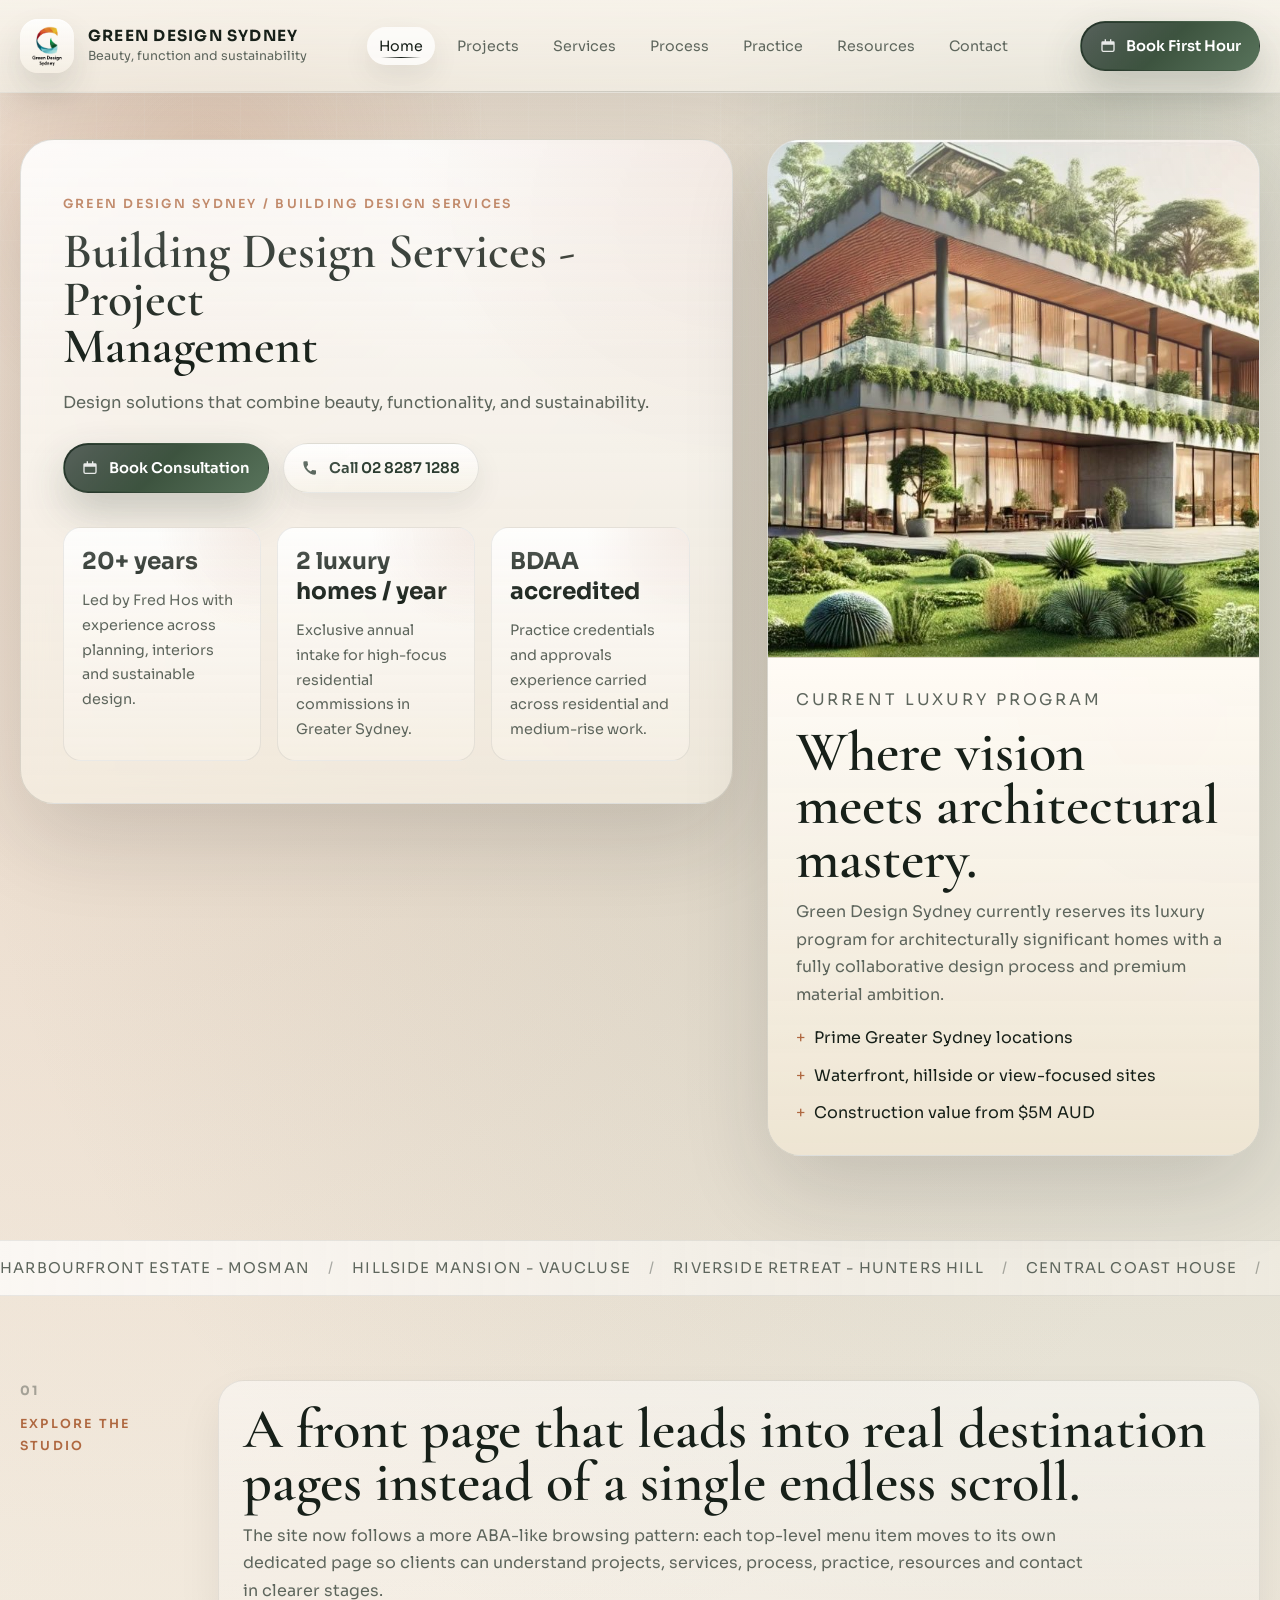
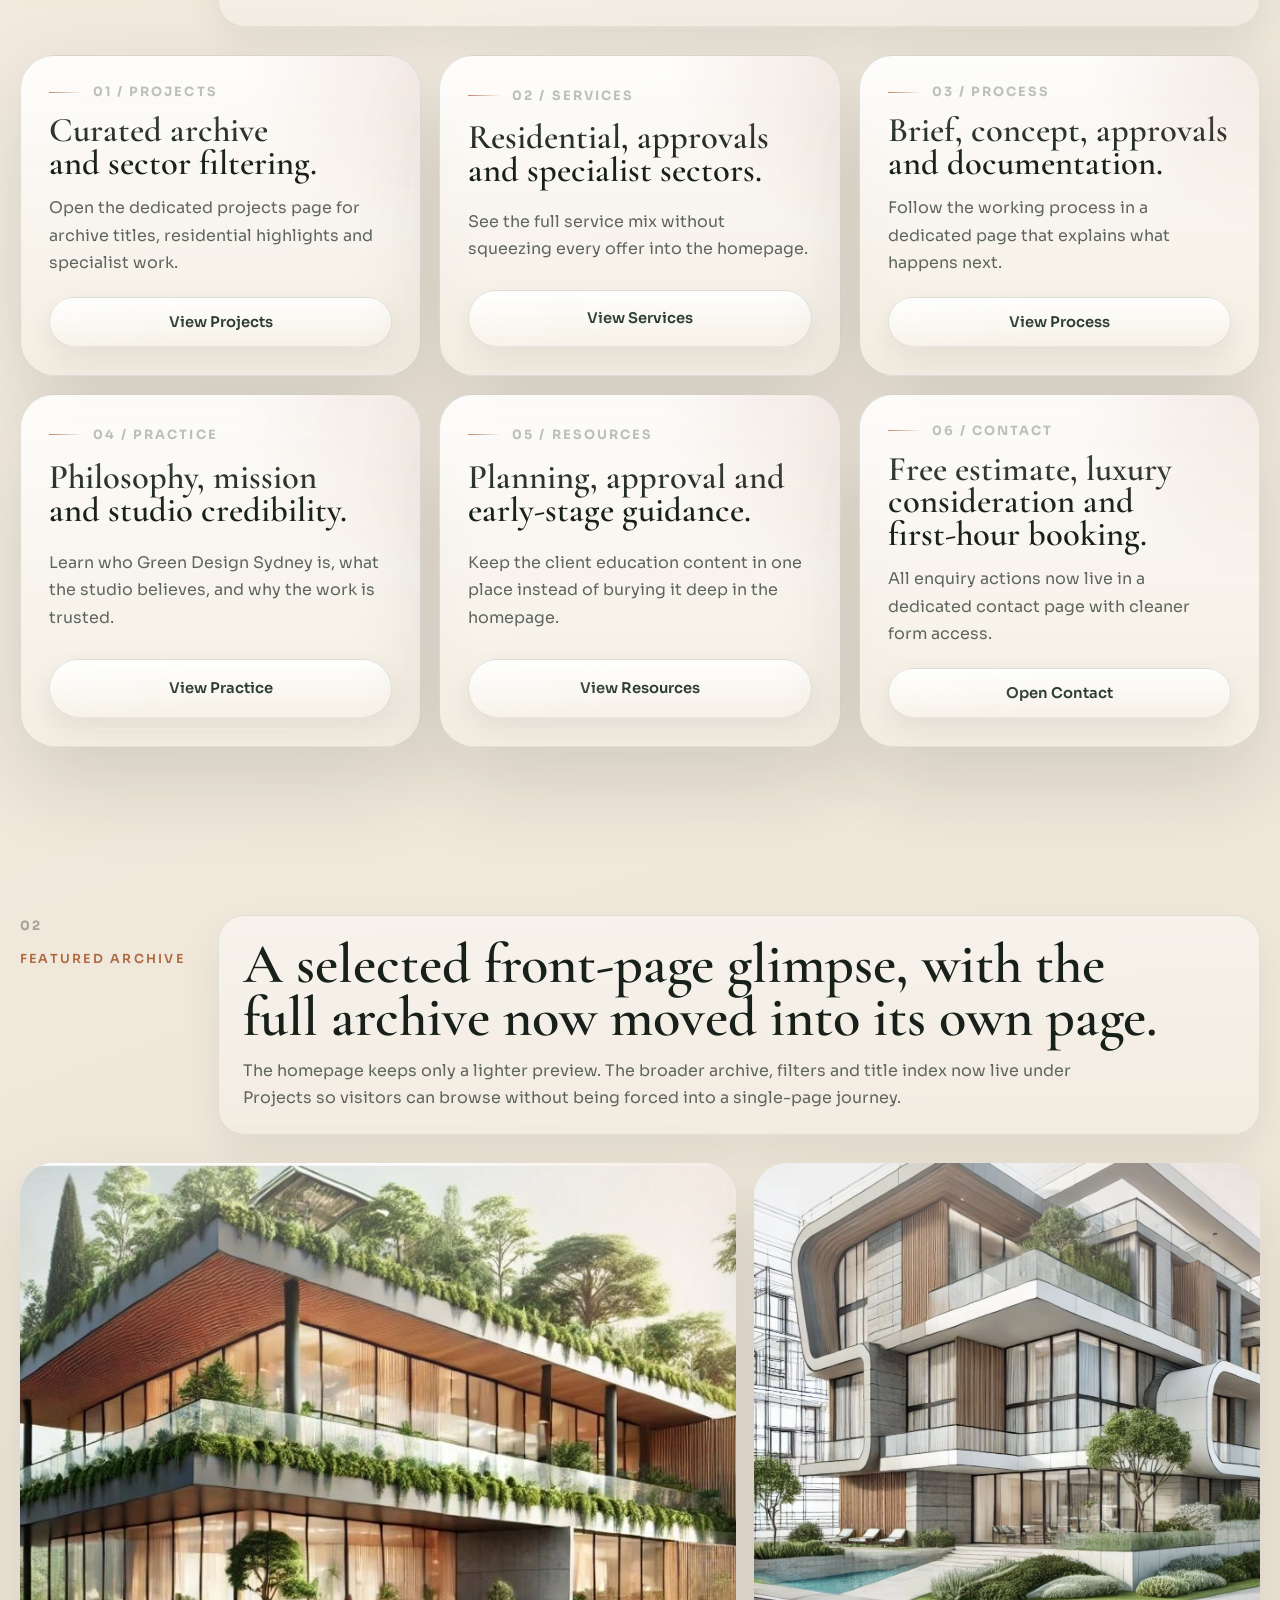
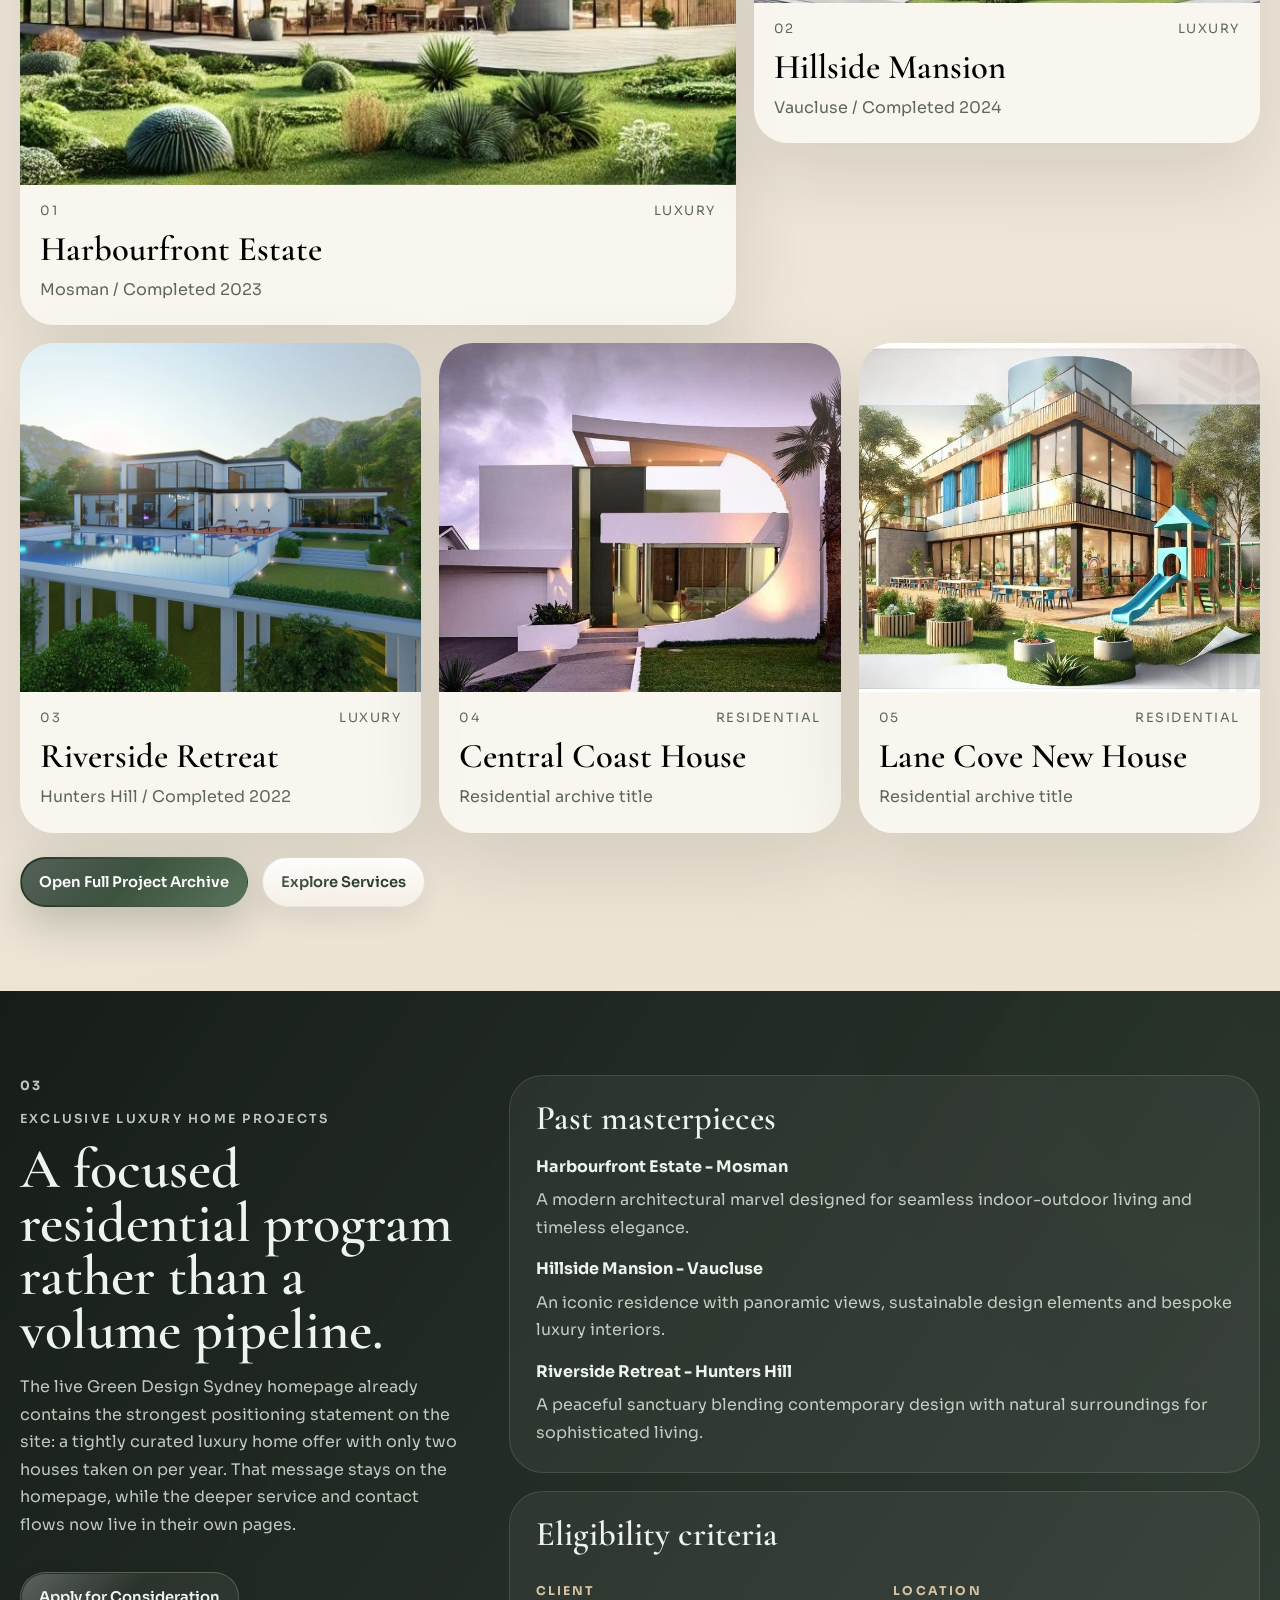
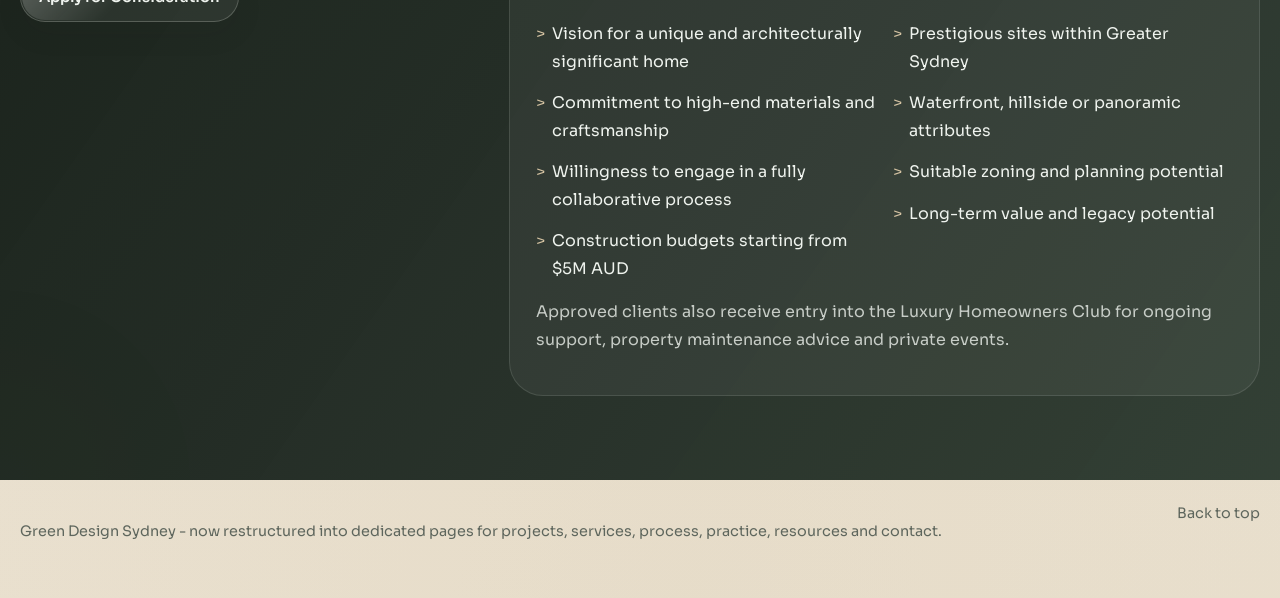
==== commit 0d68aec2: "Premium viw" ====
--- a/index.html
+++ b/index.html
@@ -68,7 +68,7 @@
           <div class="hero__copy reveal">
             <p class="eyebrow">Green Design Sydney / Building design services</p>
             <h1 class="hero__title">
-              <span class="hero__title-line">Building Design Services -</span>
+              <span class="hero__title-line">Building Design Services&nbsp;-</span>
               <span class="hero__title-rest">Project Management</span>
             </h1>
             <p class="hero__lede">
--- a/styles.css
+++ b/styles.css
@@ -2,6 +2,8 @@
   --bg: #f1ede3;
   --bg-soft: #e5e0d3;
   --surface: rgba(251, 249, 243, 0.88);
+  --surface-raised: rgba(255, 255, 255, 0.84);
+  --surface-mist: rgba(255, 255, 255, 0.58);
   --surface-strong: #faf7ef;
   --surface-dark: #20251f;
   --text: #172019;
@@ -13,12 +15,19 @@
   --clay: #af6840;
   --sand: #d5c3a3;
   --shadow: 0 30px 80px rgba(25, 31, 26, 0.12);
+  --shadow-lg: 0 34px 88px rgba(25, 31, 26, 0.14);
+  --shadow-hover: 0 42px 110px rgba(25, 31, 26, 0.18);
   --radius-xl: 34px;
   --radius-lg: 26px;
   --radius-md: 18px;
   --radius-sm: 12px;
   --wrap: min(1240px, calc(100% - 36px));
   --header-height: 92px;
+  --icon-calendar: url("data:image/svg+xml,%3Csvg xmlns='http://www.w3.org/2000/svg' viewBox='0 0 24 24'%3E%3Cpath fill='black' d='M7 2h2v3H7V2Zm8 0h2v3h-2V2ZM4 5h16a2 2 0 0 1 2 2v11a3 3 0 0 1-3 3H5a3 3 0 0 1-3-3V7a2 2 0 0 1 2-2Zm0 5v8a1 1 0 0 0 1 1h14a1 1 0 0 0 1-1v-8H4Z'/%3E%3C/svg%3E");
+  --icon-phone: url("data:image/svg+xml,%3Csvg xmlns='http://www.w3.org/2000/svg' viewBox='0 0 24 24'%3E%3Cpath fill='black' d='M6.62 10.79a15.46 15.46 0 0 0 6.59 6.59l2.2-2.2a1 1 0 0 1 1-.24 11.38 11.38 0 0 0 3.58.57 1 1 0 0 1 1 1V20a2 2 0 0 1-2 2C10.85 22 2 13.15 2 4a2 2 0 0 1 2-2h3.49a1 1 0 0 1 1 1 11.38 11.38 0 0 0 .57 3.58 1 1 0 0 1-.24 1Z'/%3E%3C/svg%3E");
+  --icon-map: url("data:image/svg+xml,%3Csvg xmlns='http://www.w3.org/2000/svg' viewBox='0 0 24 24'%3E%3Cpath fill='black' d='M12 2a7 7 0 0 1 7 7c0 4.64-5.14 10.52-6.37 11.87a.83.83 0 0 1-1.26 0C10.14 19.52 5 13.64 5 9a7 7 0 0 1 7-7Zm0 9.5A2.5 2.5 0 1 0 12 6a2.5 2.5 0 0 0 0 5.5Z'/%3E%3C/svg%3E");
+  --icon-instagram: url("data:image/svg+xml,%3Csvg xmlns='http://www.w3.org/2000/svg' viewBox='0 0 24 24'%3E%3Cpath fill='black' d='M7 2h10a5 5 0 0 1 5 5v10a5 5 0 0 1-5 5H7a5 5 0 0 1-5-5V7a5 5 0 0 1 5-5Zm0 2.2A2.8 2.8 0 0 0 4.2 7v10A2.8 2.8 0 0 0 7 19.8h10a2.8 2.8 0 0 0 2.8-2.8V7A2.8 2.8 0 0 0 17 4.2Zm5 2.3A5.5 5.5 0 1 1 6.5 12 5.51 5.51 0 0 1 12 6.5Zm0 2.2a3.3 3.3 0 1 0 3.3 3.3A3.31 3.31 0 0 0 12 8.7Zm5.6-2.85a1.2 1.2 0 1 1-1.2 1.2 1.2 1.2 0 0 1 1.2-1.2Z'/%3E%3C/svg%3E");
+  --icon-facebook: url("data:image/svg+xml,%3Csvg xmlns='http://www.w3.org/2000/svg' viewBox='0 0 24 24'%3E%3Cpath fill='black' d='M13.5 22v-8.2h2.77l.42-3.21H13.5V8.53c0-.93.26-1.56 1.59-1.56h1.7V4.1a22.66 22.66 0 0 0-2.48-.13c-2.45 0-4.13 1.5-4.13 4.24v2.36H7.4v3.21h2.78V22Z'/%3E%3C/svg%3E");
 }
 
 *,
@@ -38,9 +47,10 @@
   color: var(--text);
   font-family: "Sora", sans-serif;
   background:
-    radial-gradient(circle at top left, rgba(175, 104, 64, 0.16), transparent 34%),
-    radial-gradient(circle at top right, rgba(76, 105, 80, 0.16), transparent 32%),
-    linear-gradient(160deg, #f6f1e7 0%, #efe8dc 48%, #ebe5d7 100%);
+    radial-gradient(circle at 10% 8%, rgba(175, 104, 64, 0.18), transparent 26%),
+    radial-gradient(circle at 88% 12%, rgba(76, 105, 80, 0.18), transparent 24%),
+    radial-gradient(circle at 54% 100%, rgba(213, 195, 163, 0.22), transparent 30%),
+    linear-gradient(160deg, #f8f3e9 0%, #f0e8db 44%, #ebe3d3 100%);
 }
 
 body.nav-open {
@@ -107,13 +117,24 @@
   top: 0;
   z-index: 30;
   backdrop-filter: blur(18px);
-  background: rgba(241, 237, 227, 0.72);
+  background: linear-gradient(180deg, rgba(248, 244, 236, 0.9), rgba(241, 237, 227, 0.76));
   border-bottom: 1px solid rgba(23, 32, 25, 0.08);
+  box-shadow: 0 18px 42px rgba(25, 31, 26, 0.08);
+}
+
+.site-header::after {
+  position: absolute;
+  right: 0;
+  bottom: 0;
+  left: 0;
+  height: 1px;
+  background: linear-gradient(90deg, transparent, rgba(23, 32, 25, 0.16), transparent);
+  content: "";
 }
 
 .site-header__inner {
   display: grid;
-  gap: 20px;
+  gap: 14px;
   align-items: center;
   min-height: var(--header-height);
   grid-template-columns: auto 1fr auto;
@@ -130,6 +151,12 @@
   width: 54px;
   height: 54px;
   object-fit: contain;
+  border-radius: 18px;
+  background: linear-gradient(180deg, rgba(255, 255, 255, 0.88), rgba(245, 239, 228, 0.76));
+  box-shadow:
+    inset 0 1px 0 rgba(255, 255, 255, 0.72),
+    0 16px 32px rgba(25, 31, 26, 0.12);
+  padding: 7px;
 }
 
 .brand__text {
@@ -153,39 +180,47 @@
 .site-nav {
   display: inline-flex;
   flex-wrap: wrap;
-  gap: 12px 18px;
+  gap: 8px 10px;
   justify-content: center;
 }
 
 .site-nav a {
   position: relative;
   color: var(--muted);
-  font-size: 0.92rem;
-  padding-bottom: 3px;
-  transition: color 180ms ease;
+  font-size: 0.89rem;
+  border-radius: 999px;
+  padding: 10px 12px;
+  white-space: nowrap;
+  transition:
+    color 180ms ease,
+    background 180ms ease,
+    box-shadow 180ms ease;
 }
 
 .site-nav a::after {
   position: absolute;
-  right: 0;
-  bottom: 0;
-  left: 0;
+  inset: auto 14px 7px;
   height: 1px;
-  background: currentColor;
-  transform: scaleX(0);
-  transform-origin: left;
-  transition: transform 180ms ease;
+  background: linear-gradient(90deg, transparent, currentColor, transparent);
+  transform: scaleX(0.6);
+  opacity: 0;
+  transition:
+    transform 180ms ease,
+    opacity 180ms ease;
   content: "";
 }
 
 .site-nav a:hover,
 .site-nav a.is-current {
   color: var(--text);
+  background: rgba(255, 255, 255, 0.72);
+  box-shadow: 0 12px 28px rgba(25, 31, 26, 0.08);
 }
 
 .site-nav a:hover::after,
 .site-nav a.is-current::after {
   transform: scaleX(1);
+  opacity: 1;
 }
 
 .menu-toggle {
@@ -201,32 +236,58 @@
   display: inline-flex;
   align-items: center;
   justify-content: center;
+  gap: 10px;
   min-height: 50px;
+  position: relative;
   border-radius: 999px;
   border: 1px solid transparent;
   padding: 12px 18px;
   font-size: 0.92rem;
   font-weight: 600;
+  overflow: hidden;
   transition:
     transform 180ms ease,
     box-shadow 180ms ease,
     background 180ms ease,
-    border-color 180ms ease;
+    border-color 180ms ease,
+    color 180ms ease;
+}
+
+.button::after {
+  position: absolute;
+  inset: 1px;
+  border-radius: inherit;
+  background: linear-gradient(135deg, rgba(255, 255, 255, 0.24), transparent 48%);
+  pointer-events: none;
+  content: "";
 }
 
 .button:hover {
-  transform: translateY(-1px);
+  transform: translateY(-2px);
+}
+
+.button:focus-visible {
+  outline: none;
+  box-shadow:
+    0 0 0 4px rgba(76, 105, 80, 0.16),
+    0 18px 42px rgba(25, 31, 26, 0.16);
 }
 
 .button--primary {
   color: #fff;
-  background: linear-gradient(135deg, var(--forest), var(--olive));
-  box-shadow: 0 16px 36px rgba(44, 61, 49, 0.22);
+  background: linear-gradient(135deg, #223027 0%, #3f5641 52%, #58735b 100%);
+  box-shadow: 0 18px 40px rgba(44, 61, 49, 0.24);
 }
 
 .button--ghost {
-  border-color: var(--line);
-  background: rgba(255, 255, 255, 0.68);
+  color: var(--forest);
+  border-color: rgba(23, 32, 25, 0.1);
+  background: linear-gradient(180deg, rgba(255, 255, 255, 0.92), rgba(246, 241, 231, 0.82));
+  box-shadow: 0 12px 28px rgba(25, 31, 26, 0.08);
+}
+
+.button--ghost:hover {
+  border-color: rgba(175, 104, 64, 0.24);
 }
 
 .eyebrow,
@@ -301,13 +362,76 @@
 .practice-gallery__card {
   border: 1px solid var(--line);
   border-radius: var(--radius-xl);
-  background: var(--surface);
-  box-shadow: var(--shadow);
+  background: linear-gradient(180deg, var(--surface-raised), rgba(246, 240, 228, 0.7));
+  box-shadow: var(--shadow-lg);
   backdrop-filter: blur(14px);
 }
 
+.hero__copy,
+.hero__visual,
+.portal-card,
+.project-card__button,
+.service-card,
+.resource-panel,
+.contact-form,
+.contact-card,
+.metric-card,
+.practice-gallery__card,
+.archive-index,
+.approval-panel,
+.resource-highlight,
+.faq-item {
+  position: relative;
+  overflow: hidden;
+  transition:
+    transform 220ms ease,
+    box-shadow 220ms ease,
+    border-color 220ms ease,
+    background 220ms ease;
+}
+
+.hero__copy::before,
+.hero__visual::before,
+.portal-card::before,
+.project-card__button::before,
+.service-card::before,
+.resource-panel::before,
+.contact-form::before,
+.contact-card::before,
+.metric-card::before,
+.practice-gallery__card::before,
+.archive-index::before,
+.approval-panel::before,
+.resource-highlight::before,
+.faq-item::before {
+  position: absolute;
+  inset: 0;
+  background:
+    radial-gradient(circle at top right, rgba(175, 104, 64, 0.12), transparent 34%),
+    linear-gradient(180deg, rgba(255, 255, 255, 0.32), transparent 34%);
+  pointer-events: none;
+  content: "";
+}
+
+.portal-card:hover,
+.project-card__button:hover,
+.service-card:hover,
+.resource-panel:hover,
+.contact-form:hover,
+.contact-card:hover,
+.metric-card:hover,
+.practice-gallery__card:hover,
+.archive-index:hover,
+.approval-panel:hover,
+.resource-highlight:hover,
+.faq-item:hover {
+  transform: translateY(-4px);
+  border-color: rgba(23, 32, 25, 0.16);
+  box-shadow: var(--shadow-hover);
+}
+
 .hero__copy {
-  padding: 38px;
+  padding: 42px;
 }
 
 .hero__lede {
@@ -318,13 +442,14 @@
 }
 
 .hero__title {
-  font-size: clamp(2.6rem, 5.2vw, 4.8rem);
-  max-width: 11ch;
+  font-size: clamp(2.35rem, 3.9vw, 3.55rem);
+  max-width: 100%;
 }
 
 .hero__title-line,
 .hero__title-rest {
   display: block;
+  max-width: 7ch;
 }
 
 .hero__title-line {
@@ -348,7 +473,7 @@
 .metric-card {
   min-height: 100%;
   border-radius: var(--radius-md);
-  background: rgba(255, 255, 255, 0.72);
+  background: linear-gradient(180deg, rgba(255, 255, 255, 0.78), rgba(247, 241, 231, 0.68));
   border: 1px solid rgba(23, 32, 25, 0.08);
   padding: 18px;
 }
@@ -378,12 +503,15 @@
   min-height: 100%;
   border: 1px solid var(--line);
   border-radius: var(--radius-xl);
-  background: var(--surface);
-  box-shadow: var(--shadow);
-  padding: 24px;
+  background: linear-gradient(180deg, rgba(255, 255, 255, 0.84), rgba(245, 239, 228, 0.72));
+  box-shadow: var(--shadow-lg);
+  padding: 28px;
 }
 
 .portal-card__index {
+  display: inline-flex;
+  align-items: center;
+  gap: 10px;
   color: rgba(23, 32, 25, 0.35);
   font-size: 0.8rem;
   font-weight: 700;
@@ -391,6 +519,13 @@
   text-transform: uppercase;
 }
 
+.portal-card__index::before {
+  width: 34px;
+  height: 1px;
+  background: linear-gradient(90deg, var(--clay), transparent);
+  content: "";
+}
+
 .portal-card p {
   margin: 0;
   color: var(--muted);
@@ -426,7 +561,9 @@
   display: grid;
   gap: 12px;
   padding: 28px;
-  background: linear-gradient(180deg, rgba(250, 247, 239, 0.9), rgba(233, 226, 212, 0.78));
+  background:
+    linear-gradient(180deg, rgba(255, 252, 246, 0.92), rgba(237, 227, 208, 0.84)),
+    radial-gradient(circle at top right, rgba(175, 104, 64, 0.16), transparent 38%);
   border-top: 1px solid rgba(23, 32, 25, 0.08);
 }
 
@@ -458,7 +595,7 @@
 .ticker {
   overflow: hidden;
   border-block: 1px solid rgba(23, 32, 25, 0.08);
-  background: rgba(255, 255, 255, 0.5);
+  background: linear-gradient(90deg, rgba(255, 255, 255, 0.7), rgba(248, 244, 236, 0.48));
 }
 
 .ticker__track {
@@ -490,6 +627,14 @@
   align-items: start;
   margin-bottom: 28px;
   grid-template-columns: minmax(120px, 180px) minmax(0, 1fr);
+}
+
+.section-heading__content {
+  padding: 22px 24px;
+  border: 1px solid rgba(23, 32, 25, 0.08);
+  border-radius: var(--radius-lg);
+  background: linear-gradient(180deg, rgba(255, 255, 255, 0.46), rgba(255, 255, 255, 0.2));
+  box-shadow: 0 20px 44px rgba(25, 31, 26, 0.07);
 }
 
 .section-heading__content p,
@@ -631,8 +776,9 @@
   position: absolute;
   inset: 0;
   background:
-    linear-gradient(125deg, rgba(23, 32, 25, 0.98), rgba(46, 61, 50, 0.95)),
-    radial-gradient(circle at top right, rgba(175, 104, 64, 0.32), transparent 35%);
+    linear-gradient(125deg, rgba(18, 25, 20, 0.98), rgba(43, 57, 47, 0.96)),
+    radial-gradient(circle at top right, rgba(175, 104, 64, 0.34), transparent 32%),
+    radial-gradient(circle at bottom left, rgba(213, 195, 163, 0.12), transparent 28%);
   content: "";
 }
 
@@ -663,6 +809,7 @@
   margin-top: 18px;
   border-color: rgba(239, 243, 238, 0.22);
   background: rgba(255, 255, 255, 0.06);
+  color: #eff3ee;
 }
 
 .luxury-panels {
@@ -951,8 +1098,8 @@
 .contact-form {
   border: 1px solid var(--line);
   border-radius: var(--radius-xl);
-  background: var(--surface);
-  box-shadow: var(--shadow);
+  background: linear-gradient(180deg, rgba(255, 255, 255, 0.82), rgba(245, 239, 228, 0.7));
+  box-shadow: var(--shadow-lg);
   padding: 24px;
 }
 
@@ -1139,6 +1286,7 @@
   display: grid;
   gap: 16px;
   padding: 20px;
+  background: linear-gradient(180deg, rgba(255, 255, 255, 0.78), rgba(243, 236, 224, 0.7));
   grid-template-columns: repeat(2, minmax(0, 1fr));
 }
 
@@ -1147,7 +1295,7 @@
   gap: 10px;
   min-height: 100%;
   border-radius: var(--radius-md);
-  background: rgba(255, 255, 255, 0.76);
+  background: linear-gradient(180deg, rgba(255, 255, 255, 0.84), rgba(247, 241, 231, 0.72));
   border: 1px solid rgba(23, 32, 25, 0.08);
   padding: 20px;
 }
@@ -1161,6 +1309,64 @@
   color: var(--forest);
   font-size: 0.92rem;
   font-weight: 600;
+  display: inline-flex;
+  align-items: center;
+  gap: 10px;
+  width: fit-content;
+  padding: 8px 14px;
+  border-radius: 999px;
+  background: rgba(76, 105, 80, 0.08);
+  transition:
+    transform 180ms ease,
+    background 180ms ease,
+    color 180ms ease;
+}
+
+.contact-card a:hover {
+  background: rgba(76, 105, 80, 0.14);
+  transform: translateX(2px);
+}
+
+.contact-card a + a {
+  margin-top: 2px;
+}
+
+:where(.site-header__cta, a[href$="#booking"], a[data-booking-url], a[href^="tel:"], a[href*="google.com/maps"], a[href*="instagram.com"], a[href*="facebook.com"]) {
+  align-items: center;
+  gap: 10px;
+}
+
+a[href$="#booking"],
+a[data-booking-url],
+.site-header__cta {
+  --icon: var(--icon-calendar);
+}
+
+a[href^="tel:"] {
+  --icon: var(--icon-phone);
+}
+
+a[href*="google.com/maps"] {
+  --icon: var(--icon-map);
+}
+
+a[href*="instagram.com"] {
+  --icon: var(--icon-instagram);
+}
+
+a[href*="facebook.com"] {
+  --icon: var(--icon-facebook);
+}
+
+:where(.site-header__cta, a[href$="#booking"], a[data-booking-url], a[href^="tel:"], a[href*="google.com/maps"], a[href*="instagram.com"], a[href*="facebook.com"])::before {
+  width: 1.05rem;
+  height: 1.05rem;
+  flex: 0 0 1.05rem;
+  background: currentColor;
+  opacity: 0.88;
+  -webkit-mask: var(--icon) center / contain no-repeat;
+  mask: var(--icon) center / contain no-repeat;
+  content: "";
 }
 
 .luxury-card--form .enquiry-form {
@@ -1410,7 +1616,7 @@
 
 @media (max-width: 640px) {
   :root {
-    --wrap: min(100% - 20px, 100%);
+    --wrap: calc(100% - 20px);
   }
 
   .section {
@@ -1428,18 +1634,29 @@
     padding: 20px;
   }
 
+  .hero__actions .button,
+  .contact-actions .button,
+  .form-actions .button,
+  .form-actions a.button {
+    width: 100%;
+  }
+
   .hero__metrics {
     grid-template-columns: 1fr;
   }
 
   .hero__title {
-    font-size: clamp(2rem, 10vw, 2.8rem);
+    font-size: clamp(1.85rem, 8.8vw, 2.35rem);
     max-width: 100%;
     line-height: 1.02;
   }
 
   .hero__title-line {
     white-space: normal;
+  }
+
+  .hero__title-rest {
+    max-width: 8ch;
   }
 
   .hero__lede {
@@ -1460,6 +1677,10 @@
     display: none;
   }
 
+  .section-heading__content {
+    padding: 18px;
+  }
+
   .site-footer__inner {
     flex-direction: column;
   }
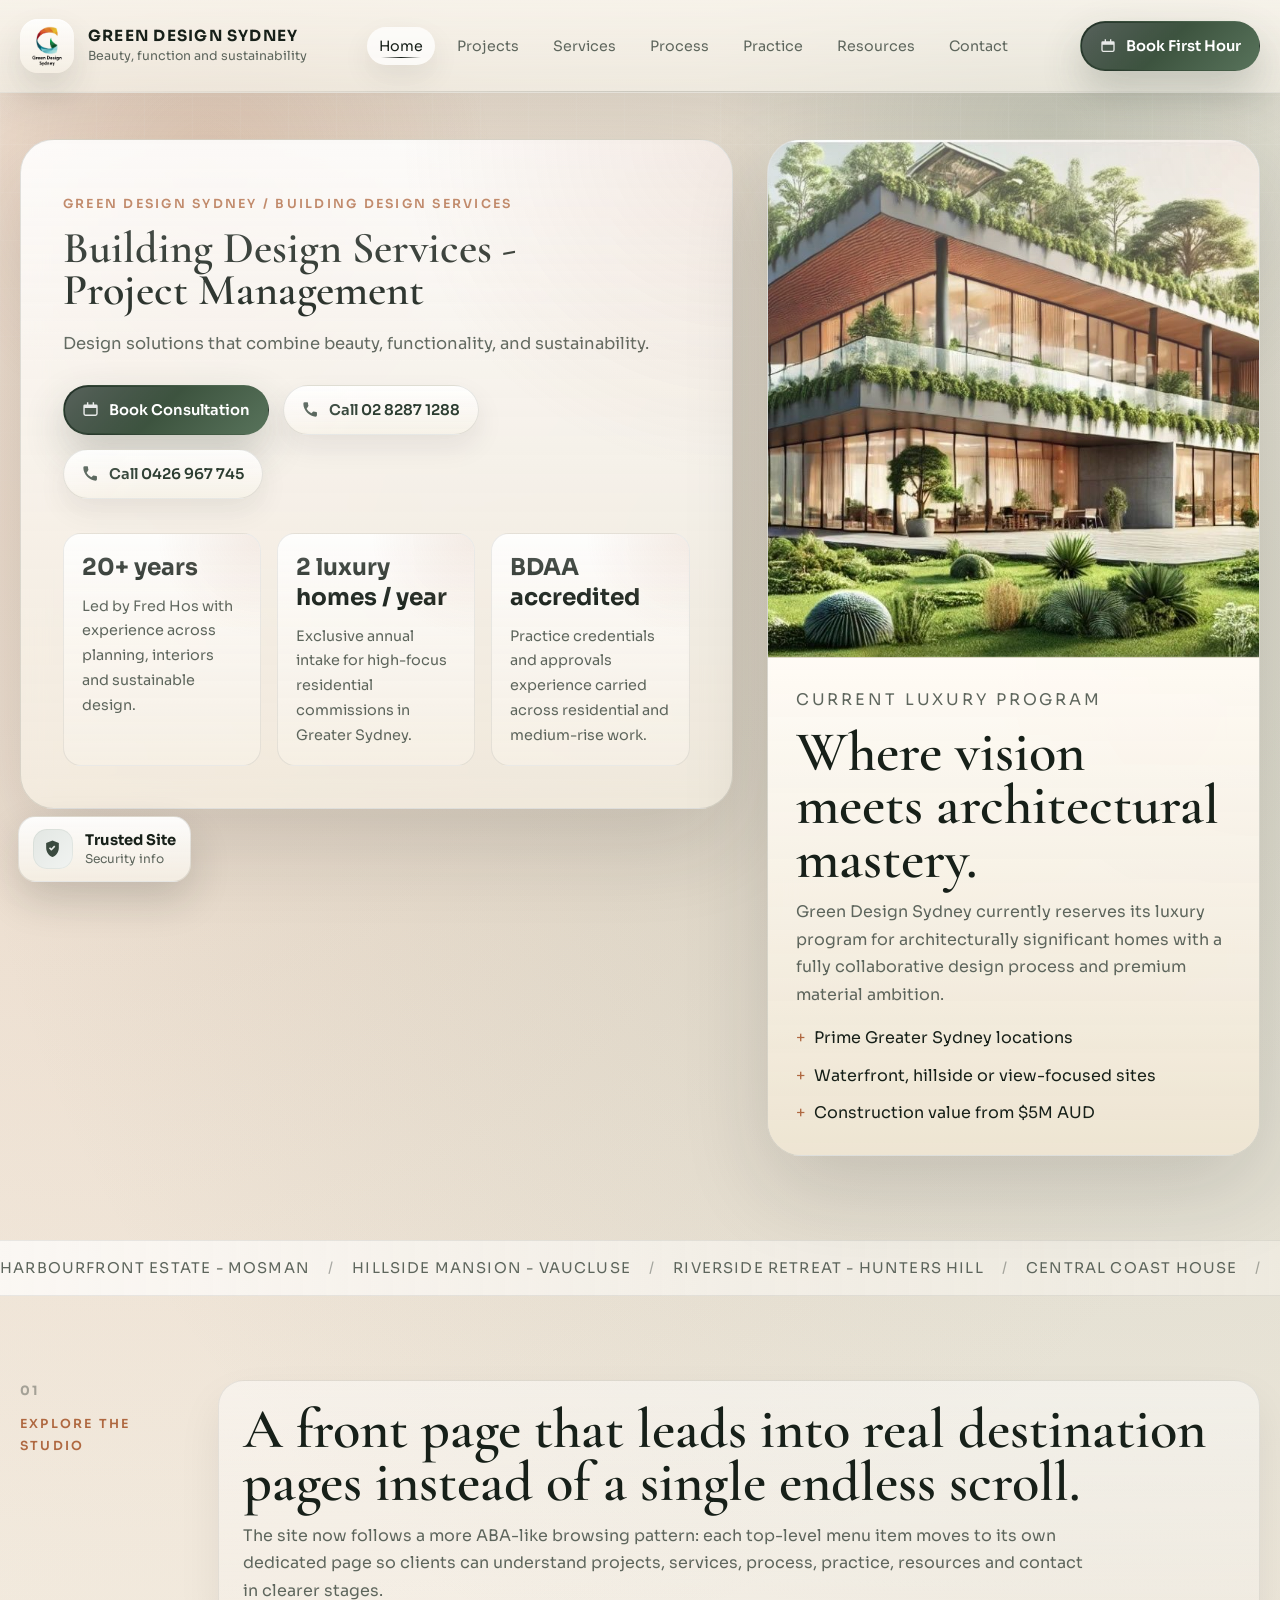
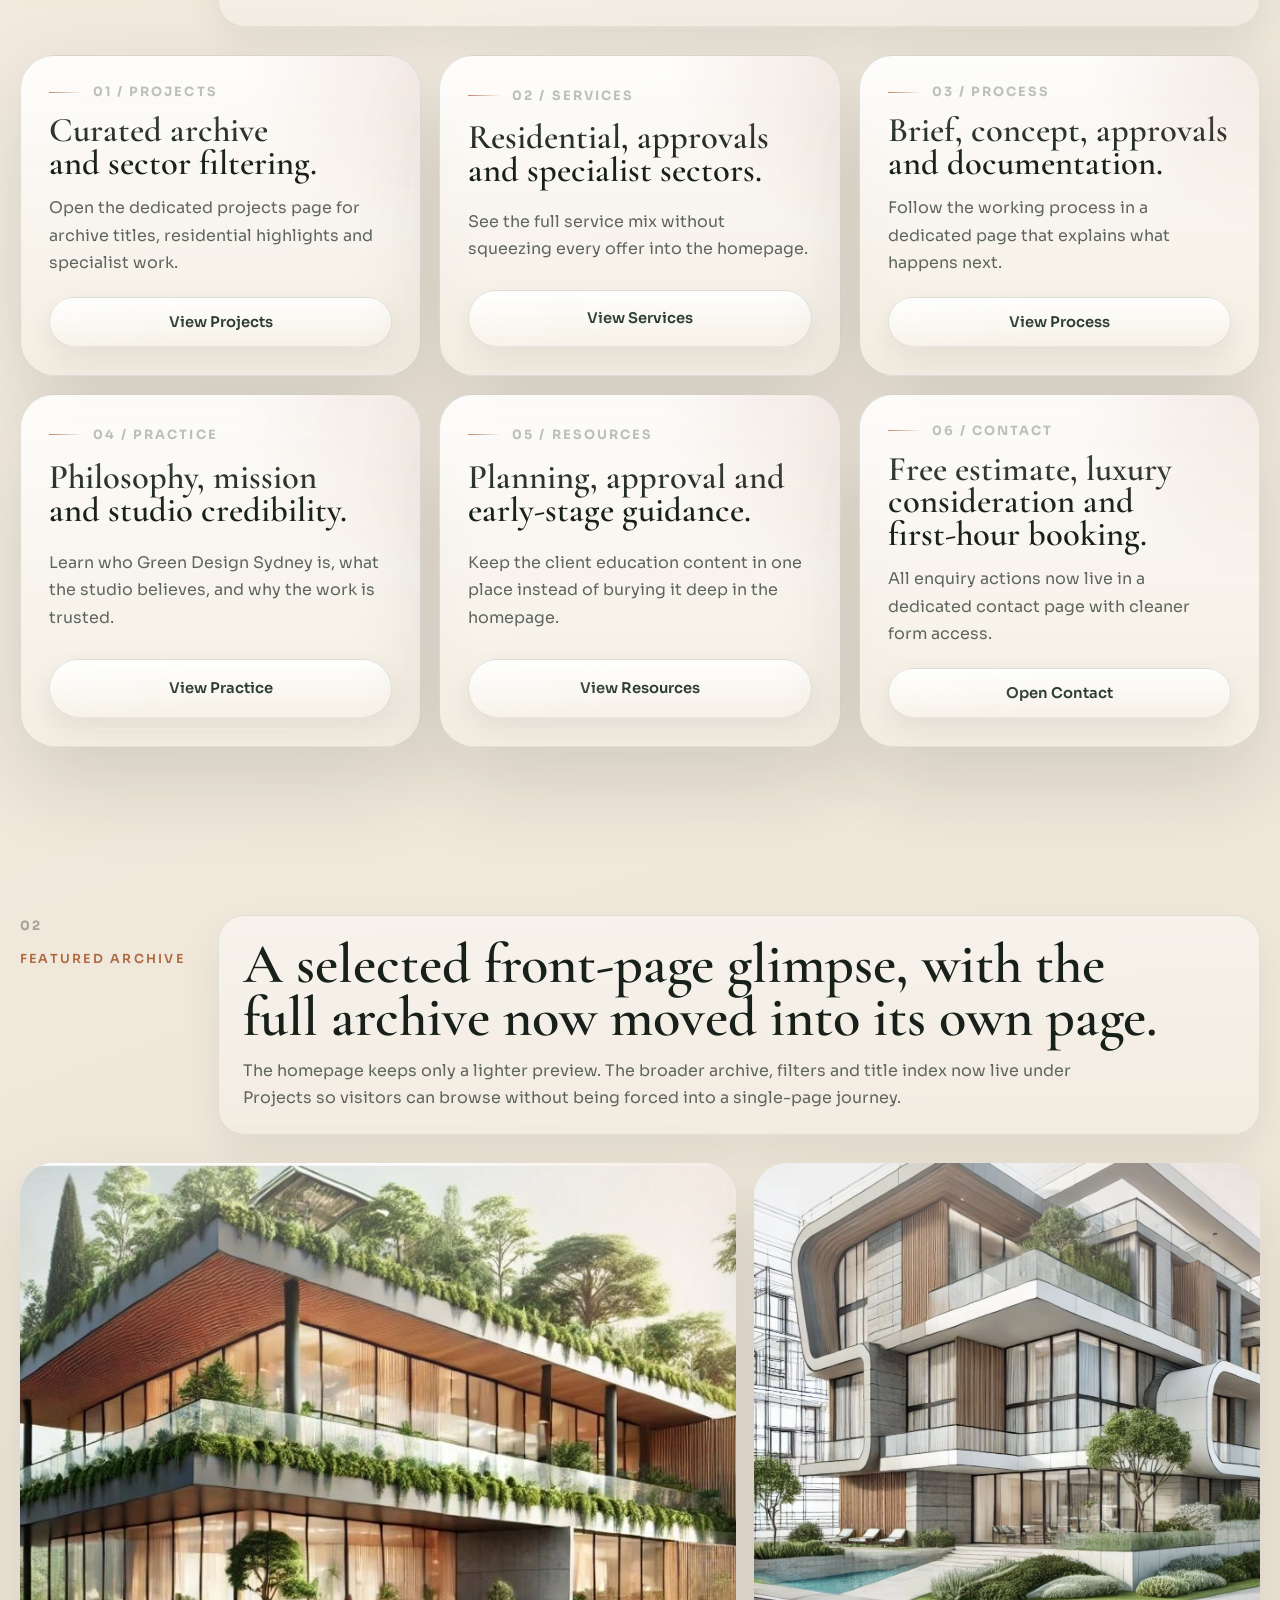
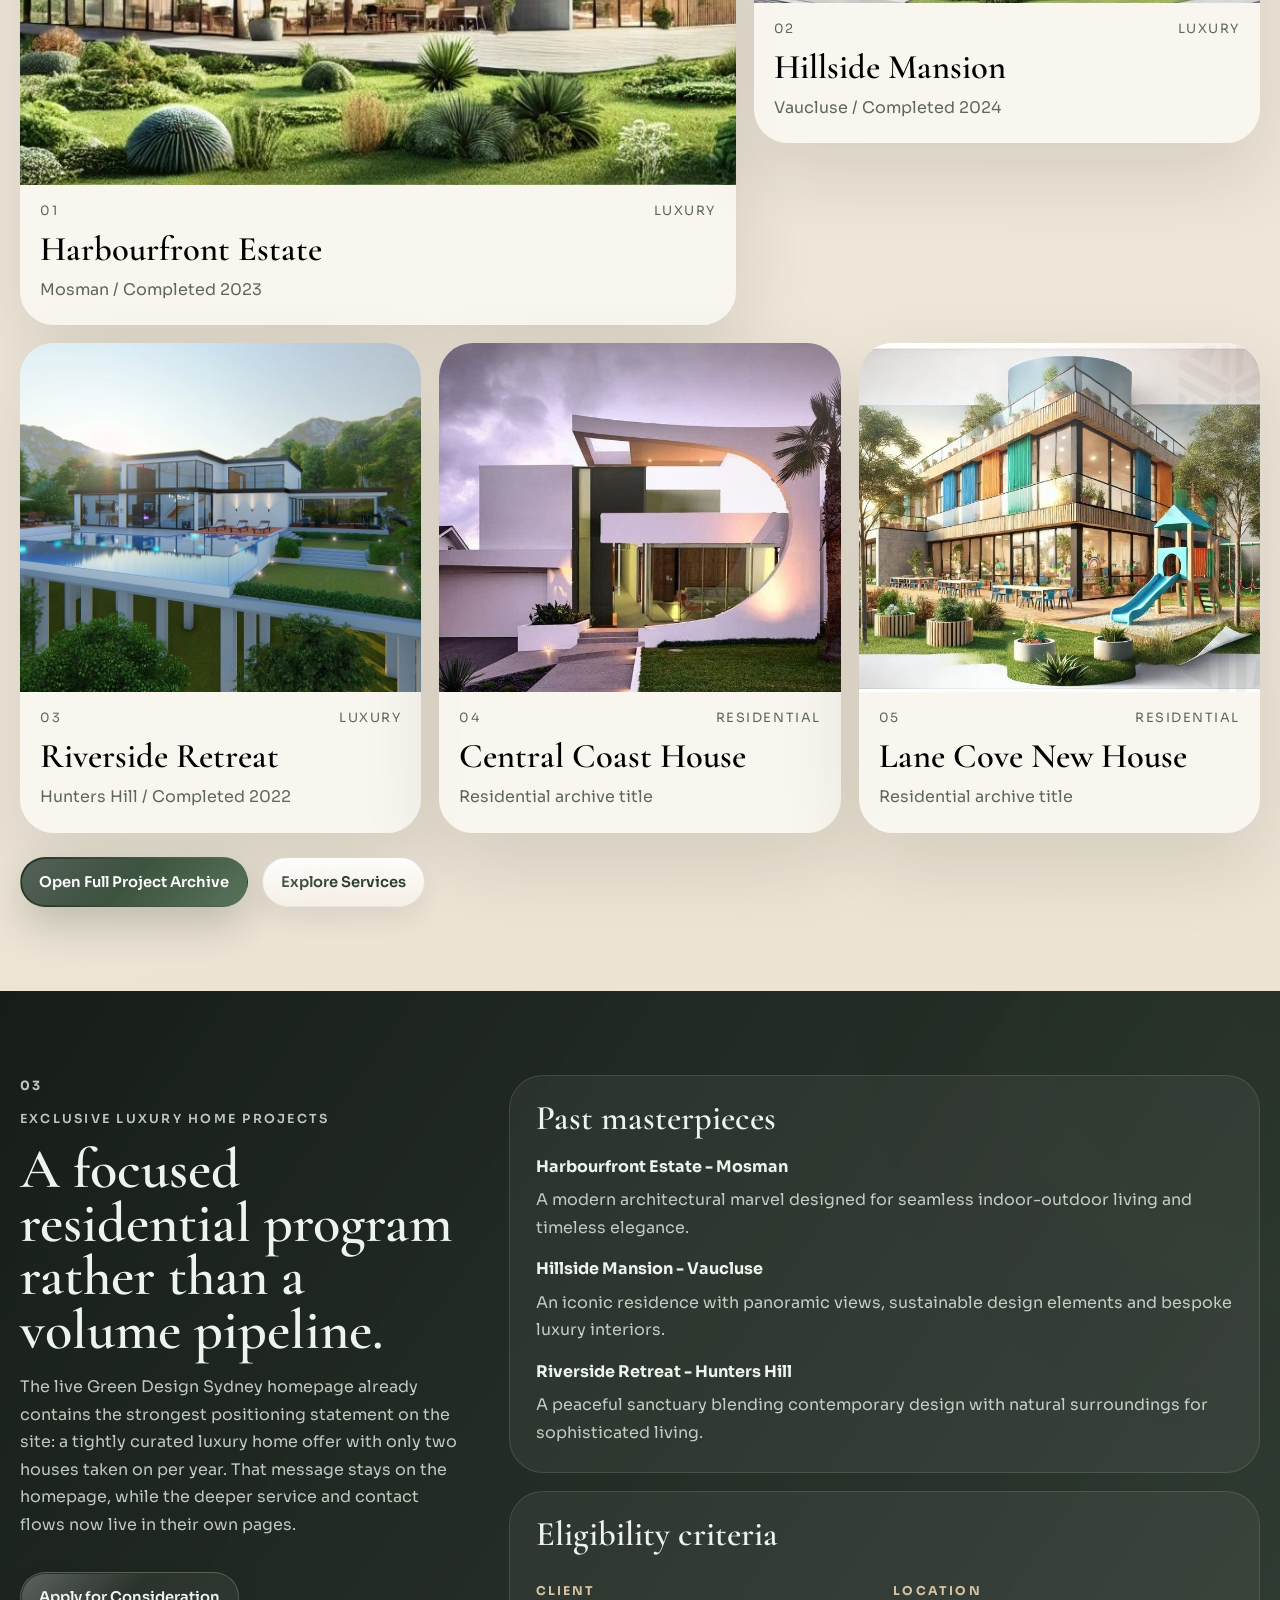
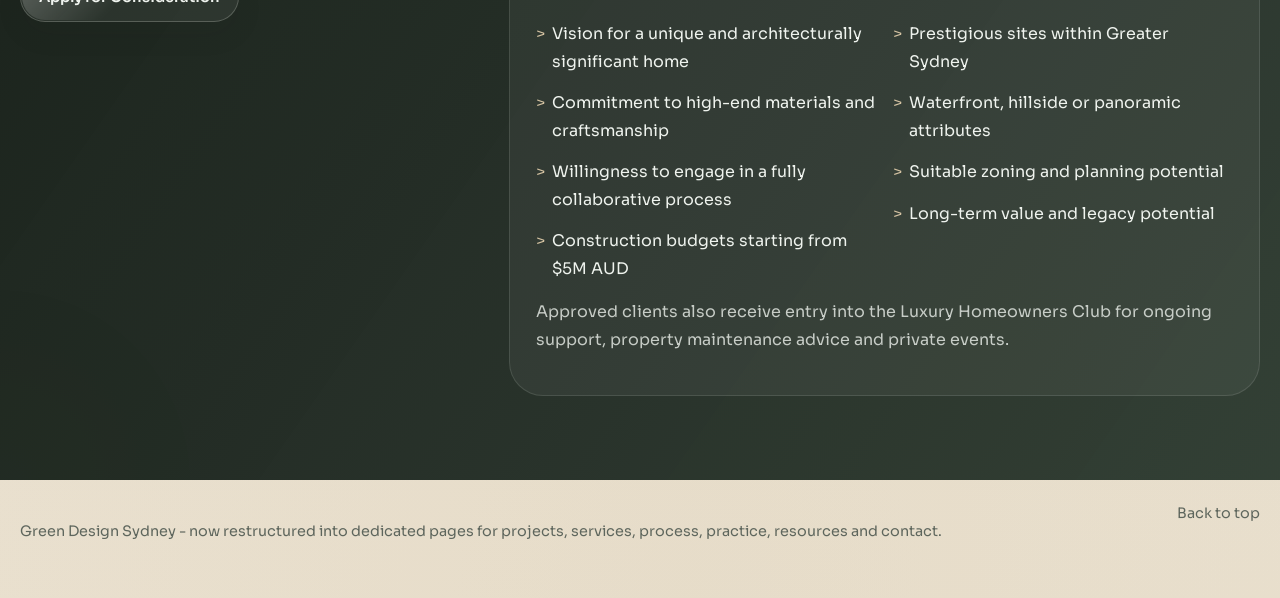
==== commit c87c3dd7: "Fix minor errors" ====
--- a/index.html
+++ b/index.html
@@ -69,7 +69,7 @@
             <p class="eyebrow">Green Design Sydney / Building design services</p>
             <h1 class="hero__title">
               <span class="hero__title-line">Building Design Services&nbsp;-</span>
-              <span class="hero__title-rest">Project Management</span>
+              <span class="hero__title-rest">Project&nbsp;Management</span>
             </h1>
             <p class="hero__lede">
               Design solutions that combine beauty, functionality, and sustainability.
@@ -78,6 +78,7 @@
             <div class="hero__actions">
               <a class="button button--primary" href="./contact.html#booking">Book Consultation</a>
               <a class="button button--ghost" href="tel:+61282871288">Call 02 8287 1288</a>
+              <a class="button button--ghost" href="tel:+61426967745">Call 0426 967 745</a>
             </div>
 
             <div class="hero__metrics">
--- a/styles.css
+++ b/styles.css
@@ -28,6 +28,7 @@
   --icon-map: url("data:image/svg+xml,%3Csvg xmlns='http://www.w3.org/2000/svg' viewBox='0 0 24 24'%3E%3Cpath fill='black' d='M12 2a7 7 0 0 1 7 7c0 4.64-5.14 10.52-6.37 11.87a.83.83 0 0 1-1.26 0C10.14 19.52 5 13.64 5 9a7 7 0 0 1 7-7Zm0 9.5A2.5 2.5 0 1 0 12 6a2.5 2.5 0 0 0 0 5.5Z'/%3E%3C/svg%3E");
   --icon-instagram: url("data:image/svg+xml,%3Csvg xmlns='http://www.w3.org/2000/svg' viewBox='0 0 24 24'%3E%3Cpath fill='black' d='M7 2h10a5 5 0 0 1 5 5v10a5 5 0 0 1-5 5H7a5 5 0 0 1-5-5V7a5 5 0 0 1 5-5Zm0 2.2A2.8 2.8 0 0 0 4.2 7v10A2.8 2.8 0 0 0 7 19.8h10a2.8 2.8 0 0 0 2.8-2.8V7A2.8 2.8 0 0 0 17 4.2Zm5 2.3A5.5 5.5 0 1 1 6.5 12 5.51 5.51 0 0 1 12 6.5Zm0 2.2a3.3 3.3 0 1 0 3.3 3.3A3.31 3.31 0 0 0 12 8.7Zm5.6-2.85a1.2 1.2 0 1 1-1.2 1.2 1.2 1.2 0 0 1 1.2-1.2Z'/%3E%3C/svg%3E");
   --icon-facebook: url("data:image/svg+xml,%3Csvg xmlns='http://www.w3.org/2000/svg' viewBox='0 0 24 24'%3E%3Cpath fill='black' d='M13.5 22v-8.2h2.77l.42-3.21H13.5V8.53c0-.93.26-1.56 1.59-1.56h1.7V4.1a22.66 22.66 0 0 0-2.48-.13c-2.45 0-4.13 1.5-4.13 4.24v2.36H7.4v3.21h2.78V22Z'/%3E%3C/svg%3E");
+  --icon-shield: url("data:image/svg+xml,%3Csvg xmlns='http://www.w3.org/2000/svg' viewBox='0 0 24 24'%3E%3Cpath fill='black' d='M12 2 4 5v6c0 5.25 3.4 10.16 8 11.8 4.6-1.64 8-6.55 8-11.8V5Zm3.53 7.78-4.28 4.28a1 1 0 0 1-1.42 0l-2.36-2.36 1.42-1.42 1.65 1.66 3.57-3.58Z'/%3E%3C/svg%3E");
 }
 
 *,
@@ -179,9 +180,10 @@
 
 .site-nav {
   display: inline-flex;
-  flex-wrap: wrap;
+  flex-wrap: nowrap;
   gap: 8px 10px;
   justify-content: center;
+  min-width: 0;
 }
 
 .site-nav a {
@@ -288,6 +290,10 @@
 
 .button--ghost:hover {
   border-color: rgba(175, 104, 64, 0.24);
+}
+
+.site-header__cta {
+  white-space: nowrap;
 }
 
 .eyebrow,
@@ -442,14 +448,15 @@
 }
 
 .hero__title {
-  font-size: clamp(2.35rem, 3.9vw, 3.55rem);
+  font-size: clamp(2.2rem, 3.45vw, 3.25rem);
   max-width: 100%;
 }
 
 .hero__title-line,
 .hero__title-rest {
   display: block;
-  max-width: 7ch;
+  max-width: none;
+  white-space: nowrap;
 }
 
 .hero__title-line {
@@ -1331,13 +1338,13 @@
   margin-top: 2px;
 }
 
-:where(.site-header__cta, a[href$="#booking"], a[data-booking-url], a[href^="tel:"], a[href*="google.com/maps"], a[href*="instagram.com"], a[href*="facebook.com"]) {
+:where(.site-header__cta, a[href$="#booking"], [data-booking-sheet-toggle], a[href^="tel:"], a[href*="google.com/maps"], a[href*="instagram.com"], a[href*="facebook.com"]) {
   align-items: center;
   gap: 10px;
 }
 
 a[href$="#booking"],
-a[data-booking-url],
+[data-booking-sheet-toggle],
 .site-header__cta {
   --icon: var(--icon-calendar);
 }
@@ -1358,7 +1365,7 @@
   --icon: var(--icon-facebook);
 }
 
-:where(.site-header__cta, a[href$="#booking"], a[data-booking-url], a[href^="tel:"], a[href*="google.com/maps"], a[href*="instagram.com"], a[href*="facebook.com"])::before {
+:where(.site-header__cta, a[href$="#booking"], [data-booking-sheet-toggle], a[href^="tel:"], a[href*="google.com/maps"], a[href*="instagram.com"], a[href*="facebook.com"])::before {
   width: 1.05rem;
   height: 1.05rem;
   flex: 0 0 1.05rem;
@@ -1367,6 +1374,169 @@
   -webkit-mask: var(--icon) center / contain no-repeat;
   mask: var(--icon) center / contain no-repeat;
   content: "";
+}
+
+.contact-card__actions {
+  display: grid;
+  gap: 10px;
+}
+
+.site-sheet {
+  width: min(560px, calc(100% - 24px));
+  border: 0;
+  padding: 0;
+  background: transparent;
+}
+
+.site-sheet::backdrop {
+  background: rgba(23, 32, 25, 0.48);
+  backdrop-filter: blur(6px);
+}
+
+.site-sheet__panel {
+  position: relative;
+  display: grid;
+  gap: 16px;
+  overflow: hidden;
+  border: 1px solid rgba(23, 32, 25, 0.08);
+  border-radius: var(--radius-xl);
+  background: linear-gradient(180deg, rgba(255, 255, 255, 0.94), rgba(245, 239, 228, 0.88));
+  box-shadow: var(--shadow-hover);
+  padding: 28px;
+}
+
+.site-sheet__close {
+  justify-self: end;
+  border: 1px solid rgba(23, 32, 25, 0.1);
+  border-radius: 999px;
+  background: rgba(255, 255, 255, 0.82);
+  color: var(--text);
+  cursor: pointer;
+  padding: 9px 14px;
+}
+
+.site-sheet__panel p {
+  margin: 0;
+  color: var(--muted);
+}
+
+.site-sheet__actions {
+  display: flex;
+  flex-wrap: wrap;
+  gap: 12px;
+}
+
+.site-sheet__list,
+.trust-widget__list {
+  display: grid;
+  gap: 12px;
+  padding: 0;
+  margin: 0;
+  list-style: none;
+}
+
+.site-sheet__list li,
+.trust-widget__list li {
+  position: relative;
+  padding-left: 18px;
+  color: var(--muted);
+}
+
+.site-sheet__list li::before,
+.trust-widget__list li::before {
+  position: absolute;
+  left: 0;
+  color: var(--clay);
+  content: "+";
+}
+
+.trust-widget {
+  position: fixed;
+  left: 18px;
+  bottom: 18px;
+  z-index: 45;
+  max-width: min(360px, calc(100vw - 36px));
+}
+
+.trust-widget__toggle {
+  display: inline-flex;
+  align-items: center;
+  gap: 12px;
+  border: 1px solid rgba(23, 32, 25, 0.1);
+  border-radius: 18px;
+  background: linear-gradient(180deg, rgba(255, 255, 255, 0.94), rgba(245, 239, 228, 0.9));
+  box-shadow: 0 18px 40px rgba(25, 31, 26, 0.16);
+  color: var(--text);
+  cursor: pointer;
+  padding: 12px 14px;
+}
+
+.trust-widget__icon {
+  width: 2.5rem;
+  height: 2.5rem;
+  flex: 0 0 2.5rem;
+  border-radius: 14px;
+  background:
+    linear-gradient(135deg, rgba(76, 105, 80, 0.16), rgba(76, 105, 80, 0.08)),
+    #fff;
+  box-shadow: inset 0 0 0 1px rgba(76, 105, 80, 0.08);
+}
+
+.trust-widget__icon::before {
+  display: block;
+  width: 100%;
+  height: 100%;
+  background: var(--forest);
+  opacity: 0.92;
+  -webkit-mask: var(--icon-shield) center / 1.2rem no-repeat;
+  mask: var(--icon-shield) center / 1.2rem no-repeat;
+  content: "";
+}
+
+.trust-widget__copy {
+  display: grid;
+  gap: 2px;
+  text-align: left;
+}
+
+.trust-widget__copy strong {
+  font-size: 0.92rem;
+}
+
+.trust-widget__copy small {
+  color: var(--muted);
+  font-size: 0.76rem;
+}
+
+.trust-widget__panel {
+  display: grid;
+  gap: 14px;
+  margin-top: 10px;
+  max-height: min(72vh, 540px);
+  overflow: auto;
+  border: 1px solid rgba(23, 32, 25, 0.1);
+  border-radius: 24px;
+  background: linear-gradient(180deg, rgba(255, 255, 255, 0.98), rgba(245, 239, 228, 0.94));
+  box-shadow: var(--shadow-hover);
+  padding: 20px;
+}
+
+.trust-widget__panel[hidden] {
+  display: none;
+}
+
+.trust-widget__panel p {
+  margin: 0;
+  color: var(--muted);
+}
+
+.trust-widget__close {
+  justify-self: end;
+  border: 0;
+  background: transparent;
+  color: var(--muted);
+  cursor: pointer;
+  padding: 0;
 }
 
 .luxury-card--form .enquiry-form {
@@ -1504,6 +1674,35 @@
 
   to {
     transform: translateX(-50%);
+  }
+}
+
+@media (max-width: 1180px) {
+  .site-header__inner {
+    gap: 10px;
+  }
+
+  .brand {
+    gap: 10px;
+  }
+
+  .brand__text span {
+    display: none;
+  }
+
+  .site-nav {
+    gap: 4px;
+  }
+
+  .site-nav a {
+    font-size: 0.82rem;
+    padding: 10px 9px;
+  }
+
+  .site-header__cta {
+    min-height: 46px;
+    padding: 11px 14px;
+    font-size: 0.84rem;
   }
 }
 
@@ -1646,17 +1845,18 @@
   }
 
   .hero__title {
-    font-size: clamp(1.85rem, 8.8vw, 2.35rem);
+    font-size: clamp(1.28rem, 5.35vw, 1.62rem);
     max-width: 100%;
     line-height: 1.02;
   }
 
   .hero__title-line {
-    white-space: normal;
+    white-space: nowrap;
   }
 
   .hero__title-rest {
-    max-width: 8ch;
+    max-width: none;
+    white-space: nowrap;
   }
 
   .hero__lede {
@@ -1681,6 +1881,22 @@
     padding: 18px;
   }
 
+  .site-sheet__panel,
+  .trust-widget__panel {
+    padding: 18px;
+  }
+
+  .site-sheet__actions {
+    flex-direction: column;
+  }
+
+  .trust-widget {
+    left: 10px;
+    right: 10px;
+    bottom: 10px;
+    max-width: none;
+  }
+
   .site-footer__inner {
     flex-direction: column;
   }
